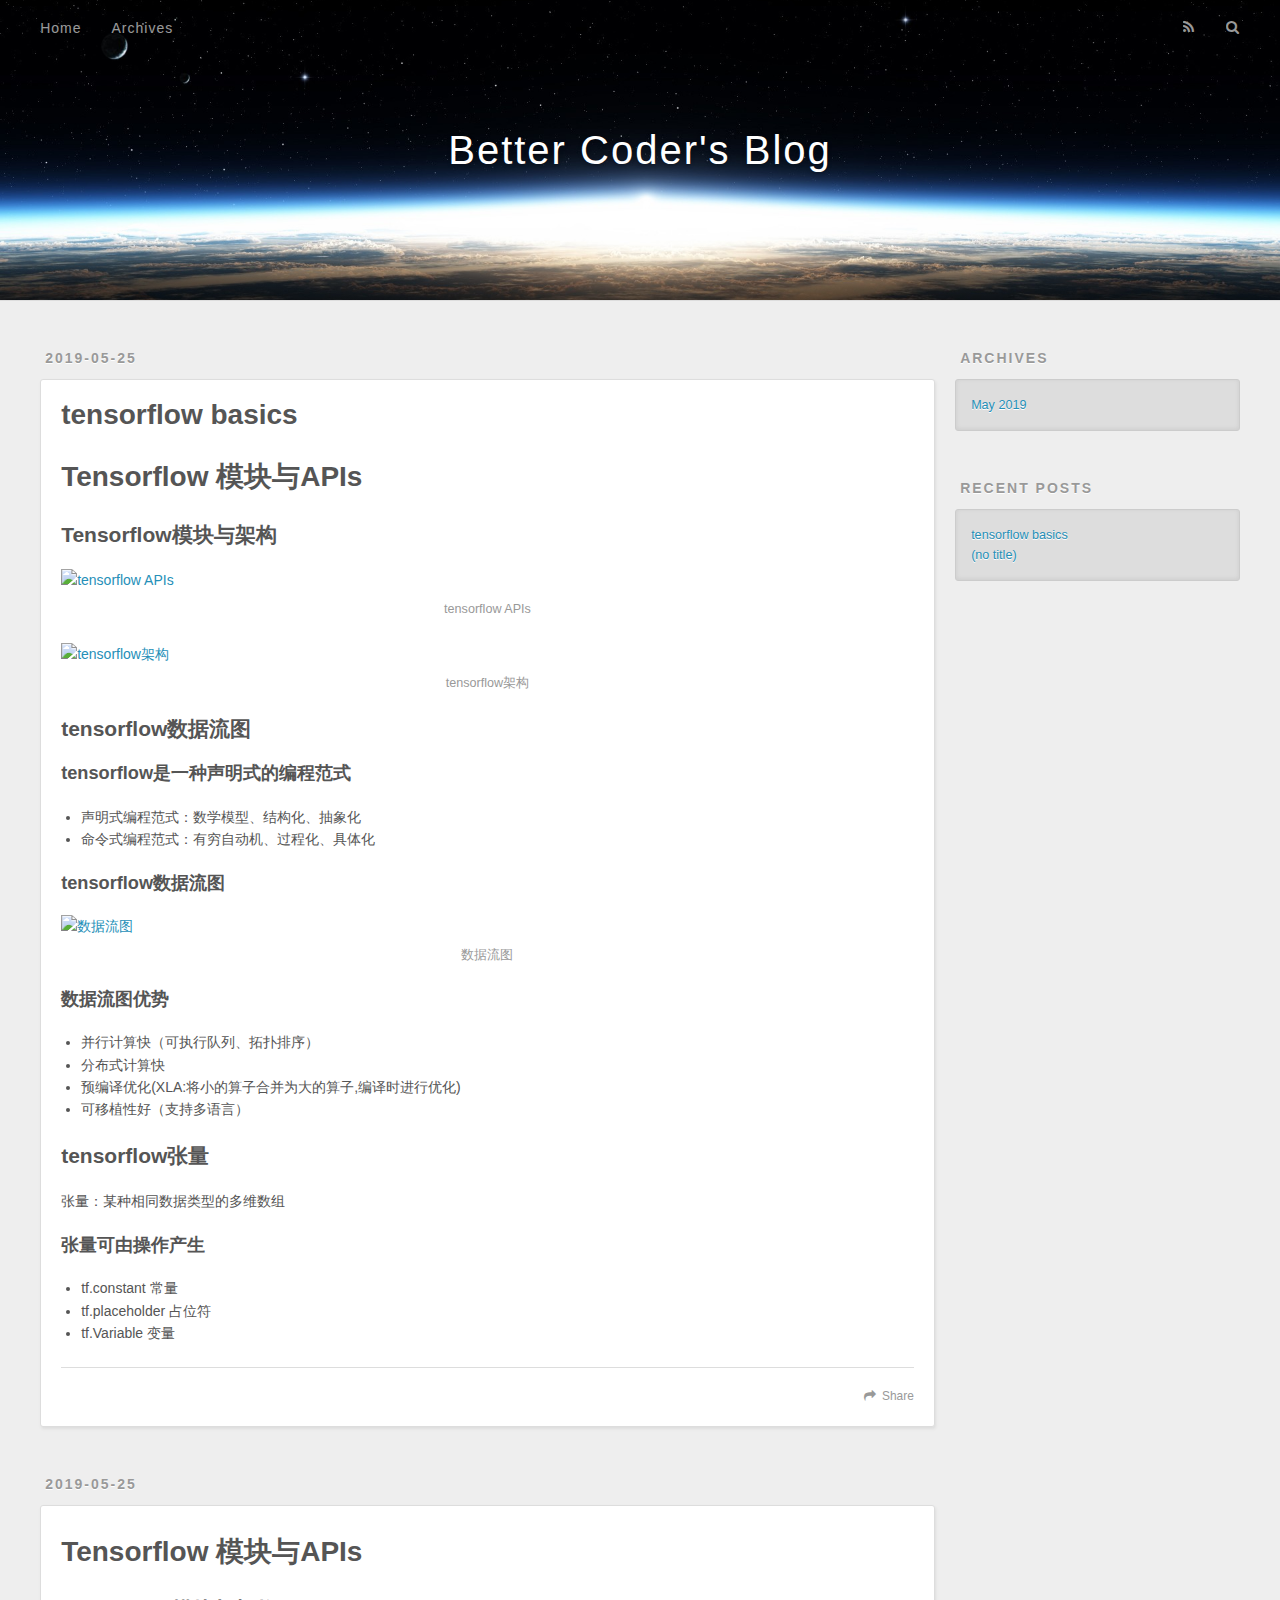
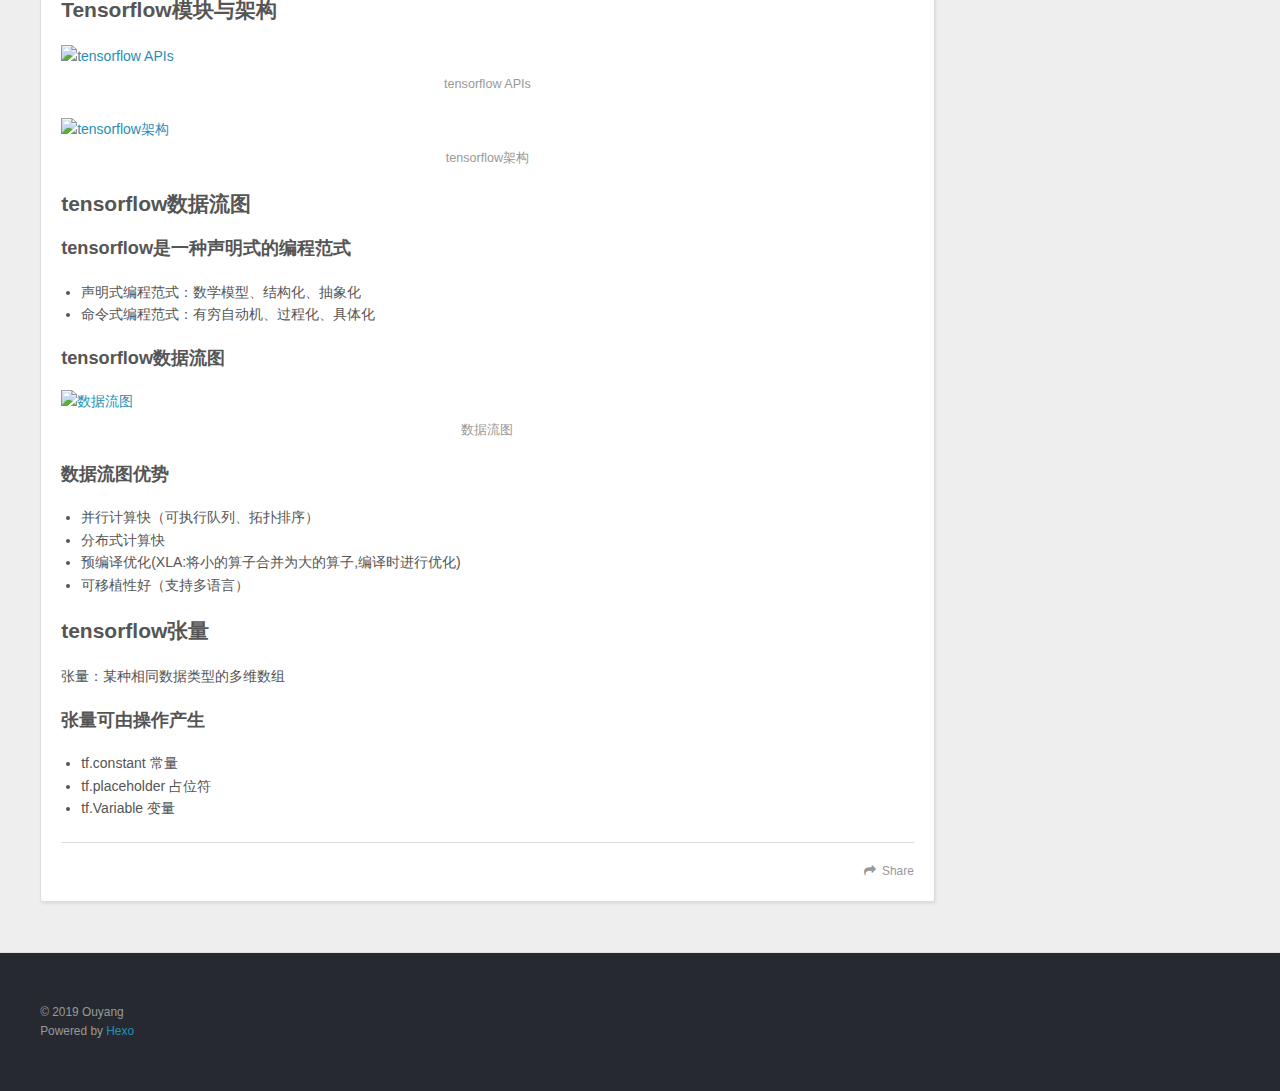
==== index.html @ b90f5b9d "Site updated: 2019-05-25 10:12:53" ====
<!DOCTYPE html>
<html>
<head><meta name="generator" content="Hexo 3.8.0">
  <meta charset="utf-8">
  

  
  <title>Better Coder&#39;s Blog</title>
  <meta name="viewport" content="width=device-width, initial-scale=1, maximum-scale=1">
  <meta name="description" content="ouyang">
<meta property="og:type" content="website">
<meta property="og:title" content="Better Coder&#39;s Blog">
<meta property="og:url" content="http://RobotOuyang.github.io/index.html">
<meta property="og:site_name" content="Better Coder&#39;s Blog">
<meta property="og:description" content="ouyang">
<meta property="og:locale" content="default">
<meta name="twitter:card" content="summary">
<meta name="twitter:title" content="Better Coder&#39;s Blog">
<meta name="twitter:description" content="ouyang">
  
    <link rel="alternate" href="/atom.xml" title="Better Coder&#39;s Blog" type="application/atom+xml">
  
  
    <link rel="icon" href="/favicon.png">
  
  
    <link href="//fonts.googleapis.com/css?family=Source+Code+Pro" rel="stylesheet" type="text/css">
  
  <link rel="stylesheet" href="/css/style.css">
</head>
</html>
<body>
  <div id="container">
    <div id="wrap">
      <header id="header">
  <div id="banner"></div>
  <div id="header-outer" class="outer">
    <div id="header-title" class="inner">
      <h1 id="logo-wrap">
        <a href="/" id="logo">Better Coder&#39;s Blog</a>
      </h1>
      
    </div>
    <div id="header-inner" class="inner">
      <nav id="main-nav">
        <a id="main-nav-toggle" class="nav-icon"></a>
        
          <a class="main-nav-link" href="/">Home</a>
        
          <a class="main-nav-link" href="/archives">Archives</a>
        
      </nav>
      <nav id="sub-nav">
        
          <a id="nav-rss-link" class="nav-icon" href="/atom.xml" title="RSS Feed"></a>
        
        <a id="nav-search-btn" class="nav-icon" title="Search"></a>
      </nav>
      <div id="search-form-wrap">
        <form action="//google.com/search" method="get" accept-charset="UTF-8" class="search-form"><input type="search" name="q" class="search-form-input" placeholder="Search"><button type="submit" class="search-form-submit">&#xF002;</button><input type="hidden" name="sitesearch" value="http://RobotOuyang.github.io"></form>
      </div>
    </div>
  </div>
</header>
      <div class="outer">
        <section id="main">
  
    <article id="post-tensorflow-basics" class="article article-type-post" itemscope itemprop="blogPost">
  <div class="article-meta">
    <a href="/2019/05/25/tensorflow-basics/" class="article-date">
  <time datetime="2019-05-25T02:10:23.000Z" itemprop="datePublished">2019-05-25</time>
</a>
    
  </div>
  <div class="article-inner">
    
    
      <header class="article-header">
        
  
    <h1 itemprop="name">
      <a class="article-title" href="/2019/05/25/tensorflow-basics/">tensorflow basics</a>
    </h1>
  

      </header>
    
    <div class="article-entry" itemprop="articleBody">
      
        <h1 id="Tensorflow-模块与APIs"><a href="#Tensorflow-模块与APIs" class="headerlink" title="Tensorflow 模块与APIs"></a>Tensorflow 模块与APIs</h1><h2 id="Tensorflow模块与架构"><a href="#Tensorflow模块与架构" class="headerlink" title="Tensorflow模块与架构"></a>Tensorflow模块与架构</h2><p><img src="tensorflow_01.png" alt="tensorflow APIs"></p>
<p><img src="tensorflow_02.png" alt="tensorflow架构"></p>
<h2 id="tensorflow数据流图"><a href="#tensorflow数据流图" class="headerlink" title="tensorflow数据流图"></a>tensorflow数据流图</h2><h3 id="tensorflow是一种声明式的编程范式"><a href="#tensorflow是一种声明式的编程范式" class="headerlink" title="tensorflow是一种声明式的编程范式"></a>tensorflow是一种声明式的编程范式</h3><ul>
<li>声明式编程范式：数学模型、结构化、抽象化</li>
<li>命令式编程范式：有穷自动机、过程化、具体化</li>
</ul>
<h3 id="tensorflow数据流图-1"><a href="#tensorflow数据流图-1" class="headerlink" title="tensorflow数据流图"></a>tensorflow数据流图</h3><p><img src="tensorflow_03.png" alt="数据流图"></p>
<h3 id="数据流图优势"><a href="#数据流图优势" class="headerlink" title="数据流图优势"></a>数据流图优势</h3><ul>
<li>并行计算快（可执行队列、拓扑排序）</li>
<li>分布式计算快</li>
<li>预编译优化(XLA:将小的算子合并为大的算子,编译时进行优化)</li>
<li>可移植性好（支持多语言）</li>
</ul>
<h2 id="tensorflow张量"><a href="#tensorflow张量" class="headerlink" title="tensorflow张量"></a>tensorflow张量</h2><p>张量：某种相同数据类型的多维数组</p>
<h3 id="张量可由操作产生"><a href="#张量可由操作产生" class="headerlink" title="张量可由操作产生"></a>张量可由操作产生</h3><ul>
<li>tf.constant 常量</li>
<li>tf.placeholder 占位符</li>
<li>tf.Variable 变量</li>
</ul>

      
    </div>
    <footer class="article-footer">
      <a data-url="http://RobotOuyang.github.io/2019/05/25/tensorflow-basics/" data-id="cjw2vpynd0000okvjke5u31oi" class="article-share-link">Share</a>
      
      
    </footer>
  </div>
  
</article>


  
    <article id="post-tensorflow_basics" class="article article-type-post" itemscope itemprop="blogPost">
  <div class="article-meta">
    <a href="/2019/05/25/tensorflow_basics/" class="article-date">
  <time datetime="2019-05-25T01:13:09.364Z" itemprop="datePublished">2019-05-25</time>
</a>
    
  </div>
  <div class="article-inner">
    
    
    <div class="article-entry" itemprop="articleBody">
      
        <h1 id="Tensorflow-模块与APIs"><a href="#Tensorflow-模块与APIs" class="headerlink" title="Tensorflow 模块与APIs"></a>Tensorflow 模块与APIs</h1><h2 id="Tensorflow模块与架构"><a href="#Tensorflow模块与架构" class="headerlink" title="Tensorflow模块与架构"></a>Tensorflow模块与架构</h2><p><img src="./screenshots/tensorflow_01.png" alt="tensorflow APIs"></p>
<p><img src="./screenshots/tensorflow_02.png" alt="tensorflow架构"></p>
<h2 id="tensorflow数据流图"><a href="#tensorflow数据流图" class="headerlink" title="tensorflow数据流图"></a>tensorflow数据流图</h2><h3 id="tensorflow是一种声明式的编程范式"><a href="#tensorflow是一种声明式的编程范式" class="headerlink" title="tensorflow是一种声明式的编程范式"></a>tensorflow是一种声明式的编程范式</h3><ul>
<li>声明式编程范式：数学模型、结构化、抽象化</li>
<li>命令式编程范式：有穷自动机、过程化、具体化</li>
</ul>
<h3 id="tensorflow数据流图-1"><a href="#tensorflow数据流图-1" class="headerlink" title="tensorflow数据流图"></a>tensorflow数据流图</h3><p><img src="./screenshots/tensorflow_03.png" alt="数据流图"></p>
<h3 id="数据流图优势"><a href="#数据流图优势" class="headerlink" title="数据流图优势"></a>数据流图优势</h3><ul>
<li>并行计算快（可执行队列、拓扑排序）</li>
<li>分布式计算快</li>
<li>预编译优化(XLA:将小的算子合并为大的算子,编译时进行优化)</li>
<li>可移植性好（支持多语言）</li>
</ul>
<h2 id="tensorflow张量"><a href="#tensorflow张量" class="headerlink" title="tensorflow张量"></a>tensorflow张量</h2><p>张量：某种相同数据类型的多维数组</p>
<h3 id="张量可由操作产生"><a href="#张量可由操作产生" class="headerlink" title="张量可由操作产生"></a>张量可由操作产生</h3><ul>
<li>tf.constant 常量</li>
<li>tf.placeholder 占位符</li>
<li>tf.Variable 变量</li>
</ul>

      
    </div>
    <footer class="article-footer">
      <a data-url="http://RobotOuyang.github.io/2019/05/25/tensorflow_basics/" data-id="cjw2vpyob0001okvja0me3o7w" class="article-share-link">Share</a>
      
      
    </footer>
  </div>
  
</article>


  


</section>
        
          <aside id="sidebar">
  
    

  
    

  
    
  
    
  <div class="widget-wrap">
    <h3 class="widget-title">Archives</h3>
    <div class="widget">
      <ul class="archive-list"><li class="archive-list-item"><a class="archive-list-link" href="/archives/2019/05/">May 2019</a></li></ul>
    </div>
  </div>


  
    
  <div class="widget-wrap">
    <h3 class="widget-title">Recent Posts</h3>
    <div class="widget">
      <ul>
        
          <li>
            <a href="/2019/05/25/tensorflow-basics/">tensorflow basics</a>
          </li>
        
          <li>
            <a href="/2019/05/25/tensorflow_basics/">(no title)</a>
          </li>
        
      </ul>
    </div>
  </div>

  
</aside>
        
      </div>
      <footer id="footer">
  
  <div class="outer">
    <div id="footer-info" class="inner">
      &copy; 2019 Ouyang<br>
      Powered by <a href="http://hexo.io/" target="_blank">Hexo</a>
    </div>
  </div>
</footer>
    </div>
    <nav id="mobile-nav">
  
    <a href="/" class="mobile-nav-link">Home</a>
  
    <a href="/archives" class="mobile-nav-link">Archives</a>
  
</nav>
    

<script src="//ajax.googleapis.com/ajax/libs/jquery/2.0.3/jquery.min.js"></script>


  <link rel="stylesheet" href="/fancybox/jquery.fancybox.css">
  <script src="/fancybox/jquery.fancybox.pack.js"></script>


<script src="/js/script.js"></script>



  </div>
</body>
</html>
---- css/style.css ----
body {
  width: 100%;
}
body:before,
body:after {
  content: "";
  display: table;
}
body:after {
  clear: both;
}
html,
body,
div,
span,
applet,
object,
iframe,
h1,
h2,
h3,
h4,
h5,
h6,
p,
blockquote,
pre,
a,
abbr,
acronym,
address,
big,
cite,
code,
del,
dfn,
em,
img,
ins,
kbd,
q,
s,
samp,
small,
strike,
strong,
sub,
sup,
tt,
var,
dl,
dt,
dd,
ol,
ul,
li,
fieldset,
form,
label,
legend,
table,
caption,
tbody,
tfoot,
thead,
tr,
th,
td {
  margin: 0;
  padding: 0;
  border: 0;
  outline: 0;
  font-weight: inherit;
  font-style: inherit;
  font-family: inherit;
  font-size: 100%;
  vertical-align: baseline;
}
body {
  line-height: 1;
  color: #000;
  background: #fff;
}
ol,
ul {
  list-style: none;
}
table {
  border-collapse: separate;
  border-spacing: 0;
  vertical-align: middle;
}
caption,
th,
td {
  text-align: left;
  font-weight: normal;
  vertical-align: middle;
}
a img {
  border: none;
}
input,
button {
  margin: 0;
  padding: 0;
}
input::-moz-focus-inner,
button::-moz-focus-inner {
  border: 0;
  padding: 0;
}
@font-face {
  font-family: FontAwesome;
  font-style: normal;
  font-weight: normal;
  src: url("fonts/fontawesome-webfont.eot?v=#4.0.3");
  src: url("fonts/fontawesome-webfont.eot?#iefix&v=#4.0.3") format("embedded-opentype"), url("fonts/fontawesome-webfont.woff?v=#4.0.3") format("woff"), url("fonts/fontawesome-webfont.ttf?v=#4.0.3") format("truetype"), url("fonts/fontawesome-webfont.svg#fontawesomeregular?v=#4.0.3") format("svg");
}
html,
body,
#container {
  height: 100%;
}
body {
  background: #eee;
  font: 14px -apple-system, BlinkMacSystemFont, "Segoe UI", "Roboto", "Oxygen", "Ubuntu", "Cantarell", "Fira Sans", "Droid Sans", "Helvetica Neue", sans-serif;
  -webkit-text-size-adjust: 100%;
}
.outer {
  max-width: 1220px;
  margin: 0 auto;
  padding: 0 20px;
}
.outer:before,
.outer:after {
  content: "";
  display: table;
}
.outer:after {
  clear: both;
}
.inner {
  display: inline;
  float: left;
  width: 98.33333333333333%;
  margin: 0 0.833333333333333%;
}
.left,
.alignleft {
  float: left;
}
.right,
.alignright {
  float: right;
}
.clear {
  clear: both;
}
#container {
  position: relative;
}
.mobile-nav-on {
  overflow: hidden;
}
#wrap {
  height: 100%;
  width: 100%;
  position: absolute;
  top: 0;
  left: 0;
  -webkit-transition: 0.2s ease-out;
  -moz-transition: 0.2s ease-out;
  -ms-transition: 0.2s ease-out;
  transition: 0.2s ease-out;
  z-index: 1;
  background: #eee;
}
.mobile-nav-on #wrap {
  left: 280px;
}
@media screen and (min-width: 768px) {
  #main {
    display: inline;
    float: left;
    width: 73.33333333333333%;
    margin: 0 0.833333333333333%;
  }
}
.article-date,
.article-category-link,
.archive-year,
.widget-title {
  text-decoration: none;
  text-transform: uppercase;
  letter-spacing: 2px;
  color: #999;
  margin-bottom: 1em;
  margin-left: 5px;
  line-height: 1em;
  text-shadow: 0 1px #fff;
  font-weight: bold;
}
.article-inner,
.archive-article-inner {
  background: #fff;
  -webkit-box-shadow: 1px 2px 3px #ddd;
  box-shadow: 1px 2px 3px #ddd;
  border: 1px solid #ddd;
  border-radius: 3px;
}
.article-entry h1,
.widget h1 {
  font-size: 2em;
}
.article-entry h2,
.widget h2 {
  font-size: 1.5em;
}
.article-entry h3,
.widget h3 {
  font-size: 1.3em;
}
.article-entry h4,
.widget h4 {
  font-size: 1.2em;
}
.article-entry h5,
.widget h5 {
  font-size: 1em;
}
.article-entry h6,
.widget h6 {
  font-size: 1em;
  color: #999;
}
.article-entry hr,
.widget hr {
  border: 1px dashed #ddd;
}
.article-entry strong,
.widget strong {
  font-weight: bold;
}
.article-entry em,
.widget em,
.article-entry cite,
.widget cite {
  font-style: italic;
}
.article-entry sup,
.widget sup,
.article-entry sub,
.widget sub {
  font-size: 0.75em;
  line-height: 0;
  position: relative;
  vertical-align: baseline;
}
.article-entry sup,
.widget sup {
  top: -0.5em;
}
.article-entry sub,
.widget sub {
  bottom: -0.2em;
}
.article-entry small,
.widget small {
  font-size: 0.85em;
}
.article-entry acronym,
.widget acronym,
.article-entry abbr,
.widget abbr {
  border-bottom: 1px dotted;
}
.article-entry ul,
.widget ul,
.article-entry ol,
.widget ol,
.article-entry dl,
.widget dl {
  margin: 0 20px;
  line-height: 1.6em;
}
.article-entry ul ul,
.widget ul ul,
.article-entry ol ul,
.widget ol ul,
.article-entry ul ol,
.widget ul ol,
.article-entry ol ol,
.widget ol ol {
  margin-top: 0;
  margin-bottom: 0;
}
.article-entry ul,
.widget ul {
  list-style: disc;
}
.article-entry ol,
.widget ol {
  list-style: decimal;
}
.article-entry dt,
.widget dt {
  font-weight: bold;
}
#header {
  height: 300px;
  position: relative;
  border-bottom: 1px solid #ddd;
}
#header:before,
#header:after {
  content: "";
  position: absolute;
  left: 0;
  right: 0;
  height: 40px;
}
#header:before {
  top: 0;
  background: -webkit-linear-gradient(rgba(0,0,0,0.2), transparent);
  background: -moz-linear-gradient(rgba(0,0,0,0.2), transparent);
  background: -ms-linear-gradient(rgba(0,0,0,0.2), transparent);
  background: linear-gradient(rgba(0,0,0,0.2), transparent);
}
#header:after {
  bottom: 0;
  background: -webkit-linear-gradient(transparent, rgba(0,0,0,0.2));
  background: -moz-linear-gradient(transparent, rgba(0,0,0,0.2));
  background: -ms-linear-gradient(transparent, rgba(0,0,0,0.2));
  background: linear-gradient(transparent, rgba(0,0,0,0.2));
}
#header-outer {
  height: 100%;
  position: relative;
}
#header-inner {
  position: relative;
  overflow: hidden;
}
#banner {
  position: absolute;
  top: 0;
  left: 0;
  width: 100%;
  height: 100%;
  background: url("images/banner.jpg") center #000;
  -webkit-background-size: cover;
  -moz-background-size: cover;
  background-size: cover;
  z-index: -1;
}
#header-title {
  text-align: center;
  height: 40px;
  position: absolute;
  top: 50%;
  left: 0;
  margin-top: -20px;
}
#logo,
#subtitle {
  text-decoration: none;
  color: #fff;
  font-weight: 300;
  text-shadow: 0 1px 4px rgba(0,0,0,0.3);
}
#logo {
  font-size: 40px;
  line-height: 40px;
  letter-spacing: 2px;
}
#subtitle {
  font-size: 16px;
  line-height: 16px;
  letter-spacing: 1px;
}
#subtitle-wrap {
  margin-top: 16px;
}
#main-nav {
  float: left;
  margin-left: -15px;
}
.nav-icon,
.main-nav-link {
  float: left;
  color: #fff;
  opacity: 0.6;
  text-decoration: none;
  text-shadow: 0 1px rgba(0,0,0,0.2);
  -webkit-transition: opacity 0.2s;
  -moz-transition: opacity 0.2s;
  -ms-transition: opacity 0.2s;
  transition: opacity 0.2s;
  display: block;
  padding: 20px 15px;
}
.nav-icon:hover,
.main-nav-link:hover {
  opacity: 1;
}
.nav-icon {
  font-family: FontAwesome;
  text-align: center;
  font-size: 14px;
  width: 14px;
  height: 14px;
  padding: 20px 15px;
  position: relative;
  cursor: pointer;
}
.main-nav-link {
  font-weight: 300;
  letter-spacing: 1px;
}
@media screen and (max-width: 479px) {
  .main-nav-link {
    display: none;
  }
}
#main-nav-toggle {
  display: none;
}
#main-nav-toggle:before {
  content: "\f0c9";
}
@media screen and (max-width: 479px) {
  #main-nav-toggle {
    display: block;
  }
}
#sub-nav {
  float: right;
  margin-right: -15px;
}
#nav-rss-link:before {
  content: "\f09e";
}
#nav-search-btn:before {
  content: "\f002";
}
#search-form-wrap {
  position: absolute;
  top: 15px;
  width: 150px;
  height: 30px;
  right: -150px;
  opacity: 0;
  -webkit-transition: 0.2s ease-out;
  -moz-transition: 0.2s ease-out;
  -ms-transition: 0.2s ease-out;
  transition: 0.2s ease-out;
}
#search-form-wrap.on {
  opacity: 1;
  right: 0;
}
@media screen and (max-width: 479px) {
  #search-form-wrap {
    width: 100%;
    right: -100%;
  }
}
.search-form {
  position: absolute;
  top: 0;
  left: 0;
  right: 0;
  background: #fff;
  padding: 5px 15px;
  border-radius: 15px;
  -webkit-box-shadow: 0 0 10px rgba(0,0,0,0.3);
  box-shadow: 0 0 10px rgba(0,0,0,0.3);
}
.search-form-input {
  border: none;
  background: none;
  color: #555;
  width: 100%;
  font: 13px -apple-system, BlinkMacSystemFont, "Segoe UI", "Roboto", "Oxygen", "Ubuntu", "Cantarell", "Fira Sans", "Droid Sans", "Helvetica Neue", sans-serif;
  outline: none;
}
.search-form-input::-webkit-search-results-decoration,
.search-form-input::-webkit-search-cancel-button {
  -webkit-appearance: none;
}
.search-form-submit {
  position: absolute;
  top: 50%;
  right: 10px;
  margin-top: -7px;
  font: 13px FontAwesome;
  border: none;
  background: none;
  color: #bbb;
  cursor: pointer;
}
.search-form-submit:hover,
.search-form-submit:focus {
  color: #777;
}
.article {
  margin: 50px 0;
}
.article-inner {
  overflow: hidden;
}
.article-meta:before,
.article-meta:after {
  content: "";
  display: table;
}
.article-meta:after {
  clear: both;
}
.article-date {
  float: left;
}
.article-category {
  float: left;
  line-height: 1em;
  color: #ccc;
  text-shadow: 0 1px #fff;
  margin-left: 8px;
}
.article-category:before {
  content: "\2022";
}
.article-category-link {
  margin: 0 12px 1em;
}
.article-header {
  padding: 20px 20px 0;
}
.article-title {
  text-decoration: none;
  font-size: 2em;
  font-weight: bold;
  color: #555;
  line-height: 1.1em;
  -webkit-transition: color 0.2s;
  -moz-transition: color 0.2s;
  -ms-transition: color 0.2s;
  transition: color 0.2s;
}
a.article-title:hover {
  color: #258fb8;
}
.article-entry {
  color: #555;
  padding: 0 20px;
}
.article-entry:before,
.article-entry:after {
  content: "";
  display: table;
}
.article-entry:after {
  clear: both;
}
.article-entry p,
.article-entry table {
  line-height: 1.6em;
  margin: 1.6em 0;
}
.article-entry h1,
.article-entry h2,
.article-entry h3,
.article-entry h4,
.article-entry h5,
.article-entry h6 {
  font-weight: bold;
}
.article-entry h1,
.article-entry h2,
.article-entry h3,
.article-entry h4,
.article-entry h5,
.article-entry h6 {
  line-height: 1.1em;
  margin: 1.1em 0;
}
.article-entry a {
  color: #258fb8;
  text-decoration: none;
}
.article-entry a:hover {
  text-decoration: underline;
}
.article-entry ul,
.article-entry ol,
.article-entry dl {
  margin-top: 1.6em;
  margin-bottom: 1.6em;
}
.article-entry img,
.article-entry video {
  max-width: 100%;
  height: auto;
  display: block;
  margin: auto;
}
.article-entry iframe {
  border: none;
}
.article-entry table {
  width: 100%;
  border-collapse: collapse;
  border-spacing: 0;
}
.article-entry th {
  font-weight: bold;
  border-bottom: 3px solid #ddd;
  padding-bottom: 0.5em;
}
.article-entry td {
  border-bottom: 1px solid #ddd;
  padding: 10px 0;
}
.article-entry blockquote {
  font-family: Georgia, "Times New Roman", serif;
  font-size: 1.4em;
  margin: 1.6em 20px;
  text-align: center;
}
.article-entry blockquote footer {
  font-size: 14px;
  margin: 1.6em 0;
  font-family: -apple-system, BlinkMacSystemFont, "Segoe UI", "Roboto", "Oxygen", "Ubuntu", "Cantarell", "Fira Sans", "Droid Sans", "Helvetica Neue", sans-serif;
}
.article-entry blockquote footer cite:before {
  content: "—";
  padding: 0 0.5em;
}
.article-entry .pullquote {
  text-align: left;
  width: 45%;
  margin: 0;
}
.article-entry .pullquote.left {
  margin-left: 0.5em;
  margin-right: 1em;
}
.article-entry .pullquote.right {
  margin-right: 0.5em;
  margin-left: 1em;
}
.article-entry .caption {
  color: #999;
  display: block;
  font-size: 0.9em;
  margin-top: 0.5em;
  position: relative;
  text-align: center;
}
.article-entry .video-container {
  position: relative;
  padding-top: 56.25%;
  height: 0;
  overflow: hidden;
}
.article-entry .video-container iframe,
.article-entry .video-container object,
.article-entry .video-container embed {
  position: absolute;
  top: 0;
  left: 0;
  width: 100%;
  height: 100%;
  margin-top: 0;
}
.article-more-link a {
  display: inline-block;
  line-height: 1em;
  padding: 6px 15px;
  border-radius: 15px;
  background: #eee;
  color: #999;
  text-shadow: 0 1px #fff;
  text-decoration: none;
}
.article-more-link a:hover {
  background: #258fb8;
  color: #fff;
  text-decoration: none;
  text-shadow: 0 1px #1e7293;
}
.article-footer {
  font-size: 0.85em;
  line-height: 1.6em;
  border-top: 1px solid #ddd;
  padding-top: 1.6em;
  margin: 0 20px 20px;
}
.article-footer:before,
.article-footer:after {
  content: "";
  display: table;
}
.article-footer:after {
  clear: both;
}
.article-footer a {
  color: #999;
  text-decoration: none;
}
.article-footer a:hover {
  color: #555;
}
.article-tag-list-item {
  float: left;
  margin-right: 10px;
}
.article-tag-list-link:before {
  content: "#";
}
.article-comment-link {
  float: right;
}
.article-comment-link:before {
  content: "\f075";
  font-family: FontAwesome;
  padding-right: 8px;
}
.article-share-link {
  cursor: pointer;
  float: right;
  margin-left: 20px;
}
.article-share-link:before {
  content: "\f064";
  font-family: FontAwesome;
  padding-right: 6px;
}
#article-nav {
  position: relative;
}
#article-nav:before,
#article-nav:after {
  content: "";
  display: table;
}
#article-nav:after {
  clear: both;
}
@media screen and (min-width: 768px) {
  #article-nav {
    margin: 50px 0;
  }
  #article-nav:before {
    width: 8px;
    height: 8px;
    position: absolute;
    top: 50%;
    left: 50%;
    margin-top: -4px;
    margin-left: -4px;
    content: "";
    border-radius: 50%;
    background: #ddd;
    -webkit-box-shadow: 0 1px 2px #fff;
    box-shadow: 0 1px 2px #fff;
  }
}
.article-nav-link-wrap {
  text-decoration: none;
  text-shadow: 0 1px #fff;
  color: #999;
  -webkit-box-sizing: border-box;
  -moz-box-sizing: border-box;
  box-sizing: border-box;
  margin-top: 50px;
  text-align: center;
  display: block;
}
.article-nav-link-wrap:hover {
  color: #555;
}
@media screen and (min-width: 768px) {
  .article-nav-link-wrap {
    width: 50%;
    margin-top: 0;
  }
}
@media screen and (min-width: 768px) {
  #article-nav-newer {
    float: left;
    text-align: right;
    padding-right: 20px;
  }
}
@media screen and (min-width: 768px) {
  #article-nav-older {
    float: right;
    text-align: left;
    padding-left: 20px;
  }
}
.article-nav-caption {
  text-transform: uppercase;
  letter-spacing: 2px;
  color: #ddd;
  line-height: 1em;
  font-weight: bold;
}
#article-nav-newer .article-nav-caption {
  margin-right: -2px;
}
.article-nav-title {
  font-size: 0.85em;
  line-height: 1.6em;
  margin-top: 0.5em;
}
.article-share-box {
  position: absolute;
  display: none;
  background: #fff;
  -webkit-box-shadow: 1px 2px 10px rgba(0,0,0,0.2);
  box-shadow: 1px 2px 10px rgba(0,0,0,0.2);
  border-radius: 3px;
  margin-left: -145px;
  overflow: hidden;
  z-index: 1;
}
.article-share-box.on {
  display: block;
}
.article-share-input {
  width: 100%;
  background: none;
  -webkit-box-sizing: border-box;
  -moz-box-sizing: border-box;
  box-sizing: border-box;
  font: 14px -apple-system, BlinkMacSystemFont, "Segoe UI", "Roboto", "Oxygen", "Ubuntu", "Cantarell", "Fira Sans", "Droid Sans", "Helvetica Neue", sans-serif;
  padding: 0 15px;
  color: #555;
  outline: none;
  border: 1px solid #ddd;
  border-radius: 3px 3px 0 0;
  height: 36px;
  line-height: 36px;
}
.article-share-links {
  background: #eee;
}
.article-share-links:before,
.article-share-links:after {
  content: "";
  display: table;
}
.article-share-links:after {
  clear: both;
}
.article-share-twitter,
.article-share-facebook,
.article-share-pinterest,
.article-share-google {
  width: 50px;
  height: 36px;
  display: block;
  float: left;
  position: relative;
  color: #999;
  text-shadow: 0 1px #fff;
}
.article-share-twitter:before,
.article-share-facebook:before,
.article-share-pinterest:before,
.article-share-google:before {
  font-size: 20px;
  font-family: FontAwesome;
  width: 20px;
  height: 20px;
  position: absolute;
  top: 50%;
  left: 50%;
  margin-top: -10px;
  margin-left: -10px;
  text-align: center;
}
.article-share-twitter:hover,
.article-share-facebook:hover,
.article-share-pinterest:hover,
.article-share-google:hover {
  color: #fff;
}
.article-share-twitter:before {
  content: "\f099";
}
.article-share-twitter:hover {
  background: #00aced;
  text-shadow: 0 1px #008abe;
}
.article-share-facebook:before {
  content: "\f09a";
}
.article-share-facebook:hover {
  background: #3b5998;
  text-shadow: 0 1px #2f477a;
}
.article-share-pinterest:before {
  content: "\f0d2";
}
.article-share-pinterest:hover {
  background: #cb2027;
  text-shadow: 0 1px #a21a1f;
}
.article-share-google:before {
  content: "\f0d5";
}
.article-share-google:hover {
  background: #dd4b39;
  text-shadow: 0 1px #be3221;
}
.article-gallery {
  background: #000;
  position: relative;
}
.article-gallery-photos {
  position: relative;
  overflow: hidden;
}
.article-gallery-img {
  display: none;
  max-width: 100%;
}
.article-gallery-img:first-child {
  display: block;
}
.article-gallery-img.loaded {
  position: absolute;
  display: block;
}
.article-gallery-img img {
  display: block;
  max-width: 100%;
  margin: 0 auto;
}
#comments {
  background: #fff;
  -webkit-box-shadow: 1px 2px 3px #ddd;
  box-shadow: 1px 2px 3px #ddd;
  padding: 20px;
  border: 1px solid #ddd;
  border-radius: 3px;
  margin: 50px 0;
}
#comments a {
  color: #258fb8;
}
.archives-wrap {
  margin: 50px 0;
}
.archives:before,
.archives:after {
  content: "";
  display: table;
}
.archives:after {
  clear: both;
}
.archive-year-wrap {
  margin-bottom: 1em;
}
.archives {
  -webkit-column-gap: 10px;
  -moz-column-gap: 10px;
  column-gap: 10px;
}
@media screen and (min-width: 480px) and (max-width: 767px) {
  .archives {
    -webkit-column-count: 2;
    -moz-column-count: 2;
    column-count: 2;
  }
}
@media screen and (min-width: 768px) {
  .archives {
    -webkit-column-count: 3;
    -moz-column-count: 3;
    column-count: 3;
  }
}
.archive-article {
  -webkit-column-break-inside: avoid;
  page-break-inside: avoid;
  overflow: hidden;
  break-inside: avoid-column;
}
.archive-article-inner {
  padding: 10px;
  margin-bottom: 15px;
}
.archive-article-title {
  text-decoration: none;
  font-weight: bold;
  color: #555;
  -webkit-transition: color 0.2s;
  -moz-transition: color 0.2s;
  -ms-transition: color 0.2s;
  transition: color 0.2s;
  line-height: 1.6em;
}
.archive-article-title:hover {
  color: #258fb8;
}
.archive-article-footer {
  margin-top: 1em;
}
.archive-article-date {
  color: #999;
  text-decoration: none;
  font-size: 0.85em;
  line-height: 1em;
  margin-bottom: 0.5em;
  display: block;
}
#page-nav {
  margin: 50px auto;
  background: #fff;
  -webkit-box-shadow: 1px 2px 3px #ddd;
  box-shadow: 1px 2px 3px #ddd;
  border: 1px solid #ddd;
  border-radius: 3px;
  text-align: center;
  color: #999;
  overflow: hidden;
}
#page-nav:before,
#page-nav:after {
  content: "";
  display: table;
}
#page-nav:after {
  clear: both;
}
#page-nav a,
#page-nav span {
  padding: 10px 20px;
  line-height: 1;
  height: 2ex;
}
#page-nav a {
  color: #999;
  text-decoration: none;
}
#page-nav a:hover {
  background: #999;
  color: #fff;
}
#page-nav .prev {
  float: left;
}
#page-nav .next {
  float: right;
}
#page-nav .page-number {
  display: inline-block;
}
@media screen and (max-width: 479px) {
  #page-nav .page-number {
    display: none;
  }
}
#page-nav .current {
  color: #555;
  font-weight: bold;
}
#page-nav .space {
  color: #ddd;
}
#footer {
  background: #262a30;
  padding: 50px 0;
  border-top: 1px solid #ddd;
  color: #999;
}
#footer a {
  color: #258fb8;
  text-decoration: none;
}
#footer a:hover {
  text-decoration: underline;
}
#footer-info {
  line-height: 1.6em;
  font-size: 0.85em;
}
.article-entry pre,
.article-entry .highlight {
  background: #2d2d2d;
  margin: 0 -20px;
  padding: 15px 20px;
  border-style: solid;
  border-color: #ddd;
  border-width: 1px 0;
  overflow: auto;
  color: #ccc;
  line-height: 22.400000000000002px;
}
.article-entry .highlight .gutter pre,
.article-entry .gist .gist-file .gist-data .line-numbers {
  color: #666;
  font-size: 0.85em;
}
.article-entry pre,
.article-entry code {
  font-family: "Source Code Pro", Consolas, Monaco, Menlo, Consolas, monospace;
}
.article-entry code {
  background: #eee;
  text-shadow: 0 1px #fff;
  padding: 0 0.3em;
}
.article-entry pre code {
  background: none;
  text-shadow: none;
  padding: 0;
}
.article-entry .highlight pre {
  border: none;
  margin: 0;
  padding: 0;
}
.article-entry .highlight table {
  margin: 0;
  width: auto;
}
.article-entry .highlight td {
  border: none;
  padding: 0;
}
.article-entry .highlight figcaption {
  font-size: 0.85em;
  color: #999;
  line-height: 1em;
  margin-bottom: 1em;
}
.article-entry .highlight figcaption:before,
.article-entry .highlight figcaption:after {
  content: "";
  display: table;
}
.article-entry .highlight figcaption:after {
  clear: both;
}
.article-entry .highlight figcaption a {
  float: right;
}
.article-entry .highlight .gutter pre {
  text-align: right;
  padding-right: 20px;
}
.article-entry .highlight .line {
  height: 22.400000000000002px;
}
.article-entry .highlight .line.marked {
  background: #515151;
}
.article-entry .gist {
  margin: 0 -20px;
  border-style: solid;
  border-color: #ddd;
  border-width: 1px 0;
  background: #2d2d2d;
  padding: 15px 20px 15px 0;
}
.article-entry .gist .gist-file {
  border: none;
  font-family: "Source Code Pro", Consolas, Monaco, Menlo, Consolas, monospace;
  margin: 0;
}
.article-entry .gist .gist-file .gist-data {
  background: none;
  border: none;
}
.article-entry .gist .gist-file .gist-data .line-numbers {
  background: none;
  border: none;
  padding: 0 20px 0 0;
}
.article-entry .gist .gist-file .gist-data .line-data {
  padding: 0 !important;
}
.article-entry .gist .gist-file .highlight {
  margin: 0;
  padding: 0;
  border: none;
}
.article-entry .gist .gist-file .gist-meta {
  background: #2d2d2d;
  color: #999;
  font: 0.85em -apple-system, BlinkMacSystemFont, "Segoe UI", "Roboto", "Oxygen", "Ubuntu", "Cantarell", "Fira Sans", "Droid Sans", "Helvetica Neue", sans-serif;
  text-shadow: 0 0;
  padding: 0;
  margin-top: 1em;
  margin-left: 20px;
}
.article-entry .gist .gist-file .gist-meta a {
  color: #258fb8;
  font-weight: normal;
}
.article-entry .gist .gist-file .gist-meta a:hover {
  text-decoration: underline;
}
pre .comment,
pre .title {
  color: #999;
}
pre .variable,
pre .attribute,
pre .tag,
pre .regexp,
pre .ruby .constant,
pre .xml .tag .title,
pre .xml .pi,
pre .xml .doctype,
pre .html .doctype,
pre .css .id,
pre .css .class,
pre .css .pseudo {
  color: #f2777a;
}
pre .number,
pre .preprocessor,
pre .built_in,
pre .literal,
pre .params,
pre .constant {
  color: #f99157;
}
pre .class,
pre .ruby .class .title,
pre .css .rules .attribute {
  color: #9c9;
}
pre .string,
pre .value,
pre .inheritance,
pre .header,
pre .ruby .symbol,
pre .xml .cdata {
  color: #9c9;
}
pre .css .hexcolor {
  color: #6cc;
}
pre .function,
pre .python .decorator,
pre .python .title,
pre .ruby .function .title,
pre .ruby .title .keyword,
pre .perl .sub,
pre .javascript .title,
pre .coffeescript .title {
  color: #69c;
}
pre .keyword,
pre .javascript .function {
  color: #c9c;
}
@media screen and (max-width: 479px) {
  #mobile-nav {
    position: absolute;
    top: 0;
    left: 0;
    width: 280px;
    height: 100%;
    background: #191919;
    border-right: 1px solid #fff;
  }
}
@media screen and (max-width: 479px) {
  .mobile-nav-link {
    display: block;
    color: #999;
    text-decoration: none;
    padding: 15px 20px;
    font-weight: bold;
  }
  .mobile-nav-link:hover {
    color: #fff;
  }
}
@media screen and (min-width: 768px) {
  #sidebar {
    display: inline;
    float: left;
    width: 23.333333333333332%;
    margin: 0 0.833333333333333%;
  }
}
.widget-wrap {
  margin: 50px 0;
}
.widget {
  color: #777;
  text-shadow: 0 1px #fff;
  background: #ddd;
  -webkit-box-shadow: 0 -1px 4px #ccc inset;
  box-shadow: 0 -1px 4px #ccc inset;
  border: 1px solid #ccc;
  padding: 15px;
  border-radius: 3px;
}
.widget a {
  color: #258fb8;
  text-decoration: none;
}
.widget a:hover {
  text-decoration: underline;
}
.widget ul ul,
.widget ol ul,
.widget dl ul,
.widget ul ol,
.widget ol ol,
.widget dl ol,
.widget ul dl,
.widget ol dl,
.widget dl dl {
  margin-left: 15px;
  list-style: disc;
}
.widget {
  line-height: 1.6em;
  word-wrap: break-word;
  font-size: 0.9em;
}
.widget ul,
.widget ol {
  list-style: none;
  margin: 0;
}
.widget ul ul,
.widget ol ul,
.widget ul ol,
.widget ol ol {
  margin: 0 20px;
}
.widget ul ul,
.widget ol ul {
  list-style: disc;
}
.widget ul ol,
.widget ol ol {
  list-style: decimal;
}
.category-list-count,
.tag-list-count,
.archive-list-count {
  padding-left: 5px;
  color: #999;
  font-size: 0.85em;
}
.category-list-count:before,
.tag-list-count:before,
.archive-list-count:before {
  content: "(";
}
.category-list-count:after,
.tag-list-count:after,
.archive-list-count:after {
  content: ")";
}
.tagcloud a {
  margin-right: 5px;
  display: inline-block;
}
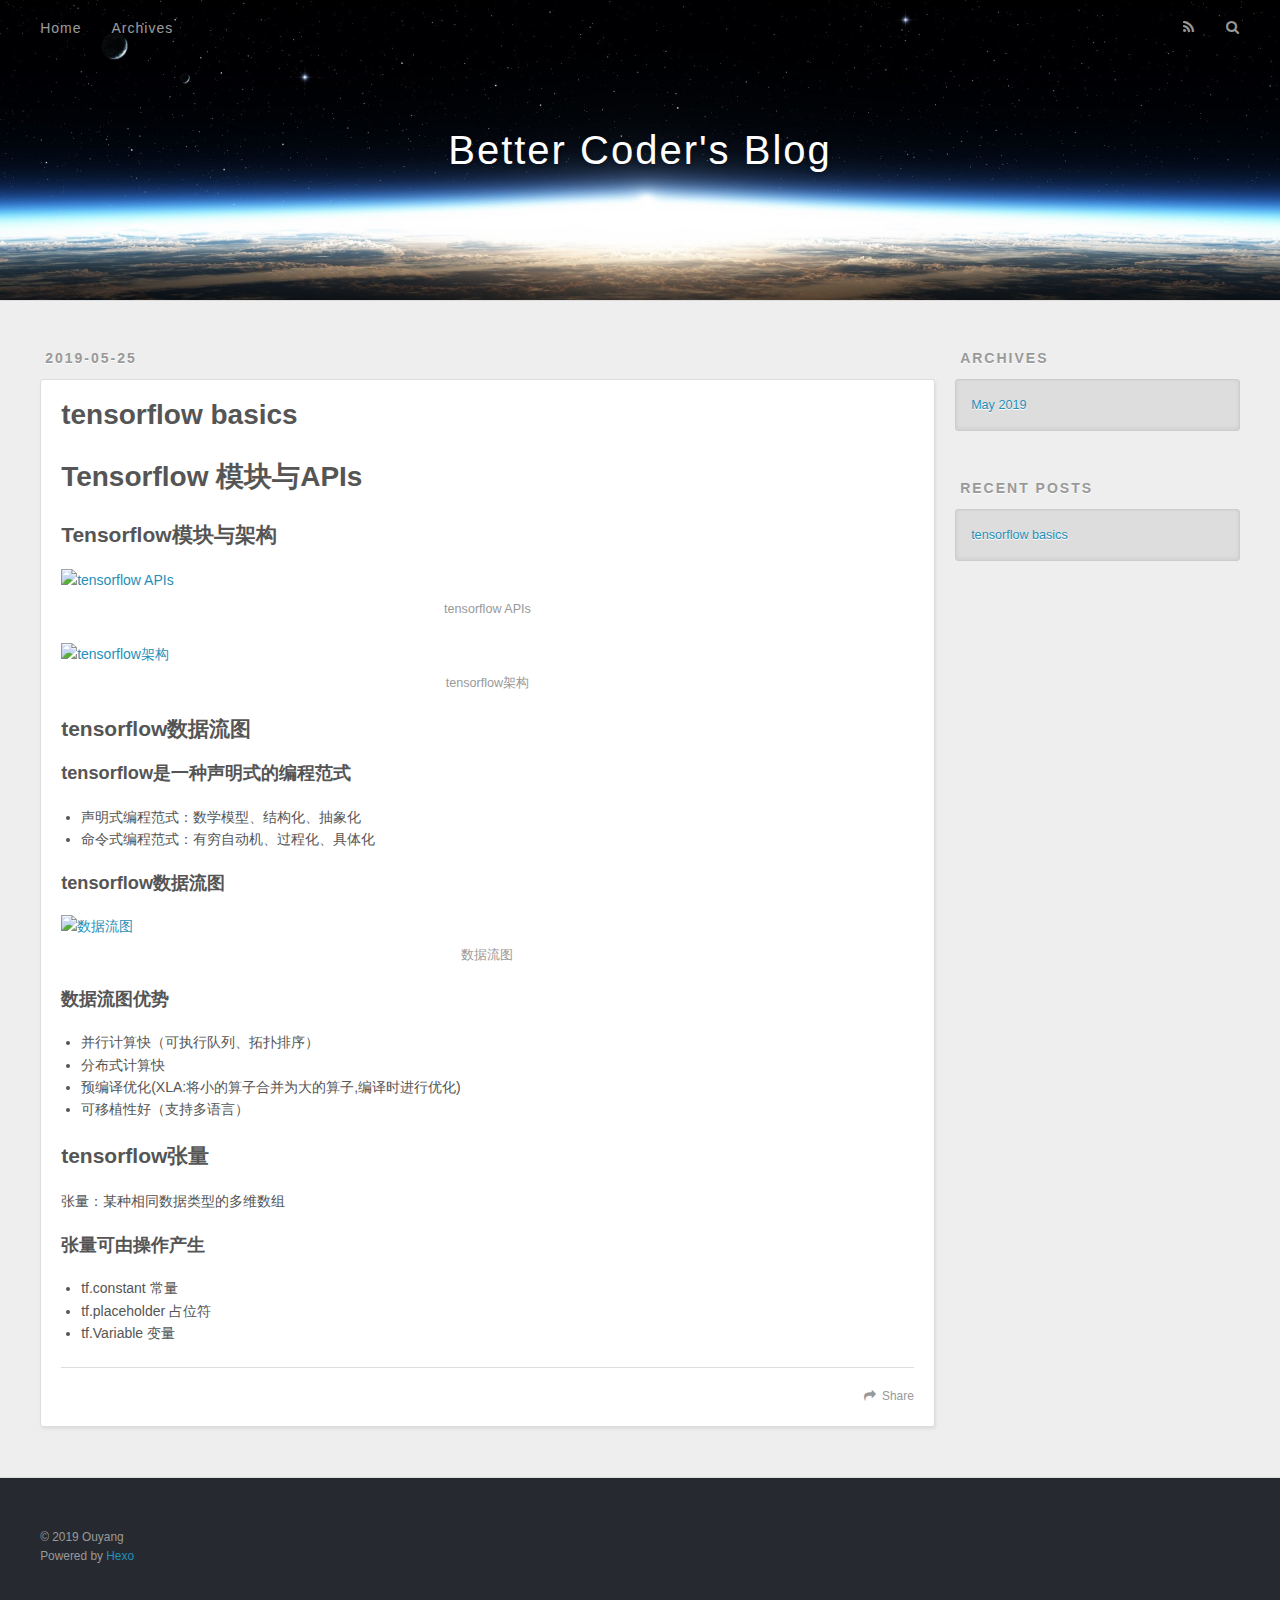
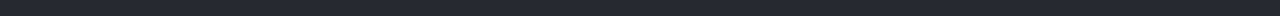
==== commit e34af09a: "Site updated: 2019-05-25 10:17:44" ====
--- a/index.html
+++ b/index.html
@@ -87,13 +87,13 @@
     
     <div class="article-entry" itemprop="articleBody">
       
-        <h1 id="Tensorflow-模块与APIs"><a href="#Tensorflow-模块与APIs" class="headerlink" title="Tensorflow 模块与APIs"></a>Tensorflow 模块与APIs</h1><h2 id="Tensorflow模块与架构"><a href="#Tensorflow模块与架构" class="headerlink" title="Tensorflow模块与架构"></a>Tensorflow模块与架构</h2><p><img src="tensorflow_01.png" alt="tensorflow APIs"></p>
-<p><img src="tensorflow_02.png" alt="tensorflow架构"></p>
+        <h1 id="Tensorflow-模块与APIs"><a href="#Tensorflow-模块与APIs" class="headerlink" title="Tensorflow 模块与APIs"></a>Tensorflow 模块与APIs</h1><h2 id="Tensorflow模块与架构"><a href="#Tensorflow模块与架构" class="headerlink" title="Tensorflow模块与架构"></a>Tensorflow模块与架构</h2><p><img src="./tensorflow-basics/tensorflow_01.png" alt="tensorflow APIs"></p>
+<p><img src="./tensorflow-basics/tensorflow_02.png" alt="tensorflow架构"></p>
 <h2 id="tensorflow数据流图"><a href="#tensorflow数据流图" class="headerlink" title="tensorflow数据流图"></a>tensorflow数据流图</h2><h3 id="tensorflow是一种声明式的编程范式"><a href="#tensorflow是一种声明式的编程范式" class="headerlink" title="tensorflow是一种声明式的编程范式"></a>tensorflow是一种声明式的编程范式</h3><ul>
 <li>声明式编程范式：数学模型、结构化、抽象化</li>
 <li>命令式编程范式：有穷自动机、过程化、具体化</li>
 </ul>
-<h3 id="tensorflow数据流图-1"><a href="#tensorflow数据流图-1" class="headerlink" title="tensorflow数据流图"></a>tensorflow数据流图</h3><p><img src="tensorflow_03.png" alt="数据流图"></p>
+<h3 id="tensorflow数据流图-1"><a href="#tensorflow数据流图-1" class="headerlink" title="tensorflow数据流图"></a>tensorflow数据流图</h3><p><img src="./tensorflow-basics/tensorflow_03.png" alt="数据流图"></p>
 <h3 id="数据流图优势"><a href="#数据流图优势" class="headerlink" title="数据流图优势"></a>数据流图优势</h3><ul>
 <li>并行计算快（可执行队列、拓扑排序）</li>
 <li>分布式计算快</li>
@@ -110,52 +110,7 @@
       
     </div>
     <footer class="article-footer">
-      <a data-url="http://RobotOuyang.github.io/2019/05/25/tensorflow-basics/" data-id="cjw2vpynd0000okvjke5u31oi" class="article-share-link">Share</a>
-      
-      
-    </footer>
-  </div>
-  
-</article>
-
-
-  
-    <article id="post-tensorflow_basics" class="article article-type-post" itemscope itemprop="blogPost">
-  <div class="article-meta">
-    <a href="/2019/05/25/tensorflow_basics/" class="article-date">
-  <time datetime="2019-05-25T01:13:09.364Z" itemprop="datePublished">2019-05-25</time>
-</a>
-    
-  </div>
-  <div class="article-inner">
-    
-    
-    <div class="article-entry" itemprop="articleBody">
-      
-        <h1 id="Tensorflow-模块与APIs"><a href="#Tensorflow-模块与APIs" class="headerlink" title="Tensorflow 模块与APIs"></a>Tensorflow 模块与APIs</h1><h2 id="Tensorflow模块与架构"><a href="#Tensorflow模块与架构" class="headerlink" title="Tensorflow模块与架构"></a>Tensorflow模块与架构</h2><p><img src="./screenshots/tensorflow_01.png" alt="tensorflow APIs"></p>
-<p><img src="./screenshots/tensorflow_02.png" alt="tensorflow架构"></p>
-<h2 id="tensorflow数据流图"><a href="#tensorflow数据流图" class="headerlink" title="tensorflow数据流图"></a>tensorflow数据流图</h2><h3 id="tensorflow是一种声明式的编程范式"><a href="#tensorflow是一种声明式的编程范式" class="headerlink" title="tensorflow是一种声明式的编程范式"></a>tensorflow是一种声明式的编程范式</h3><ul>
-<li>声明式编程范式：数学模型、结构化、抽象化</li>
-<li>命令式编程范式：有穷自动机、过程化、具体化</li>
-</ul>
-<h3 id="tensorflow数据流图-1"><a href="#tensorflow数据流图-1" class="headerlink" title="tensorflow数据流图"></a>tensorflow数据流图</h3><p><img src="./screenshots/tensorflow_03.png" alt="数据流图"></p>
-<h3 id="数据流图优势"><a href="#数据流图优势" class="headerlink" title="数据流图优势"></a>数据流图优势</h3><ul>
-<li>并行计算快（可执行队列、拓扑排序）</li>
-<li>分布式计算快</li>
-<li>预编译优化(XLA:将小的算子合并为大的算子,编译时进行优化)</li>
-<li>可移植性好（支持多语言）</li>
-</ul>
-<h2 id="tensorflow张量"><a href="#tensorflow张量" class="headerlink" title="tensorflow张量"></a>tensorflow张量</h2><p>张量：某种相同数据类型的多维数组</p>
-<h3 id="张量可由操作产生"><a href="#张量可由操作产生" class="headerlink" title="张量可由操作产生"></a>张量可由操作产生</h3><ul>
-<li>tf.constant 常量</li>
-<li>tf.placeholder 占位符</li>
-<li>tf.Variable 变量</li>
-</ul>
-
-      
-    </div>
-    <footer class="article-footer">
-      <a data-url="http://RobotOuyang.github.io/2019/05/25/tensorflow_basics/" data-id="cjw2vpyob0001okvja0me3o7w" class="article-share-link">Share</a>
+      <a data-url="http://RobotOuyang.github.io/2019/05/25/tensorflow-basics/" data-id="cjw2vw6u40000t9vj1oczni7r" class="article-share-link">Share</a>
       
       
     </footer>
@@ -199,10 +154,6 @@
             <a href="/2019/05/25/tensorflow-basics/">tensorflow basics</a>
           </li>
         
-          <li>
-            <a href="/2019/05/25/tensorflow_basics/">(no title)</a>
-          </li>
-        
       </ul>
     </div>
   </div>
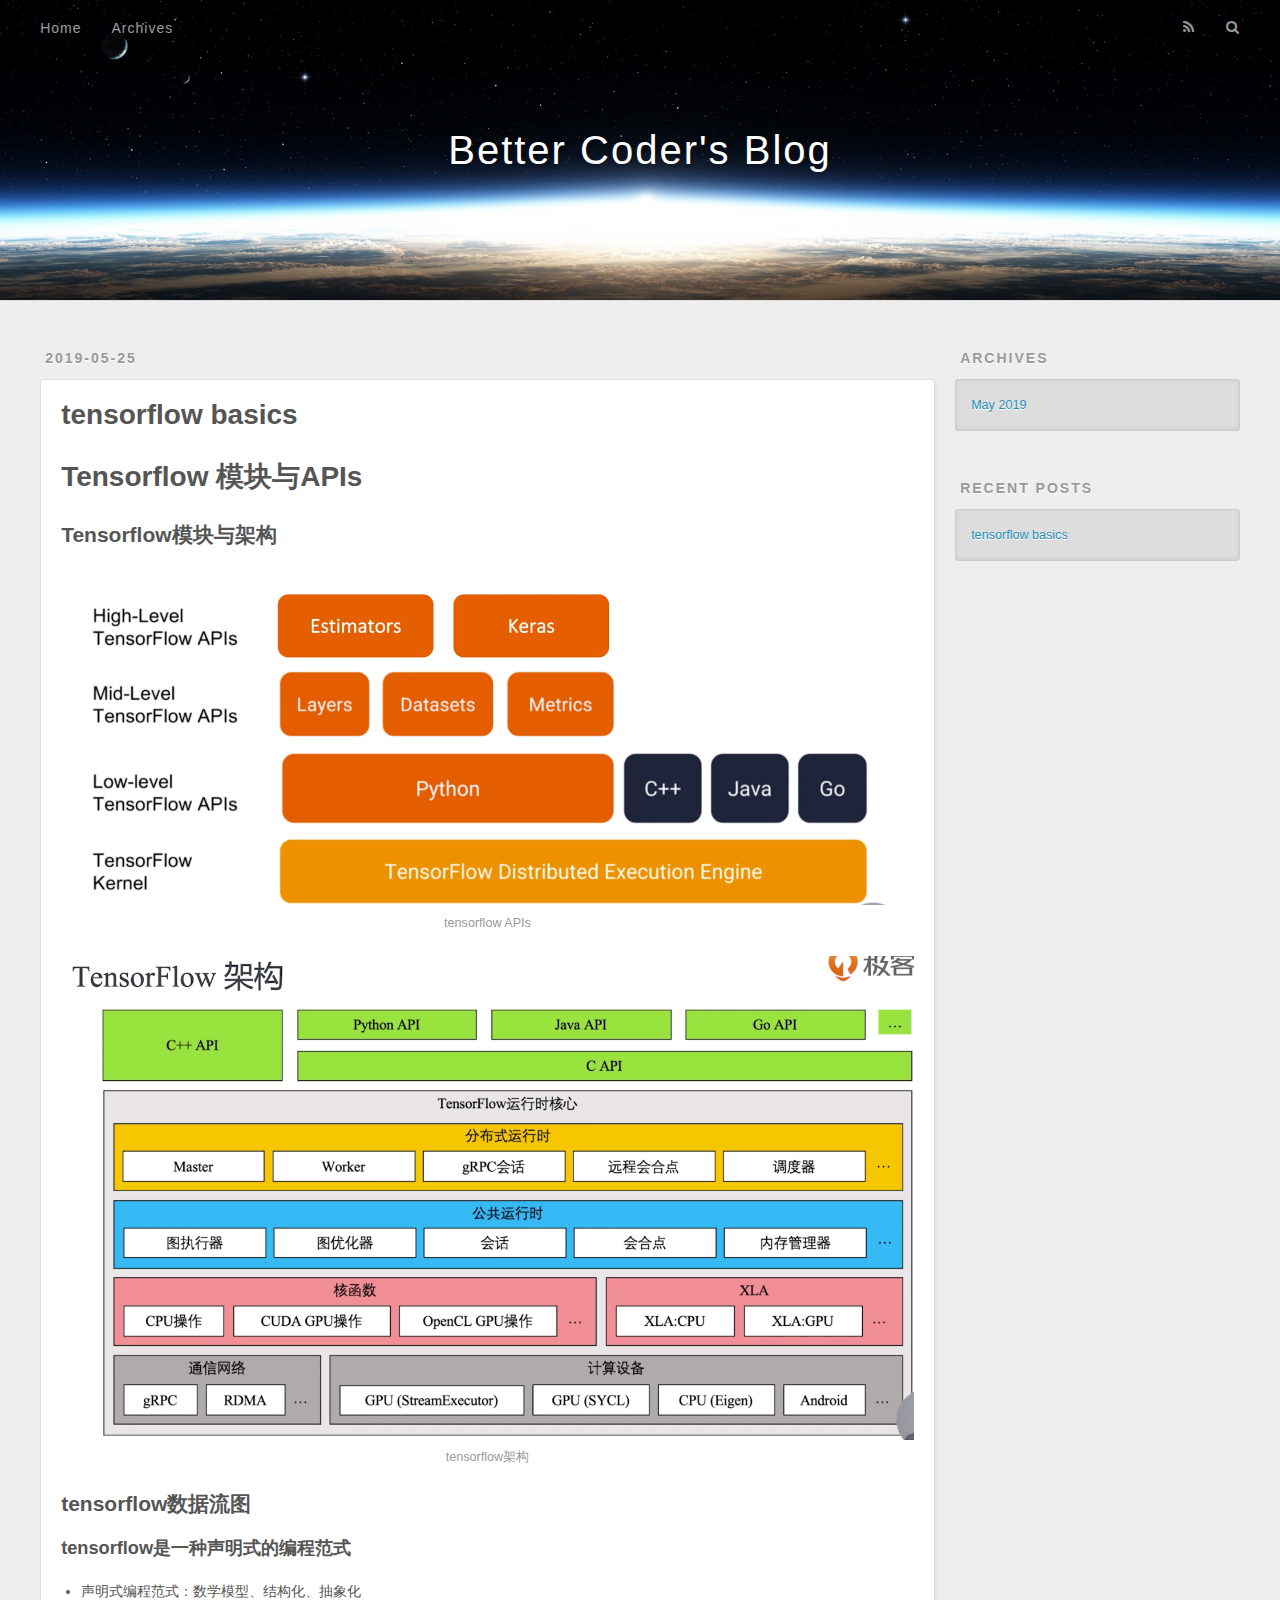
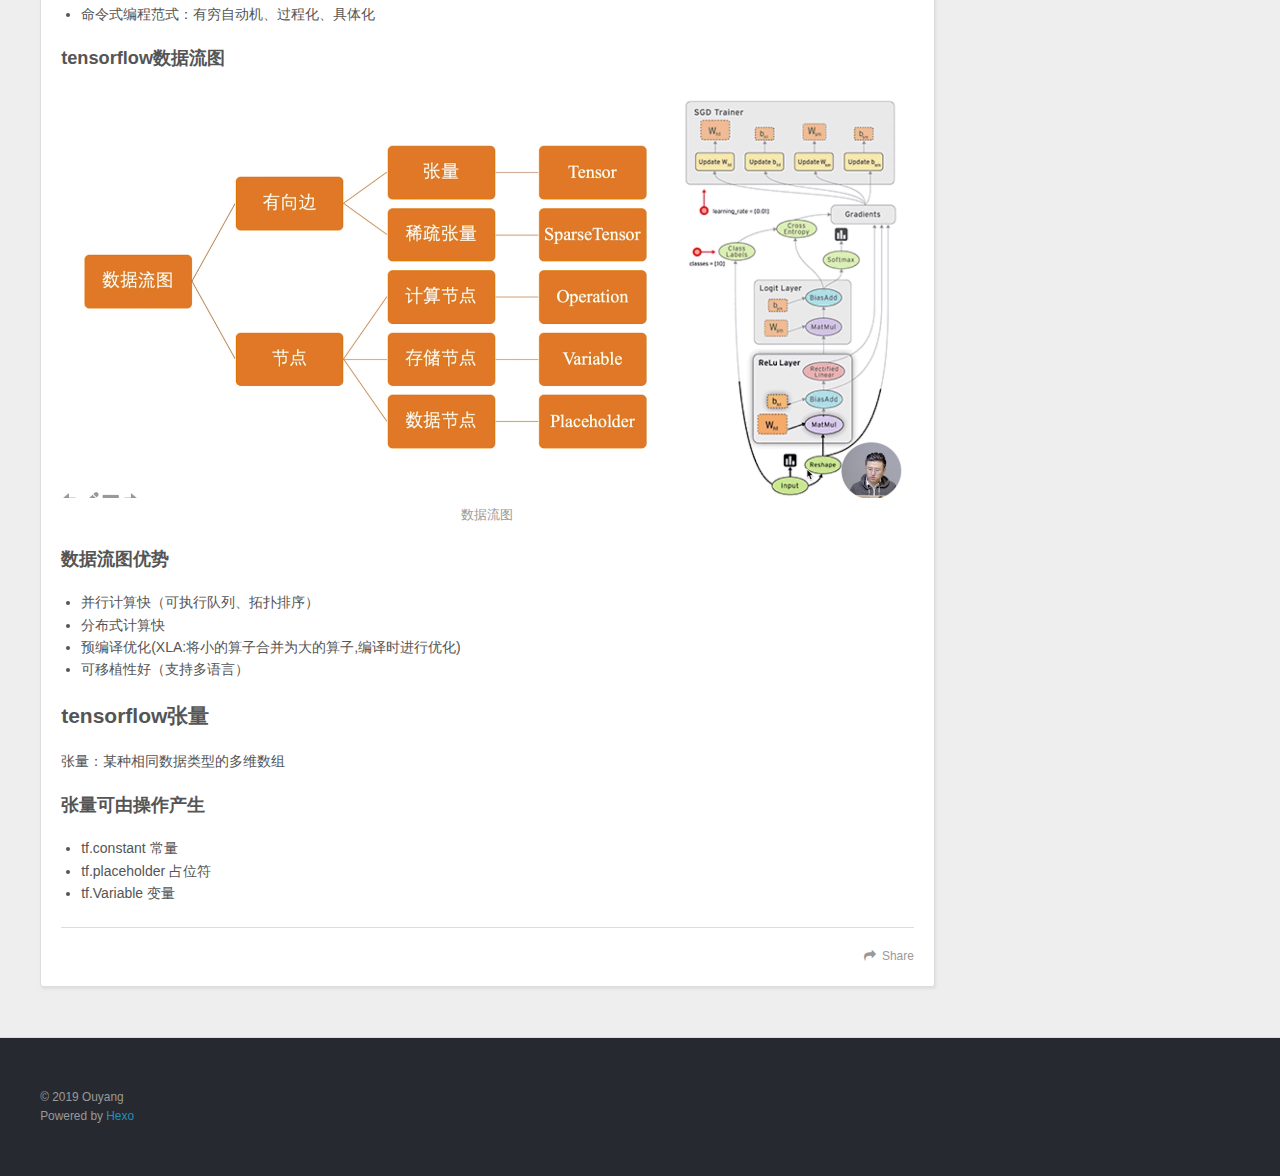
==== commit a11e9a30: "Site updated: 2019-05-25 10:29:29" ====
--- a/index.html
+++ b/index.html
@@ -87,13 +87,13 @@
     
     <div class="article-entry" itemprop="articleBody">
       
-        <h1 id="Tensorflow-模块与APIs"><a href="#Tensorflow-模块与APIs" class="headerlink" title="Tensorflow 模块与APIs"></a>Tensorflow 模块与APIs</h1><h2 id="Tensorflow模块与架构"><a href="#Tensorflow模块与架构" class="headerlink" title="Tensorflow模块与架构"></a>Tensorflow模块与架构</h2><p><img src="./tensorflow-basics/tensorflow_01.png" alt="tensorflow APIs"></p>
-<p><img src="./tensorflow-basics/tensorflow_02.png" alt="tensorflow架构"></p>
+        <h1 id="Tensorflow-模块与APIs"><a href="#Tensorflow-模块与APIs" class="headerlink" title="Tensorflow 模块与APIs"></a>Tensorflow 模块与APIs</h1><h2 id="Tensorflow模块与架构"><a href="#Tensorflow模块与架构" class="headerlink" title="Tensorflow模块与架构"></a>Tensorflow模块与架构</h2><p><img src="/2019/05/25/tensorflow-basics/tensorflow_01.png" alt="tensorflow APIs"></p>
+<p><img src="/2019/05/25/tensorflow-basics/tensorflow_02.png" alt="tensorflow架构"></p>
 <h2 id="tensorflow数据流图"><a href="#tensorflow数据流图" class="headerlink" title="tensorflow数据流图"></a>tensorflow数据流图</h2><h3 id="tensorflow是一种声明式的编程范式"><a href="#tensorflow是一种声明式的编程范式" class="headerlink" title="tensorflow是一种声明式的编程范式"></a>tensorflow是一种声明式的编程范式</h3><ul>
 <li>声明式编程范式：数学模型、结构化、抽象化</li>
 <li>命令式编程范式：有穷自动机、过程化、具体化</li>
 </ul>
-<h3 id="tensorflow数据流图-1"><a href="#tensorflow数据流图-1" class="headerlink" title="tensorflow数据流图"></a>tensorflow数据流图</h3><p><img src="./tensorflow-basics/tensorflow_03.png" alt="数据流图"></p>
+<h3 id="tensorflow数据流图-1"><a href="#tensorflow数据流图-1" class="headerlink" title="tensorflow数据流图"></a>tensorflow数据流图</h3><p><img src="/2019/05/25/tensorflow-basics/tensorflow_03.png" alt="数据流图"></p>
 <h3 id="数据流图优势"><a href="#数据流图优势" class="headerlink" title="数据流图优势"></a>数据流图优势</h3><ul>
 <li>并行计算快（可执行队列、拓扑排序）</li>
 <li>分布式计算快</li>
@@ -110,7 +110,7 @@
       
     </div>
     <footer class="article-footer">
-      <a data-url="http://RobotOuyang.github.io/2019/05/25/tensorflow-basics/" data-id="cjw2vw6u40000t9vj1oczni7r" class="article-share-link">Share</a>
+      <a data-url="http://RobotOuyang.github.io/2019/05/25/tensorflow-basics/" data-id="cjw2wbaf6000027vj7kqmziwb" class="article-share-link">Share</a>
       
       
     </footer>
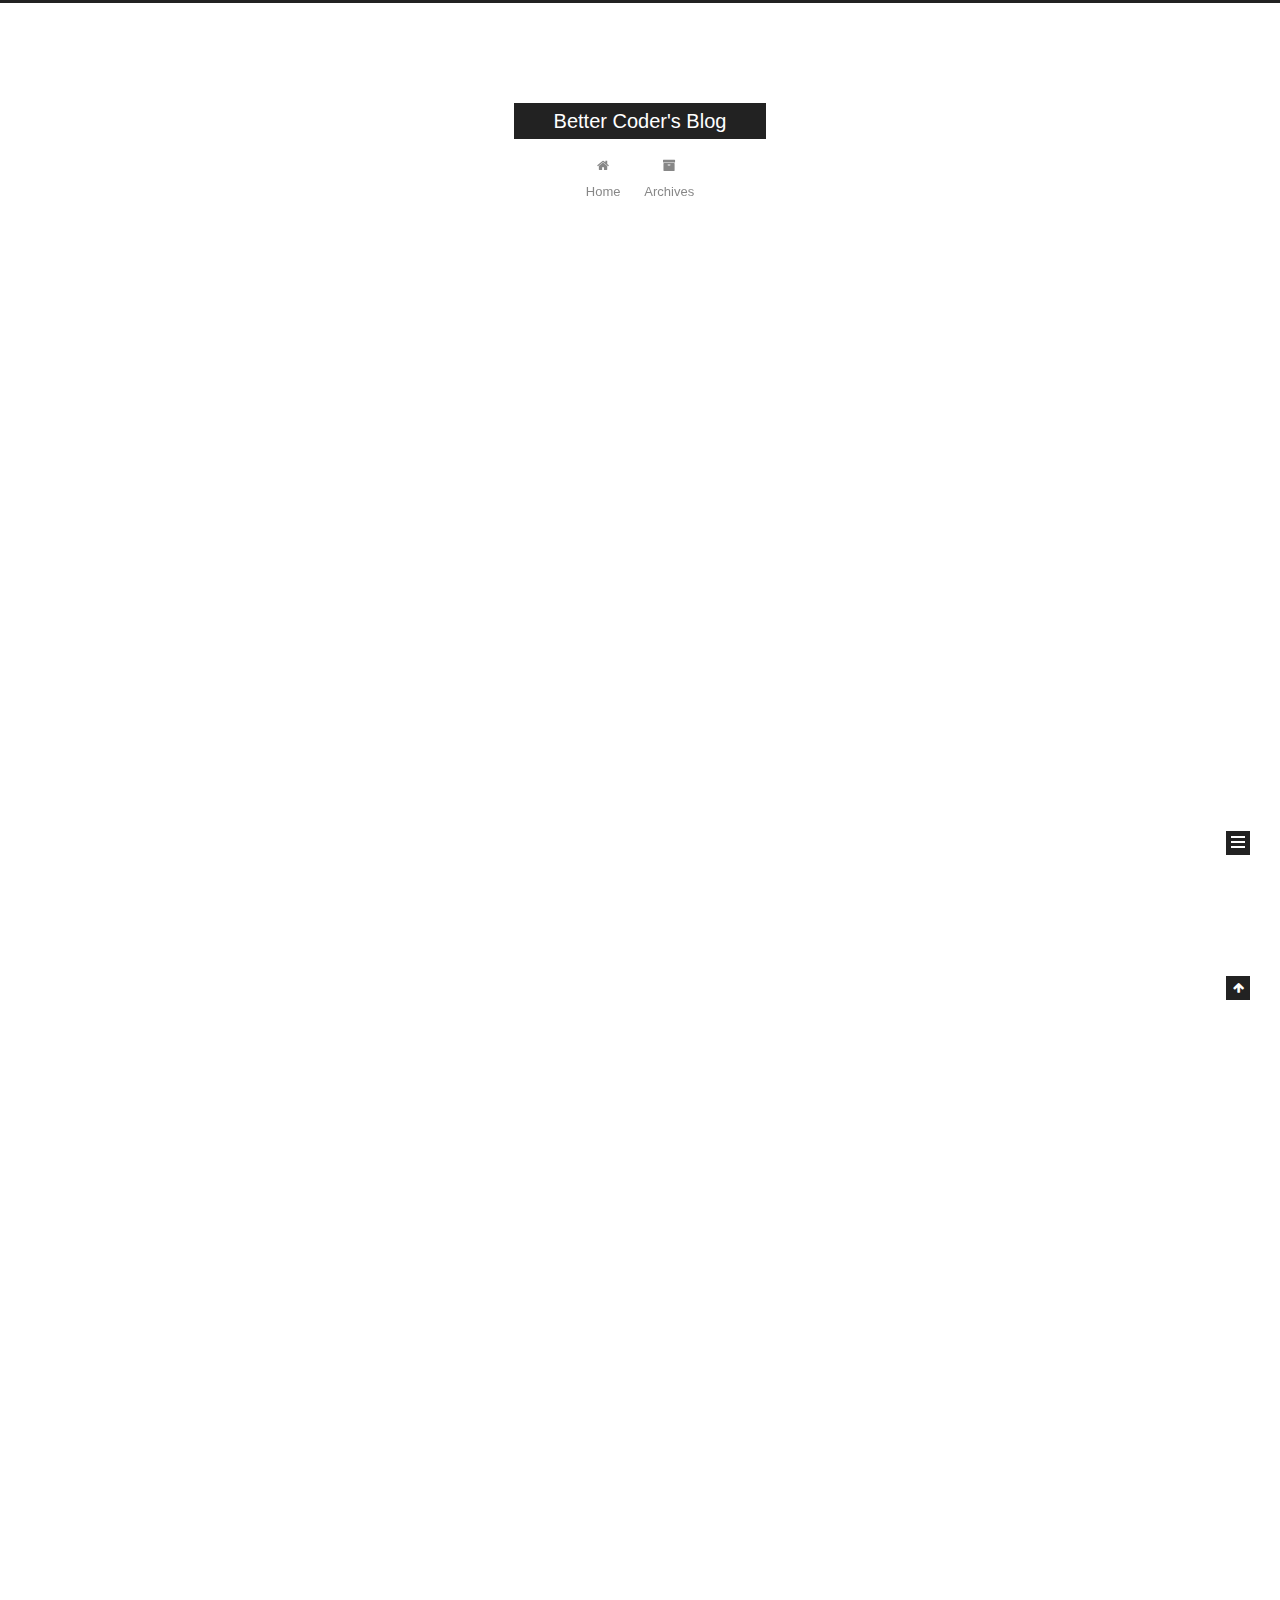
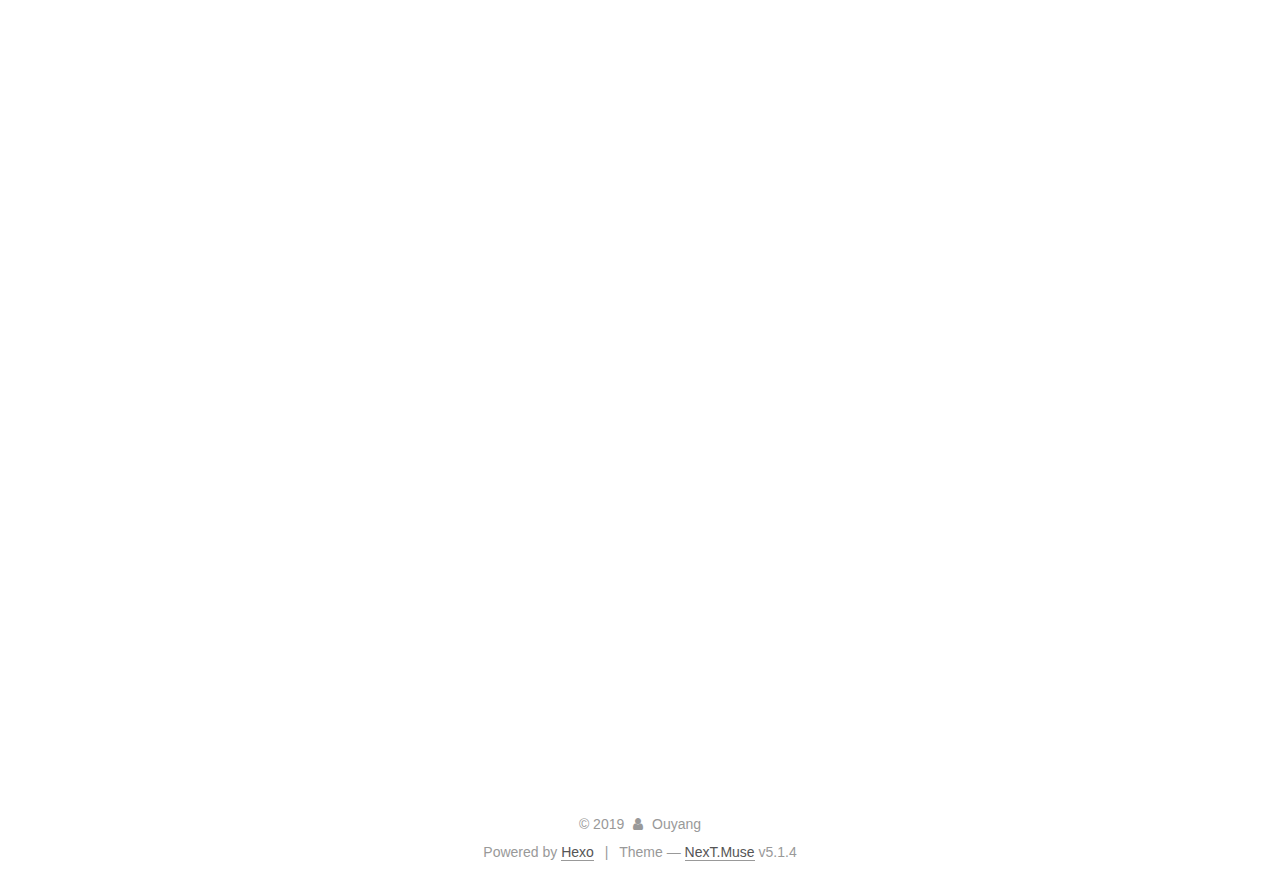
==== commit dbca56ca: "Site updated: 2019-05-25 10:36:01" ====
--- a/index.html
+++ b/index.html
@@ -1,13 +1,85 @@
 <!DOCTYPE html>
-<html>
+
+
+
+  
+
+
+<html class="theme-next muse use-motion" lang>
 <head><meta name="generator" content="Hexo 3.8.0">
-  <meta charset="utf-8">
-  
-
-  
-  <title>Better Coder&#39;s Blog</title>
-  <meta name="viewport" content="width=device-width, initial-scale=1, maximum-scale=1">
-  <meta name="description" content="ouyang">
+  <meta charset="UTF-8">
+<meta http-equiv="X-UA-Compatible" content="IE=edge">
+<meta name="viewport" content="width=device-width, initial-scale=1, maximum-scale=1">
+<meta name="theme-color" content="#222">
+
+
+
+
+
+
+
+
+
+<meta http-equiv="Cache-Control" content="no-transform">
+<meta http-equiv="Cache-Control" content="no-siteapp">
+
+
+
+
+
+
+
+
+
+
+
+
+
+
+
+
+  
+  
+  <link href="/lib/fancybox/source/jquery.fancybox.css?v=2.1.5" rel="stylesheet" type="text/css">
+
+
+
+
+
+
+
+<link href="/lib/font-awesome/css/font-awesome.min.css?v=4.6.2" rel="stylesheet" type="text/css">
+
+<link href="/css/main.css?v=5.1.4" rel="stylesheet" type="text/css">
+
+
+  <link rel="apple-touch-icon" sizes="180x180" href="/images/apple-touch-icon-next.png?v=5.1.4">
+
+
+  <link rel="icon" type="image/png" sizes="32x32" href="/images/favicon-32x32-next.png?v=5.1.4">
+
+
+  <link rel="icon" type="image/png" sizes="16x16" href="/images/favicon-16x16-next.png?v=5.1.4">
+
+
+  <link rel="mask-icon" href="/images/logo.svg?v=5.1.4" color="#222">
+
+
+
+
+
+  <meta name="keywords" content="Hexo, NexT">
+
+
+
+
+
+
+
+
+
+
+<meta name="description" content="ouyang">
 <meta property="og:type" content="website">
 <meta property="og:title" content="Better Coder&#39;s Blog">
 <meta property="og:url" content="http://RobotOuyang.github.io/index.html">
@@ -17,77 +89,221 @@
 <meta name="twitter:card" content="summary">
 <meta name="twitter:title" content="Better Coder&#39;s Blog">
 <meta name="twitter:description" content="ouyang">
-  
-    <link rel="alternate" href="/atom.xml" title="Better Coder&#39;s Blog" type="application/atom+xml">
-  
-  
-    <link rel="icon" href="/favicon.png">
-  
-  
-    <link href="//fonts.googleapis.com/css?family=Source+Code+Pro" rel="stylesheet" type="text/css">
-  
-  <link rel="stylesheet" href="/css/style.css">
+
+
+
+<script type="text/javascript" id="hexo.configurations">
+  var NexT = window.NexT || {};
+  var CONFIG = {
+    root: '/',
+    scheme: 'Muse',
+    version: '5.1.4',
+    sidebar: {"position":"left","display":"post","offset":12,"b2t":false,"scrollpercent":false,"onmobile":false},
+    fancybox: true,
+    tabs: true,
+    motion: {"enable":true,"async":false,"transition":{"post_block":"fadeIn","post_header":"slideDownIn","post_body":"slideDownIn","coll_header":"slideLeftIn","sidebar":"slideUpIn"}},
+    duoshuo: {
+      userId: '0',
+      author: 'Author'
+    },
+    algolia: {
+      applicationID: '',
+      apiKey: '',
+      indexName: '',
+      hits: {"per_page":10},
+      labels: {"input_placeholder":"Search for Posts","hits_empty":"We didn't find any results for the search: ${query}","hits_stats":"${hits} results found in ${time} ms"}
+    }
+  };
+</script>
+
+
+
+  <link rel="canonical" href="http://RobotOuyang.github.io/">
+
+
+
+
+
+  <title>Better Coder's Blog</title>
+  
+
+
+
+
+
+
+
+
 </head>
-</html>
-<body>
-  <div id="container">
-    <div id="wrap">
-      <header id="header">
-  <div id="banner"></div>
-  <div id="header-outer" class="outer">
-    <div id="header-title" class="inner">
-      <h1 id="logo-wrap">
-        <a href="/" id="logo">Better Coder&#39;s Blog</a>
-      </h1>
-      
+
+<body itemscope itemtype="http://schema.org/WebPage" lang="default">
+
+  
+  
+    
+  
+
+  <div class="container sidebar-position-left 
+  page-home">
+    <div class="headband"></div>
+
+    <header id="header" class="header" itemscope itemtype="http://schema.org/WPHeader">
+      <div class="header-inner"><div class="site-brand-wrapper">
+  <div class="site-meta ">
+    
+
+    <div class="custom-logo-site-title">
+      <a href="/" class="brand" rel="start">
+        <span class="logo-line-before"><i></i></span>
+        <span class="site-title">Better Coder's Blog</span>
+        <span class="logo-line-after"><i></i></span>
+      </a>
     </div>
-    <div id="header-inner" class="inner">
-      <nav id="main-nav">
-        <a id="main-nav-toggle" class="nav-icon"></a>
-        
-          <a class="main-nav-link" href="/">Home</a>
-        
-          <a class="main-nav-link" href="/archives">Archives</a>
-        
-      </nav>
-      <nav id="sub-nav">
-        
-          <a id="nav-rss-link" class="nav-icon" href="/atom.xml" title="RSS Feed"></a>
-        
-        <a id="nav-search-btn" class="nav-icon" title="Search"></a>
-      </nav>
-      <div id="search-form-wrap">
-        <form action="//google.com/search" method="get" accept-charset="UTF-8" class="search-form"><input type="search" name="q" class="search-form-input" placeholder="Search"><button type="submit" class="search-form-submit">&#xF002;</button><input type="hidden" name="sitesearch" value="http://RobotOuyang.github.io"></form>
-      </div>
-    </div>
+      
+        <p class="site-subtitle"></p>
+      
   </div>
-</header>
-      <div class="outer">
-        <section id="main">
-  
-    <article id="post-tensorflow-basics" class="article article-type-post" itemscope itemprop="blogPost">
-  <div class="article-meta">
-    <a href="/2019/05/25/tensorflow-basics/" class="article-date">
-  <time datetime="2019-05-25T02:10:23.000Z" itemprop="datePublished">2019-05-25</time>
-</a>
-    
+
+  <div class="site-nav-toggle">
+    <button>
+      <span class="btn-bar"></span>
+      <span class="btn-bar"></span>
+      <span class="btn-bar"></span>
+    </button>
   </div>
-  <div class="article-inner">
-    
-    
-      <header class="article-header">
-        
-  
-    <h1 itemprop="name">
-      <a class="article-title" href="/2019/05/25/tensorflow-basics/">tensorflow basics</a>
-    </h1>
-  
-
+</div>
+
+<nav class="site-nav">
+  
+
+  
+    <ul id="menu" class="menu">
+      
+        
+        <li class="menu-item menu-item-home">
+          <a href="/" rel="section">
+            
+              <i class="menu-item-icon fa fa-fw fa-home"></i> <br>
+            
+            Home
+          </a>
+        </li>
+      
+        
+        <li class="menu-item menu-item-archives">
+          <a href="/archives/" rel="section">
+            
+              <i class="menu-item-icon fa fa-fw fa-archive"></i> <br>
+            
+            Archives
+          </a>
+        </li>
+      
+
+      
+    </ul>
+  
+
+  
+</nav>
+
+
+
+ </div>
+    </header>
+
+    <main id="main" class="main">
+      <div class="main-inner">
+        <div class="content-wrap">
+          <div id="content" class="content">
+            
+  <section id="posts" class="posts-expand">
+    
+      
+
+  
+
+  
+  
+  
+
+  <article class="post post-type-normal" itemscope itemtype="http://schema.org/Article">
+  
+  
+  
+  <div class="post-block">
+    <link itemprop="mainEntityOfPage" href="http://RobotOuyang.github.io/2019/05/25/tensorflow-basics/">
+
+    <span hidden itemprop="author" itemscope itemtype="http://schema.org/Person">
+      <meta itemprop="name" content="Ouyang">
+      <meta itemprop="description" content>
+      <meta itemprop="image" content="/images/avatar.gif">
+    </span>
+
+    <span hidden itemprop="publisher" itemscope itemtype="http://schema.org/Organization">
+      <meta itemprop="name" content="Better Coder's Blog">
+    </span>
+
+    
+      <header class="post-header">
+
+        
+        
+          <h1 class="post-title" itemprop="name headline">
+                
+                <a class="post-title-link" href="/2019/05/25/tensorflow-basics/" itemprop="url">tensorflow basics</a></h1>
+        
+
+        <div class="post-meta">
+          <span class="post-time">
+            
+              <span class="post-meta-item-icon">
+                <i class="fa fa-calendar-o"></i>
+              </span>
+              
+                <span class="post-meta-item-text">Posted on</span>
+              
+              <time title="Post created" itemprop="dateCreated datePublished" datetime="2019-05-25T10:10:23+08:00">
+                2019-05-25
+              </time>
+            
+
+            
+
+            
+          </span>
+
+          
+
+          
+            
+          
+
+          
+          
+
+          
+
+          
+
+          
+
+        </div>
       </header>
     
-    <div class="article-entry" itemprop="articleBody">
-      
-        <h1 id="Tensorflow-模块与APIs"><a href="#Tensorflow-模块与APIs" class="headerlink" title="Tensorflow 模块与APIs"></a>Tensorflow 模块与APIs</h1><h2 id="Tensorflow模块与架构"><a href="#Tensorflow模块与架构" class="headerlink" title="Tensorflow模块与架构"></a>Tensorflow模块与架构</h2><p><img src="/2019/05/25/tensorflow-basics/tensorflow_01.png" alt="tensorflow APIs"></p>
+
+    
+    
+    
+    <div class="post-body" itemprop="articleBody">
+
+      
+      
+
+      
+        
+          
+            <h1 id="Tensorflow-模块与APIs"><a href="#Tensorflow-模块与APIs" class="headerlink" title="Tensorflow 模块与APIs"></a>Tensorflow 模块与APIs</h1><h2 id="Tensorflow模块与架构"><a href="#Tensorflow模块与架构" class="headerlink" title="Tensorflow模块与架构"></a>Tensorflow模块与架构</h2><p><img src="/2019/05/25/tensorflow-basics/tensorflow_01.png" alt="tensorflow APIs"></p>
 <p><img src="/2019/05/25/tensorflow-basics/tensorflow_02.png" alt="tensorflow架构"></p>
 <h2 id="tensorflow数据流图"><a href="#tensorflow数据流图" class="headerlink" title="tensorflow数据流图"></a>tensorflow数据流图</h2><h3 id="tensorflow是一种声明式的编程范式"><a href="#tensorflow是一种声明式的编程范式" class="headerlink" title="tensorflow是一种声明式的编程范式"></a>tensorflow是一种声明式的编程范式</h3><ul>
 <li>声明式编程范式：数学模型、结构化、抽象化</li>
@@ -107,91 +323,307 @@
 <li>tf.Variable 变量</li>
 </ul>
 
+          
+        
       
     </div>
-    <footer class="article-footer">
-      <a data-url="http://RobotOuyang.github.io/2019/05/25/tensorflow-basics/" data-id="cjw2wbaf6000027vj7kqmziwb" class="article-share-link">Share</a>
-      
+    
+    
+    
+
+    
+
+    
+
+    
+
+    <footer class="post-footer">
+      
+
+      
+
+      
+
+      
+      
+        <div class="post-eof"></div>
       
     </footer>
   </div>
   
-</article>
-
-
-  
-
-
-</section>
-        
-          <aside id="sidebar">
-  
-    
-
-  
-    
-
-  
-    
-  
-    
-  <div class="widget-wrap">
-    <h3 class="widget-title">Archives</h3>
-    <div class="widget">
-      <ul class="archive-list"><li class="archive-list-item"><a class="archive-list-link" href="/archives/2019/05/">May 2019</a></li></ul>
+  
+  
+  </article>
+
+
+    
+  </section>
+
+  
+
+
+          </div>
+          
+
+
+          
+
+        </div>
+        
+          
+  
+  <div class="sidebar-toggle">
+    <div class="sidebar-toggle-line-wrap">
+      <span class="sidebar-toggle-line sidebar-toggle-line-first"></span>
+      <span class="sidebar-toggle-line sidebar-toggle-line-middle"></span>
+      <span class="sidebar-toggle-line sidebar-toggle-line-last"></span>
     </div>
   </div>
 
-
-  
-    
-  <div class="widget-wrap">
-    <h3 class="widget-title">Recent Posts</h3>
-    <div class="widget">
-      <ul>
-        
-          <li>
-            <a href="/2019/05/25/tensorflow-basics/">tensorflow basics</a>
-          </li>
-        
-      </ul>
+  <aside id="sidebar" class="sidebar">
+    
+    <div class="sidebar-inner">
+
+      
+
+      
+
+      <section class="site-overview-wrap sidebar-panel sidebar-panel-active">
+        <div class="site-overview">
+          <div class="site-author motion-element" itemprop="author" itemscope itemtype="http://schema.org/Person">
+            
+              <p class="site-author-name" itemprop="name">Ouyang</p>
+              <p class="site-description motion-element" itemprop="description">ouyang</p>
+          </div>
+
+          <nav class="site-state motion-element">
+
+            
+              <div class="site-state-item site-state-posts">
+              
+                <a href="/archives/">
+              
+                  <span class="site-state-item-count">1</span>
+                  <span class="site-state-item-name">posts</span>
+                </a>
+              </div>
+            
+
+            
+
+            
+
+          </nav>
+
+          
+
+          
+
+          
+          
+
+          
+          
+
+          
+
+        </div>
+      </section>
+
+      
+
+      
+
     </div>
+  </aside>
+
+
+        
+      </div>
+    </main>
+
+    <footer id="footer" class="footer">
+      <div class="footer-inner">
+        <div class="copyright">&copy; <span itemprop="copyrightYear">2019</span>
+  <span class="with-love">
+    <i class="fa fa-user"></i>
+  </span>
+  <span class="author" itemprop="copyrightHolder">Ouyang</span>
+
+  
+</div>
+
+
+  <div class="powered-by">Powered by <a class="theme-link" target="_blank" href="https://hexo.io">Hexo</a></div>
+
+
+
+  <span class="post-meta-divider">|</span>
+
+
+
+  <div class="theme-info">Theme &mdash; <a class="theme-link" target="_blank" href="https://github.com/iissnan/hexo-theme-next">NexT.Muse</a> v5.1.4</div>
+
+
+
+
+        
+
+
+
+
+
+
+
+        
+      </div>
+    </footer>
+
+    
+      <div class="back-to-top">
+        <i class="fa fa-arrow-up"></i>
+        
+      </div>
+    
+
+    
+
   </div>
 
   
-</aside>
-        
-      </div>
-      <footer id="footer">
-  
-  <div class="outer">
-    <div id="footer-info" class="inner">
-      &copy; 2019 Ouyang<br>
-      Powered by <a href="http://hexo.io/" target="_blank">Hexo</a>
-    </div>
-  </div>
-</footer>
-    </div>
-    <nav id="mobile-nav">
-  
-    <a href="/" class="mobile-nav-link">Home</a>
-  
-    <a href="/archives" class="mobile-nav-link">Archives</a>
-  
-</nav>
-    
-
-<script src="//ajax.googleapis.com/ajax/libs/jquery/2.0.3/jquery.min.js"></script>
-
-
-  <link rel="stylesheet" href="/fancybox/jquery.fancybox.css">
-  <script src="/fancybox/jquery.fancybox.pack.js"></script>
-
-
-<script src="/js/script.js"></script>
-
-
-
-  </div>
+
+<script type="text/javascript">
+  if (Object.prototype.toString.call(window.Promise) !== '[object Function]') {
+    window.Promise = null;
+  }
+</script>
+
+
+
+
+
+
+
+
+
+  
+
+
+
+
+
+
+
+
+
+
+
+
+  
+  
+    <script type="text/javascript" src="/lib/jquery/index.js?v=2.1.3"></script>
+  
+
+  
+  
+    <script type="text/javascript" src="/lib/fastclick/lib/fastclick.min.js?v=1.0.6"></script>
+  
+
+  
+  
+    <script type="text/javascript" src="/lib/jquery_lazyload/jquery.lazyload.js?v=1.9.7"></script>
+  
+
+  
+  
+    <script type="text/javascript" src="/lib/velocity/velocity.min.js?v=1.2.1"></script>
+  
+
+  
+  
+    <script type="text/javascript" src="/lib/velocity/velocity.ui.min.js?v=1.2.1"></script>
+  
+
+  
+  
+    <script type="text/javascript" src="/lib/fancybox/source/jquery.fancybox.pack.js?v=2.1.5"></script>
+  
+
+
+  
+
+
+  <script type="text/javascript" src="/js/src/utils.js?v=5.1.4"></script>
+
+  <script type="text/javascript" src="/js/src/motion.js?v=5.1.4"></script>
+
+
+
+  
+  
+
+  
+
+  
+
+
+  <script type="text/javascript" src="/js/src/bootstrap.js?v=5.1.4"></script>
+
+
+
+  
+
+
+  
+
+
+
+
+	
+
+
+
+
+
+  
+
+
+
+
+
+  
+
+
+
+
+
+
+
+
+
+
+
+
+  
+
+
+
+
+
+  
+
+  
+
+  
+
+  
+  
+
+  
+
+  
+
+  
+
 </body>
-</html>+</html>
--- a/css/main.css
+++ b/css/main.css
@@ -0,0 +1,2662 @@
+/* normalize.css v3.0.2 | MIT License | git.io/normalize */
+html {
+  font-family: sans-serif; /* 1 */
+  -ms-text-size-adjust: 100%; /* 2 */
+  -webkit-text-size-adjust: 100%; /* 2 */
+}
+body {
+  margin: 0;
+}
+article,
+aside,
+details,
+figcaption,
+figure,
+footer,
+header,
+hgroup,
+main,
+menu,
+nav,
+section,
+summary {
+  display: block;
+}
+audio,
+canvas,
+progress,
+video {
+  display: inline-block; /* 1 */
+  vertical-align: baseline; /* 2 */
+}
+audio:not([controls]) {
+  display: none;
+  height: 0;
+}
+[hidden],
+template {
+  display: none;
+}
+a {
+  background-color: transparent;
+}
+a:active,
+a:hover {
+  outline: 0;
+}
+abbr[title] {
+  border-bottom: 1px dotted;
+}
+b,
+strong {
+  font-weight: bold;
+}
+dfn {
+  font-style: italic;
+}
+h1 {
+  font-size: 2em;
+  margin: 0.67em 0;
+}
+mark {
+  background: #ff0;
+  color: #000;
+}
+small {
+  font-size: 80%;
+}
+sub,
+sup {
+  font-size: 75%;
+  line-height: 0;
+  position: relative;
+  vertical-align: baseline;
+}
+sup {
+  top: -0.5em;
+}
+sub {
+  bottom: -0.25em;
+}
+img {
+  border: 0;
+}
+svg:not(:root) {
+  overflow: hidden;
+}
+figure {
+  margin: 1em 40px;
+}
+hr {
+  -moz-box-sizing: content-box;
+  box-sizing: content-box;
+  height: 0;
+}
+pre {
+  overflow: auto;
+}
+code,
+kbd,
+pre,
+samp {
+  font-family: monospace, monospace;
+  font-size: 1em;
+}
+button,
+input,
+optgroup,
+select,
+textarea {
+  color: inherit; /* 1 */
+  font: inherit; /* 2 */
+  margin: 0; /* 3 */
+}
+button {
+  overflow: visible;
+}
+button,
+select {
+  text-transform: none;
+}
+button,
+html input[type="button"],
+input[type="reset"],
+input[type="submit"] {
+  -webkit-appearance: button; /* 2 */
+  cursor: pointer; /* 3 */
+}
+button[disabled],
+html input[disabled] {
+  cursor: default;
+}
+button::-moz-focus-inner,
+input::-moz-focus-inner {
+  border: 0;
+  padding: 0;
+}
+input {
+  line-height: normal;
+}
+input[type="checkbox"],
+input[type="radio"] {
+  box-sizing: border-box; /* 1 */
+  padding: 0; /* 2 */
+}
+input[type="number"]::-webkit-inner-spin-button,
+input[type="number"]::-webkit-outer-spin-button {
+  height: auto;
+}
+input[type="search"] {
+  -webkit-appearance: textfield; /* 1 */
+  -moz-box-sizing: content-box;
+  -webkit-box-sizing: content-box; /* 2 */
+  box-sizing: content-box;
+}
+input[type="search"]::-webkit-search-cancel-button,
+input[type="search"]::-webkit-search-decoration {
+  -webkit-appearance: none;
+}
+fieldset {
+  border: 1px solid #c0c0c0;
+  margin: 0 2px;
+  padding: 0.35em 0.625em 0.75em;
+}
+legend {
+  border: 0; /* 1 */
+  padding: 0; /* 2 */
+}
+textarea {
+  overflow: auto;
+}
+optgroup {
+  font-weight: bold;
+}
+table {
+  border-collapse: collapse;
+  border-spacing: 0;
+}
+td,
+th {
+  padding: 0;
+}
+::selection {
+  background: #262a30;
+  color: #fff;
+}
+body {
+  position: relative;
+  font-family: 'Lato', "PingFang SC", "Microsoft YaHei", sans-serif;
+  font-size: 14px;
+  line-height: 2;
+  color: #555;
+  background: #fff;
+}
+@media (max-width: 767px) {
+  body {
+    padding-right: 0 !important;
+  }
+}
+@media (min-width: 768px) and (max-width: 991px) {
+  body {
+    padding-right: 0 !important;
+  }
+}
+@media (min-width: 1600px) {
+  body {
+    font-size: 16px;
+  }
+}
+h1,
+h2,
+h3,
+h4,
+h5,
+h6 {
+  margin: 0;
+  padding: 0;
+  font-weight: bold;
+  line-height: 1.5;
+  font-family: 'Lato', "PingFang SC", "Microsoft YaHei", sans-serif;
+}
+h2,
+h3,
+h4,
+h5,
+h6 {
+  margin: 20px 0 15px;
+}
+h1 {
+  font-size: 22px;
+}
+@media (max-width: 767px) {
+  h1 {
+    font-size: 18px;
+  }
+}
+h2 {
+  font-size: 20px;
+}
+@media (max-width: 767px) {
+  h2 {
+    font-size: 16px;
+  }
+}
+h3 {
+  font-size: 18px;
+}
+@media (max-width: 767px) {
+  h3 {
+    font-size: 14px;
+  }
+}
+h4 {
+  font-size: 16px;
+}
+@media (max-width: 767px) {
+  h4 {
+    font-size: 12px;
+  }
+}
+h5 {
+  font-size: 14px;
+}
+@media (max-width: 767px) {
+  h5 {
+    font-size: 10px;
+  }
+}
+h6 {
+  font-size: 12px;
+}
+@media (max-width: 767px) {
+  h6 {
+    font-size: 8px;
+  }
+}
+p {
+  margin: 0 0 20px 0;
+}
+a {
+  color: #555;
+  text-decoration: none;
+  outline: none;
+  border-bottom: 1px solid #999;
+  word-wrap: break-word;
+}
+a:hover {
+  color: #222;
+  border-bottom-color: #222;
+}
+blockquote {
+  margin: 0;
+  padding: 0;
+}
+img {
+  display: block;
+  margin: auto;
+  max-width: 100%;
+  height: auto;
+}
+hr {
+  margin: 40px 0;
+  height: 3px;
+  border: none;
+  background-color: #ddd;
+  background-image: repeating-linear-gradient(-45deg, #fff, #fff 4px, transparent 4px, transparent 8px);
+}
+blockquote {
+  padding: 0 15px;
+  color: #666;
+  border-left: 4px solid #ddd;
+}
+blockquote cite::before {
+  content: "-";
+  padding: 0 5px;
+}
+dt {
+  font-weight: 700;
+}
+dd {
+  margin: 0;
+  padding: 0;
+}
+kbd {
+  border: 1px solid #ccc;
+  border-radius: 0.2em;
+  box-shadow: 0.1em 0.1em 0.2em rgba(0,0,0,0.1);
+  background-color: #f9f9f9;
+  font-family: inherit;
+  background-image: -webkit-linear-gradient(top, #eee, #fff, #eee);
+  padding: 0.1em 0.3em;
+  white-space: nowrap;
+}
+.text-left {
+  text-align: left;
+}
+.text-center {
+  text-align: center;
+}
+.text-right {
+  text-align: right;
+}
+.text-justify {
+  text-align: justify;
+}
+.text-nowrap {
+  white-space: nowrap;
+}
+.text-lowercase {
+  text-transform: lowercase;
+}
+.text-uppercase {
+  text-transform: uppercase;
+}
+.text-capitalize {
+  text-transform: capitalize;
+}
+.center-block {
+  display: block;
+  margin-left: auto;
+  margin-right: auto;
+}
+.clearfix:before,
+.clearfix:after {
+  content: " ";
+  display: table;
+}
+.clearfix:after {
+  clear: both;
+}
+.pullquote {
+  width: 45%;
+}
+.pullquote.left {
+  float: left;
+  margin-left: 5px;
+  margin-right: 10px;
+}
+.pullquote.right {
+  float: right;
+  margin-left: 10px;
+  margin-right: 5px;
+}
+.affix.affix.affix {
+  position: fixed;
+}
+.translation {
+  margin-top: -20px;
+  font-size: 14px;
+  color: #999;
+}
+.scrollbar-measure {
+  width: 100px;
+  height: 100px;
+  overflow: scroll;
+  position: absolute;
+  top: -9999px;
+}
+.use-motion .motion-element {
+  opacity: 0;
+}
+table {
+  margin: 20px 0;
+  width: 100%;
+  border-collapse: collapse;
+  border-spacing: 0;
+  border: 1px solid #ddd;
+  font-size: 14px;
+  table-layout: fixed;
+  word-wrap: break-all;
+}
+table>tbody>tr:nth-of-type(odd) {
+  background-color: #f9f9f9;
+}
+table>tbody>tr:hover {
+  background-color: #f5f5f5;
+}
+caption,
+th,
+td {
+  padding: 8px;
+  text-align: left;
+  vertical-align: middle;
+  font-weight: normal;
+}
+th,
+td {
+  border-bottom: 3px solid #ddd;
+  border-right: 1px solid #eee;
+}
+th {
+  padding-bottom: 10px;
+  font-weight: 700;
+}
+td {
+  border-bottom-width: 1px;
+}
+html,
+body {
+  height: 100%;
+}
+.container {
+  position: relative;
+  min-height: 100%;
+}
+.header-inner {
+  margin: 0 auto;
+  padding: 100px 0 70px;
+  width: 700px;
+}
+@media (min-width: 1600px) {
+  .container .header-inner {
+    width: 900px;
+  }
+}
+.main {
+  padding-bottom: 150px;
+}
+.main-inner {
+  margin: 0 auto;
+  width: 700px;
+}
+@media (min-width: 1600px) {
+  .container .main-inner {
+    width: 900px;
+  }
+}
+.footer {
+  position: absolute;
+  left: 0;
+  bottom: 0;
+  width: 100%;
+  min-height: 50px;
+}
+.footer-inner {
+  box-sizing: border-box;
+  margin: 20px auto;
+  width: 700px;
+}
+@media (min-width: 1600px) {
+  .container .footer-inner {
+    width: 900px;
+  }
+}
+pre,
+.highlight {
+  overflow: auto;
+  margin: 20px 0;
+  padding: 0;
+  font-size: 13px;
+  color: #4d4d4c;
+  background: #f7f7f7;
+  line-height: 1.6;
+}
+pre,
+code {
+  font-family: consolas, Menlo, "PingFang SC", "Microsoft YaHei", monospace;
+}
+code {
+  padding: 2px 4px;
+  word-wrap: break-word;
+  color: #555;
+  background: #eee;
+  border-radius: 3px;
+  font-size: 13px;
+}
+pre {
+  padding: 10px;
+}
+pre code {
+  padding: 0;
+  color: #4d4d4c;
+  background: none;
+  text-shadow: none;
+}
+.highlight {
+  border-radius: 1px;
+}
+.highlight pre {
+  border: none;
+  margin: 0;
+  padding: 10px 0;
+}
+.highlight table {
+  margin: 0;
+  width: auto;
+  border: none;
+}
+.highlight td {
+  border: none;
+  padding: 0;
+}
+.highlight figcaption {
+  font-size: 1em;
+  color: #4d4d4c;
+  line-height: 1em;
+  margin-bottom: 1em;
+}
+.highlight figcaption:before,
+.highlight figcaption:after {
+  content: " ";
+  display: table;
+}
+.highlight figcaption:after {
+  clear: both;
+}
+.highlight figcaption a {
+  float: right;
+  color: #4d4d4c;
+}
+.highlight figcaption a:hover {
+  border-bottom-color: #4d4d4c;
+}
+.highlight .gutter pre {
+  padding-left: 10px;
+  padding-right: 10px;
+  color: #869194;
+  text-align: right;
+  background-color: #eff2f3;
+}
+.highlight .code pre {
+  width: 100%;
+  padding-left: 10px;
+  padding-right: 10px;
+  background-color: #f7f7f7;
+}
+.highlight .line {
+  height: 20px;
+}
+.gutter {
+  -webkit-user-select: none;
+  -moz-user-select: none;
+  -ms-user-select: none;
+  user-select: none;
+}
+.gist table {
+  width: auto;
+}
+.gist table td {
+  border: none;
+}
+pre .deletion {
+  background: #fdd;
+}
+pre .addition {
+  background: #dfd;
+}
+pre .meta {
+  color: #8959a8;
+}
+pre .comment {
+  color: #8e908c;
+}
+pre .variable,
+pre .attribute,
+pre .tag,
+pre .regexp,
+pre .ruby .constant,
+pre .xml .tag .title,
+pre .xml .pi,
+pre .xml .doctype,
+pre .html .doctype,
+pre .css .id,
+pre .css .class,
+pre .css .pseudo {
+  color: #c82829;
+}
+pre .number,
+pre .preprocessor,
+pre .built_in,
+pre .literal,
+pre .params,
+pre .constant,
+pre .command {
+  color: #f5871f;
+}
+pre .ruby .class .title,
+pre .css .rules .attribute,
+pre .string,
+pre .value,
+pre .inheritance,
+pre .header,
+pre .ruby .symbol,
+pre .xml .cdata,
+pre .special,
+pre .number,
+pre .formula {
+  color: #718c00;
+}
+pre .title,
+pre .css .hexcolor {
+  color: #3e999f;
+}
+pre .function,
+pre .python .decorator,
+pre .python .title,
+pre .ruby .function .title,
+pre .ruby .title .keyword,
+pre .perl .sub,
+pre .javascript .title,
+pre .coffeescript .title {
+  color: #4271ae;
+}
+pre .keyword,
+pre .javascript .function {
+  color: #8959a8;
+}
+.full-image.full-image.full-image.full-image {
+  border: none;
+  max-width: 100%;
+  width: auto;
+  margin: 20px auto 25px;
+}
+@media (min-width: 992px) {
+  .full-image.full-image.full-image.full-image {
+    max-width: none;
+    width: 110%;
+    margin: 25px -5%;
+  }
+}
+.blockquote-center,
+.page-home .post-type-quote blockquote,
+.page-post-detail .post-type-quote blockquote {
+  position: relative;
+  margin: 40px 0;
+  padding: 0;
+  border-left: none;
+  text-align: center;
+}
+.blockquote-center::before,
+.page-home .post-type-quote blockquote::before,
+.page-post-detail .post-type-quote blockquote::before,
+.blockquote-center::after,
+.page-home .post-type-quote blockquote::after,
+.page-post-detail .post-type-quote blockquote::after {
+  position: absolute;
+  content: ' ';
+  display: block;
+  width: 100%;
+  height: 24px;
+  opacity: 0.2;
+  background-repeat: no-repeat;
+  background-position: 0 -6px;
+  background-size: 22px 22px;
+}
+.blockquote-center::before,
+.page-home .post-type-quote blockquote::before,
+.page-post-detail .post-type-quote blockquote::before {
+  top: -20px;
+  background-image: url("../images/quote-l.svg");
+  border-top: 1px solid #ccc;
+}
+.blockquote-center::after,
+.page-home .post-type-quote blockquote::after,
+.page-post-detail .post-type-quote blockquote::after {
+  bottom: -20px;
+  background-image: url("../images/quote-r.svg");
+  border-bottom: 1px solid #ccc;
+  background-position: 100% 8px;
+}
+.blockquote-center p,
+.page-home .post-type-quote blockquote p,
+.page-post-detail .post-type-quote blockquote p,
+.blockquote-center div,
+.page-home .post-type-quote blockquote div,
+.page-post-detail .post-type-quote blockquote div {
+  text-align: center;
+}
+.post .post-body .group-picture img {
+  box-sizing: border-box;
+  padding: 0 3px;
+  border: none;
+}
+.post .group-picture-row {
+  overflow: hidden;
+  margin-top: 6px;
+}
+.post .group-picture-row:first-child {
+  margin-top: 0;
+}
+.post .group-picture-column {
+  float: left;
+}
+.page-post-detail .post-body .group-picture-column {
+  float: none;
+  margin-top: 10px;
+  width: auto !important;
+}
+.page-post-detail .post-body .group-picture-column img {
+  margin: 0 auto;
+}
+.page-archive .group-picture-container {
+  overflow: hidden;
+}
+.page-archive .group-picture-row {
+  float: left;
+}
+.page-archive .group-picture-row:first-child {
+  margin-top: 6px;
+}
+.page-archive .group-picture-column {
+  max-width: 150px;
+  max-height: 150px;
+}
+.post-body .note {
+  position: relative;
+  padding: 15px;
+  margin-bottom: 20px;
+  border: 1px solid #eee;
+  border-left-width: 5px;
+  border-radius: 3px;
+}
+.post-body .note h2,
+.post-body .note h3,
+.post-body .note h4,
+.post-body .note h5,
+.post-body .note h6 {
+  margin-top: 0;
+  margin-bottom: 0;
+  border-bottom: initial;
+  padding-top: 0 !important;
+}
+.post-body .note p:first-child,
+.post-body .note ul:first-child,
+.post-body .note ol:first-child,
+.post-body .note table:first-child,
+.post-body .note pre:first-child,
+.post-body .note blockquote:first-child {
+  margin-top: 0;
+}
+.post-body .note p:last-child,
+.post-body .note ul:last-child,
+.post-body .note ol:last-child,
+.post-body .note table:last-child,
+.post-body .note pre:last-child,
+.post-body .note blockquote:last-child {
+  margin-bottom: 0;
+}
+.post-body .note.default {
+  border-left-color: #777;
+}
+.post-body .note.default h2,
+.post-body .note.default h3,
+.post-body .note.default h4,
+.post-body .note.default h5,
+.post-body .note.default h6 {
+  color: #777;
+}
+.post-body .note.primary {
+  border-left-color: #6f42c1;
+}
+.post-body .note.primary h2,
+.post-body .note.primary h3,
+.post-body .note.primary h4,
+.post-body .note.primary h5,
+.post-body .note.primary h6 {
+  color: #6f42c1;
+}
+.post-body .note.info {
+  border-left-color: #428bca;
+}
+.post-body .note.info h2,
+.post-body .note.info h3,
+.post-body .note.info h4,
+.post-body .note.info h5,
+.post-body .note.info h6 {
+  color: #428bca;
+}
+.post-body .note.success {
+  border-left-color: #5cb85c;
+}
+.post-body .note.success h2,
+.post-body .note.success h3,
+.post-body .note.success h4,
+.post-body .note.success h5,
+.post-body .note.success h6 {
+  color: #5cb85c;
+}
+.post-body .note.warning {
+  border-left-color: #f0ad4e;
+}
+.post-body .note.warning h2,
+.post-body .note.warning h3,
+.post-body .note.warning h4,
+.post-body .note.warning h5,
+.post-body .note.warning h6 {
+  color: #f0ad4e;
+}
+.post-body .note.danger {
+  border-left-color: #d9534f;
+}
+.post-body .note.danger h2,
+.post-body .note.danger h3,
+.post-body .note.danger h4,
+.post-body .note.danger h5,
+.post-body .note.danger h6 {
+  color: #d9534f;
+}
+.post-body .label {
+  display: inline;
+  padding: 0 2px;
+  white-space: nowrap;
+}
+.post-body .label.default {
+  background-color: #f0f0f0;
+}
+.post-body .label.primary {
+  background-color: #efe6f7;
+}
+.post-body .label.info {
+  background-color: #e5f2f8;
+}
+.post-body .label.success {
+  background-color: #e7f4e9;
+}
+.post-body .label.warning {
+  background-color: #fcf6e1;
+}
+.post-body .label.danger {
+  background-color: #fae8eb;
+}
+.post-body .tabs {
+  position: relative;
+  display: block;
+  margin-bottom: 20px;
+  padding-top: 10px;
+}
+.post-body .tabs ul.nav-tabs {
+  margin: 0;
+  padding: 0;
+  display: flex;
+  margin-bottom: -1px;
+}
+@media (max-width: 413px) {
+  .post-body .tabs ul.nav-tabs {
+    display: block;
+    margin-bottom: 5px;
+  }
+}
+.post-body .tabs ul.nav-tabs li.tab {
+  list-style-type: none !important;
+  margin: 0 0.25em 0 0;
+  border-top: 3px solid transparent;
+  border-left: 1px solid transparent;
+  border-right: 1px solid transparent;
+}
+@media (max-width: 413px) {
+  .post-body .tabs ul.nav-tabs li.tab {
+    margin: initial;
+    border-top: 1px solid transparent;
+    border-left: 3px solid transparent;
+    border-right: 1px solid transparent;
+    border-bottom: 1px solid transparent;
+  }
+}
+.post-body .tabs ul.nav-tabs li.tab a {
+  outline: 0;
+  border-bottom: initial;
+  display: block;
+  line-height: 1.8em;
+  padding: 0.25em 0.75em;
+  transition-duration: 0.2s;
+  transition-timing-function: ease-out;
+  transition-delay: 0s;
+}
+.post-body .tabs ul.nav-tabs li.tab a i {
+  width: 1.285714285714286em;
+}
+.post-body .tabs ul.nav-tabs li.tab.active {
+  border-top: 3px solid #fc6423;
+  border-left: 1px solid #ddd;
+  border-right: 1px solid #ddd;
+  background-color: #fff;
+}
+@media (max-width: 413px) {
+  .post-body .tabs ul.nav-tabs li.tab.active {
+    border-top: 1px solid #ddd;
+    border-left: 3px solid #fc6423;
+    border-right: 1px solid #ddd;
+    border-bottom: 1px solid #ddd;
+  }
+}
+.post-body .tabs ul.nav-tabs li.tab.active a {
+  cursor: default;
+  color: #555;
+}
+.post-body .tabs .tab-content {
+  background-color: #fff;
+}
+.post-body .tabs .tab-content .tab-pane {
+  border: 1px solid #ddd;
+  padding: 20px 20px 0 20px;
+}
+.post-body .tabs .tab-content .tab-pane:not(.active) {
+  display: none !important;
+}
+.post-body .tabs .tab-content .tab-pane.active {
+  display: block !important;
+}
+.btn {
+  display: inline-block;
+  padding: 0 20px;
+  font-size: 14px;
+  color: #fff;
+  background: #222;
+  border: 2px solid #222;
+  text-decoration: none;
+  border-radius: 0;
+  transition-property: background-color;
+  transition-duration: 0.2s;
+  transition-timing-function: ease-in-out;
+  transition-delay: 0s;
+  line-height: 2;
+}
+.btn:hover {
+  border-color: #222;
+  color: #222;
+  background: #fff;
+}
+.btn +.btn {
+  margin: 0 0 8px 8px;
+}
+.btn .fa-fw {
+  width: 1.285714285714286em;
+  text-align: left;
+}
+.btn-bar {
+  display: block;
+  width: 22px;
+  height: 2px;
+  background: #555;
+  border-radius: 1px;
+}
+.btn-bar+.btn-bar {
+  margin-top: 4px;
+}
+.pagination {
+  margin: 120px 0 40px;
+  text-align: center;
+  border-top: 1px solid #eee;
+}
+.page-number-basic,
+.pagination .prev,
+.pagination .next,
+.pagination .page-number,
+.pagination .space {
+  display: inline-block;
+  position: relative;
+  top: -1px;
+  margin: 0 10px;
+  padding: 0 11px;
+}
+@media (max-width: 767px) {
+  .page-number-basic,
+  .pagination .prev,
+  .pagination .next,
+  .pagination .page-number,
+  .pagination .space {
+    margin: 0 5px;
+  }
+}
+.pagination .prev,
+.pagination .next,
+.pagination .page-number {
+  border-bottom: 0;
+  border-top: 1px solid #eee;
+  transition-property: border-color;
+  transition-duration: 0.2s;
+  transition-timing-function: ease-in-out;
+  transition-delay: 0s;
+}
+.pagination .prev:hover,
+.pagination .next:hover,
+.pagination .page-number:hover {
+  border-top-color: #222;
+}
+.pagination .space {
+  padding: 0;
+  margin: 0;
+}
+.pagination .prev {
+  margin-left: 0;
+}
+.pagination .next {
+  margin-right: 0;
+}
+.pagination .page-number.current {
+  color: #fff;
+  background: #ccc;
+  border-top-color: #ccc;
+}
+@media (max-width: 767px) {
+  .pagination {
+    border-top: none;
+  }
+  .pagination .prev,
+  .pagination .next,
+  .pagination .page-number {
+    margin-bottom: 10px;
+    border-top: 0;
+    border-bottom: 1px solid #eee;
+    padding: 0 10px;
+  }
+  .pagination .prev:hover,
+  .pagination .next:hover,
+  .pagination .page-number:hover {
+    border-bottom-color: #222;
+  }
+}
+.comments {
+  margin: 60px 20px 0;
+}
+.tag-cloud {
+  text-align: center;
+}
+.tag-cloud a {
+  display: inline-block;
+  margin: 10px;
+}
+.back-to-top {
+  box-sizing: border-box;
+  position: fixed;
+  bottom: -100px;
+  right: 30px;
+  z-index: 1050;
+  padding: 0 6px;
+  width: 24px;
+  background: #222;
+  font-size: 12px;
+  opacity: 1;
+  color: #fff;
+  cursor: pointer;
+  text-align: center;
+  -webkit-transform: translateZ(0);
+  transition-property: bottom;
+  transition-duration: 0.2s;
+  transition-timing-function: ease-in-out;
+  transition-delay: 0s;
+}
+@media (min-width: 768px) and (max-width: 991px) {
+  .back-to-top {
+    display: none !important;
+  }
+}
+@media (max-width: 767px) {
+  .back-to-top {
+    display: none !important;
+  }
+}
+.back-to-top.back-to-top-on {
+  bottom: 19px;
+}
+.header {
+  background: transparent;
+}
+.header-inner {
+  position: relative;
+}
+.headband {
+  height: 3px;
+  background: #222;
+}
+.site-meta {
+  margin: 0;
+  text-align: center;
+}
+@media (max-width: 767px) {
+  .site-meta {
+    text-align: center;
+  }
+}
+.brand {
+  position: relative;
+  display: inline-block;
+  padding: 0 40px;
+  color: #fff;
+  background: #222;
+  border-bottom: none;
+}
+.brand:hover {
+  color: #fff;
+}
+.logo {
+  display: inline-block;
+  margin-right: 5px;
+  line-height: 36px;
+  vertical-align: top;
+}
+.site-title {
+  display: inline-block;
+  vertical-align: top;
+  line-height: 36px;
+  font-size: 20px;
+  font-weight: normal;
+  font-family: 'Lato', "PingFang SC", "Microsoft YaHei", sans-serif;
+}
+.site-subtitle {
+  margin-top: 10px;
+  font-size: 13px;
+  color: #999;
+}
+.use-motion .brand {
+  opacity: 0;
+}
+.use-motion .logo,
+.use-motion .site-title,
+.use-motion .site-subtitle {
+  opacity: 0;
+  position: relative;
+  top: -10px;
+}
+.site-nav-toggle {
+  display: none;
+  position: absolute;
+  top: 10px;
+  left: 10px;
+}
+@media (max-width: 767px) {
+  .site-nav-toggle {
+    display: block;
+  }
+}
+.site-nav-toggle button {
+  margin-top: 2px;
+  padding: 9px 10px;
+  background: transparent;
+  border: none;
+}
+@media (max-width: 767px) {
+  .site-nav {
+    display: none;
+    margin: 0 -10px;
+    padding: 0 10px;
+    clear: both;
+    border-top: 1px solid #ddd;
+  }
+}
+@media (min-width: 768px) and (max-width: 991px) {
+  .site-nav {
+    display: block !important;
+  }
+}
+@media (min-width: 992px) {
+  .site-nav {
+    display: block !important;
+  }
+}
+.menu {
+  margin-top: 20px;
+  padding-left: 0;
+  text-align: center;
+}
+.menu .menu-item {
+  display: inline-block;
+  margin: 0 10px;
+  list-style: none;
+}
+@media screen and (max-width: 767px) {
+  .menu .menu-item {
+    margin-top: 10px;
+  }
+}
+.menu .menu-item a {
+  display: block;
+  font-size: 13px;
+  line-height: inherit;
+  border-bottom: 1px solid transparent;
+  transition-property: border-color;
+  transition-duration: 0.2s;
+  transition-timing-function: ease-in-out;
+  transition-delay: 0s;
+}
+.menu .menu-item a:hover {
+  border-bottom-color: #222;
+}
+.menu .menu-item .fa {
+  margin-right: 5px;
+}
+.use-motion .menu-item {
+  opacity: 0;
+}
+.post-body {
+  font-family: 'Lato', "PingFang SC", "Microsoft YaHei", sans-serif;
+}
+@media (max-width: 767px) {
+  .post-body {
+    word-break: break-word;
+  }
+}
+.post-body .fancybox img {
+  display: block !important;
+  margin: 0 auto;
+  cursor: pointer;
+  cursor: zoom-in;
+  cursor: -webkit-zoom-in;
+}
+.post-body .image-caption,
+.post-body .figure .caption {
+  margin: -20px auto 15px;
+  text-align: center;
+  font-size: 14px;
+  color: #999;
+  font-weight: bold;
+  line-height: 1;
+}
+.post-sticky-flag {
+  display: inline-block;
+  font-size: 16px;
+  -ms-transform: rotate(30deg);
+  -webkit-transform: rotate(30deg);
+  -moz-transform: rotate(30deg);
+  -ms-transform: rotate(30deg);
+  -o-transform: rotate(30deg);
+  transform: rotate(30deg);
+}
+.use-motion .post-block,
+.use-motion .pagination,
+.use-motion .comments {
+  opacity: 0;
+}
+.use-motion .post-header {
+  opacity: 0;
+}
+.use-motion .post-body {
+  opacity: 0;
+}
+.use-motion .collection-title {
+  opacity: 0;
+}
+.posts-expand {
+  padding-top: 40px;
+}
+@media (max-width: 767px) {
+  .posts-expand {
+    margin: 0 20px;
+  }
+  .post-body pre .gutter pre {
+    padding-right: 10px;
+  }
+  .post-body .highlight {
+    margin-left: 0px;
+    margin-right: 0px;
+    padding: 0;
+  }
+  .post-body .highlight .gutter pre {
+    padding-right: 10px;
+  }
+}
+@media (min-width: 992px) {
+  .posts-expand .post-body {
+    text-align: justify;
+  }
+}
+.posts-expand .post-body h2,
+.posts-expand .post-body h3,
+.posts-expand .post-body h4,
+.posts-expand .post-body h5,
+.posts-expand .post-body h6 {
+  padding-top: 10px;
+}
+.posts-expand .post-body h2 .header-anchor,
+.posts-expand .post-body h3 .header-anchor,
+.posts-expand .post-body h4 .header-anchor,
+.posts-expand .post-body h5 .header-anchor,
+.posts-expand .post-body h6 .header-anchor {
+  float: right;
+  margin-left: 10px;
+  color: #ccc;
+  border-bottom-style: none;
+  visibility: hidden;
+}
+.posts-expand .post-body h2 .header-anchor:hover,
+.posts-expand .post-body h3 .header-anchor:hover,
+.posts-expand .post-body h4 .header-anchor:hover,
+.posts-expand .post-body h5 .header-anchor:hover,
+.posts-expand .post-body h6 .header-anchor:hover {
+  color: inherit;
+}
+.posts-expand .post-body h2:hover .header-anchor,
+.posts-expand .post-body h3:hover .header-anchor,
+.posts-expand .post-body h4:hover .header-anchor,
+.posts-expand .post-body h5:hover .header-anchor,
+.posts-expand .post-body h6:hover .header-anchor {
+  visibility: visible;
+}
+.posts-expand .post-body ul li {
+  list-style: circle;
+}
+.posts-expand .post-body img {
+  box-sizing: border-box;
+  margin: auto;
+  padding: 3px;
+  border: 1px solid #ddd;
+}
+.posts-expand .post-body .fancybox img {
+  margin: 0 auto 25px;
+}
+@media (max-width: 767px) {
+  .posts-collapse {
+    margin: 0 20px;
+  }
+  .posts-collapse .post-title,
+  .posts-collapse .post-meta {
+    display: block;
+    width: auto;
+    text-align: left;
+  }
+}
+.posts-collapse {
+  position: relative;
+  z-index: 1010;
+  margin-left: 55px;
+}
+.posts-collapse::after {
+  content: " ";
+  position: absolute;
+  top: 20px;
+  left: 0;
+  margin-left: -2px;
+  width: 4px;
+  height: 100%;
+  background: #f5f5f5;
+  z-index: -1;
+}
+@media (max-width: 767px) {
+  .posts-collapse {
+    margin: 0 20px;
+  }
+}
+.posts-collapse .collection-title {
+  position: relative;
+  margin: 60px 0;
+}
+.posts-collapse .collection-title h1,
+.posts-collapse .collection-title h2 {
+  margin-left: 20px;
+}
+.posts-collapse .collection-title small {
+  color: #bbb;
+  margin-left: 5px;
+}
+.posts-collapse .collection-title::before {
+  content: " ";
+  position: absolute;
+  left: 0;
+  top: 50%;
+  margin-left: -4px;
+  margin-top: -4px;
+  width: 8px;
+  height: 8px;
+  background: #bbb;
+  border-radius: 50%;
+}
+.posts-collapse .post {
+  margin: 30px 0;
+}
+.posts-collapse .post-header {
+  position: relative;
+  transition-duration: 0.2s;
+  transition-timing-function: ease-in-out;
+  transition-delay: 0s;
+  transition-property: border;
+  border-bottom: 1px dashed #ccc;
+}
+.posts-collapse .post-header::before {
+  content: " ";
+  position: absolute;
+  left: 0;
+  top: 12px;
+  width: 6px;
+  height: 6px;
+  margin-left: -4px;
+  background: #bbb;
+  border-radius: 50%;
+  border: 1px solid #fff;
+  transition-duration: 0.2s;
+  transition-timing-function: ease-in-out;
+  transition-delay: 0s;
+  transition-property: background;
+}
+.posts-collapse .post-header:hover {
+  border-bottom-color: #666;
+}
+.posts-collapse .post-header:hover::before {
+  background: #222;
+}
+.posts-collapse .post-meta {
+  position: absolute;
+  font-size: 12px;
+  left: 20px;
+  top: 5px;
+}
+.posts-collapse .post-comments-count {
+  display: none;
+}
+.posts-collapse .post-title {
+  margin-left: 60px;
+  font-size: 16px;
+  font-weight: normal;
+  line-height: inherit;
+}
+.posts-collapse .post-title::after {
+  margin-left: 3px;
+  opacity: 0.6;
+}
+.posts-collapse .post-title a {
+  color: #666;
+  border-bottom: none;
+}
+.page-home .post-type-quote .post-header,
+.page-post-detail .post-type-quote .post-header,
+.page-home .post-type-quote .post-tags,
+.page-post-detail .post-type-quote .post-tags {
+  display: none;
+}
+.posts-expand .post-title {
+  text-align: center;
+  word-break: break-word;
+  font-weight: 400;
+}
+.posts-expand .post-title-link {
+  display: inline-block;
+  position: relative;
+  color: #555;
+  border-bottom: none;
+  line-height: 1.2;
+  vertical-align: top;
+}
+.posts-expand .post-title-link::before {
+  content: "";
+  position: absolute;
+  width: 100%;
+  height: 2px;
+  bottom: 0;
+  left: 0;
+  background-color: #000;
+  visibility: hidden;
+  -webkit-transform: scaleX(0);
+  -moz-transform: scaleX(0);
+  -ms-transform: scaleX(0);
+  -o-transform: scaleX(0);
+  transform: scaleX(0);
+  transition-duration: 0.2s;
+  transition-timing-function: ease-in-out;
+  transition-delay: 0s;
+}
+.posts-expand .post-title-link:hover::before {
+  visibility: visible;
+  -webkit-transform: scaleX(1);
+  -moz-transform: scaleX(1);
+  -ms-transform: scaleX(1);
+  -o-transform: scaleX(1);
+  transform: scaleX(1);
+}
+.posts-expand .post-title-link .fa {
+  font-size: 16px;
+}
+.posts-expand .post-meta {
+  margin: 3px 0 60px 0;
+  color: #999;
+  font-family: 'Lato', "PingFang SC", "Microsoft YaHei", sans-serif;
+  font-size: 12px;
+  text-align: center;
+}
+.posts-expand .post-meta .post-category-list {
+  display: inline-block;
+  margin: 0;
+  padding: 3px;
+}
+.posts-expand .post-meta .post-category-list-link {
+  color: #999;
+}
+.posts-expand .post-meta .post-description {
+  font-size: 14px;
+  margin-top: 2px;
+}
+.post-meta-divider {
+  margin: 0 0.5em;
+}
+.post-meta-item-icon {
+  margin-right: 3px;
+}
+@media (min-width: 768px) and (max-width: 991px) {
+  .post-meta-item-icon {
+    display: inline-block;
+  }
+}
+@media (max-width: 767px) {
+  .post-meta-item-icon {
+    display: inline-block;
+  }
+}
+@media (min-width: 768px) and (max-width: 991px) {
+  .post-meta-item-text {
+    display: none;
+  }
+}
+@media (max-width: 767px) {
+  .post-meta-item-text {
+    display: none;
+  }
+}
+@media (max-width: 767px) {
+  .posts-expand .post-comments-count {
+    display: none;
+  }
+}
+.post-button {
+  margin-top: 40px;
+}
+.posts-expand .post-tags {
+  margin-top: 40px;
+  text-align: center;
+}
+.posts-expand .post-tags a {
+  display: inline-block;
+  margin-right: 10px;
+  font-size: 13px;
+}
+.post-nav {
+  display: table;
+  margin-top: 15px;
+  width: 100%;
+  border-top: 1px solid #eee;
+}
+.post-nav-divider {
+  display: table-cell;
+  width: 10%;
+}
+.post-nav-item {
+  display: table-cell;
+  padding: 10px 0 0 0;
+  width: 45%;
+  vertical-align: top;
+}
+.post-nav-item a {
+  position: relative;
+  display: block;
+  line-height: 25px;
+  font-size: 14px;
+  color: #555;
+  border-bottom: none;
+}
+.post-nav-item a:hover {
+  color: #222;
+  border-bottom: none;
+}
+.post-nav-item a:active {
+  top: 2px;
+}
+.post-nav-item .fa {
+  position: absolute;
+  top: 8px;
+  left: 0;
+  font-size: 12px;
+}
+.post-nav-next a {
+  padding-left: 15px;
+}
+.post-nav-prev {
+  text-align: right;
+}
+.post-nav-prev a {
+  padding-right: 15px;
+}
+.post-nav-prev .fa {
+  right: 0;
+  left: auto;
+}
+.posts-expand .post-eof {
+  display: block;
+  margin: 80px auto 60px;
+  width: 8%;
+  height: 1px;
+  background: #ccc;
+  text-align: center;
+}
+.post:last-child .post-eof.post-eof.post-eof {
+  display: none;
+}
+.post-gallery {
+  display: table;
+  table-layout: fixed;
+  width: 100%;
+  border-collapse: separate;
+}
+.post-gallery-row {
+  display: table-row;
+}
+.post-gallery .post-gallery-img {
+  display: table-cell;
+  text-align: center;
+  vertical-align: middle;
+  border: none;
+}
+.post-gallery .post-gallery-img img {
+  max-width: 100%;
+  max-height: 100%;
+  border: none;
+}
+.fancybox-close,
+.fancybox-close:hover {
+  border: none;
+}
+.rtl.post-body p,
+.rtl.post-body a,
+.rtl.post-body h1,
+.rtl.post-body h2,
+.rtl.post-body h3,
+.rtl.post-body h4,
+.rtl.post-body h5,
+.rtl.post-body h6,
+.rtl.post-body li,
+.rtl.post-body ul,
+.rtl.post-body ol {
+  direction: rtl;
+  font-family: UKIJ Ekran;
+}
+.rtl.post-title {
+  font-family: UKIJ Ekran;
+}
+.sidebar {
+  position: fixed;
+  right: 0;
+  top: 0;
+  bottom: 0;
+  width: 0;
+  z-index: 1040;
+  box-shadow: inset 0 2px 6px #000;
+  background: #222;
+  -webkit-transform: translateZ(0);
+}
+.sidebar a {
+  color: #999;
+  border-bottom-color: #555;
+}
+.sidebar a:hover {
+  color: #eee;
+}
+@media (min-width: 768px) and (max-width: 991px) {
+  .sidebar {
+    display: none !important;
+  }
+}
+@media (max-width: 767px) {
+  .sidebar {
+    display: none !important;
+  }
+}
+.sidebar-inner {
+  position: relative;
+  padding: 20px 10px;
+  color: #999;
+  text-align: center;
+}
+.site-overview-wrap {
+  overflow: hidden;
+}
+.site-overview {
+  overflow-y: auto;
+  overflow-x: hidden;
+}
+.sidebar-toggle {
+  position: fixed;
+  right: 30px;
+  bottom: 45px;
+  width: 14px;
+  height: 14px;
+  padding: 5px;
+  background: #222;
+  line-height: 0;
+  z-index: 1050;
+  cursor: pointer;
+  -webkit-transform: translateZ(0);
+}
+@media (min-width: 768px) and (max-width: 991px) {
+  .sidebar-toggle {
+    display: none !important;
+  }
+}
+@media (max-width: 767px) {
+  .sidebar-toggle {
+    display: none !important;
+  }
+}
+.sidebar-toggle-line {
+  position: relative;
+  display: inline-block;
+  vertical-align: top;
+  height: 2px;
+  width: 100%;
+  background: #fff;
+  margin-top: 3px;
+}
+.sidebar-toggle-line:first-child {
+  margin-top: 0;
+}
+.site-author-image {
+  display: block;
+  margin: 0 auto;
+  padding: 2px;
+  max-width: 96px;
+  height: auto;
+  border: 2px solid #333;
+}
+.site-author-name {
+  margin: 5px 0 0;
+  text-align: center;
+  color: #f5f5f5;
+  font-weight: normal;
+}
+.site-description {
+  margin-top: 5px;
+  text-align: center;
+  font-size: 14px;
+  color: #999;
+}
+.site-state {
+  overflow: hidden;
+  line-height: 1.4;
+  white-space: nowrap;
+  text-align: center;
+}
+.site-state-item {
+  display: inline-block;
+  padding: 0 15px;
+  border-left: 1px solid #333;
+}
+.site-state-item:first-child {
+  border-left: none;
+}
+.site-state-item a {
+  border-bottom: none;
+}
+.site-state-item-count {
+  display: block;
+  text-align: center;
+  color: inherit;
+  font-weight: 600;
+  font-size: 18px;
+}
+.site-state-item-name {
+  font-size: 13px;
+  color: inherit;
+}
+.feed-link {
+  margin-top: 20px;
+}
+.feed-link a {
+  display: inline-block;
+  padding: 0 15px;
+  color: #fc6423;
+  border: 1px solid #fc6423;
+  border-radius: 4px;
+}
+.feed-link a i {
+  color: #fc6423;
+  font-size: 14px;
+}
+.feed-link a:hover {
+  color: #fff;
+  background: #fc6423;
+}
+.feed-link a:hover i {
+  color: #fff;
+}
+.links-of-author {
+  margin-top: 20px;
+}
+.links-of-author a {
+  display: inline-block;
+  vertical-align: middle;
+  margin-right: 10px;
+  margin-bottom: 10px;
+  border-bottom-color: #555;
+  font-size: 13px;
+}
+.links-of-author a:before {
+  display: inline-block;
+  vertical-align: middle;
+  margin-right: 3px;
+  content: " ";
+  width: 4px;
+  height: 4px;
+  border-radius: 50%;
+  background: #ff28c3;
+}
+.links-of-blogroll {
+  font-size: 13px;
+}
+.links-of-blogroll-title {
+  margin-top: 20px;
+  font-size: 14px;
+  font-weight: 600;
+}
+.links-of-blogroll-list {
+  margin: 0;
+  padding: 0;
+  list-style: none;
+}
+.links-of-blogroll-item {
+  padding: 2px 10px;
+}
+.links-of-blogroll-item a {
+  max-width: 280px;
+  box-sizing: border-box;
+  display: inline-block;
+  overflow: hidden;
+  white-space: nowrap;
+  text-overflow: ellipsis;
+}
+.sidebar-nav {
+  margin: 0 0 20px;
+  padding-left: 0;
+}
+.sidebar-nav li {
+  display: inline-block;
+  cursor: pointer;
+  border-bottom: 1px solid transparent;
+  font-size: 14px;
+  color: #555;
+}
+.sidebar-nav li:hover {
+  color: #f5f5f5;
+}
+.page-post-detail .sidebar-nav-toc {
+  padding: 0 5px;
+}
+.page-post-detail .sidebar-nav-overview {
+  margin-left: 10px;
+}
+.sidebar-nav .sidebar-nav-active {
+  color: #87daff;
+  border-bottom-color: #87daff;
+}
+.sidebar-nav .sidebar-nav-active:hover {
+  color: #87daff;
+}
+.sidebar-panel {
+  display: none;
+}
+.sidebar-panel-active {
+  display: block;
+}
+.post-toc-empty {
+  font-size: 14px;
+  color: #666;
+}
+.post-toc-wrap {
+  overflow: hidden;
+}
+.post-toc {
+  overflow: auto;
+}
+.post-toc ol {
+  margin: 0;
+  padding: 0 2px 5px 10px;
+  text-align: left;
+  list-style: none;
+  font-size: 14px;
+}
+.post-toc ol > ol {
+  padding-left: 0;
+}
+.post-toc ol a {
+  transition-duration: 0.2s;
+  transition-timing-function: ease-in-out;
+  transition-delay: 0s;
+  transition-property: all;
+  color: #999;
+  border-bottom-color: #555;
+}
+.post-toc ol a:hover {
+  color: #ccc;
+  border-bottom-color: #ccc;
+}
+.post-toc .nav-item {
+  overflow: hidden;
+  text-overflow: ellipsis;
+  text-align: justify;
+  white-space: nowrap;
+  line-height: 1.8;
+}
+.post-toc .nav .nav-child {
+  display: none;
+}
+.post-toc .nav .active > .nav-child {
+  display: block;
+}
+.post-toc .nav .active-current > .nav-child {
+  display: block;
+}
+.post-toc .nav .active-current > .nav-child > .nav-item {
+  display: block;
+}
+.post-toc .nav .active > a {
+  color: #87daff;
+  border-bottom-color: #87daff;
+}
+.post-toc .nav .active-current > a {
+  color: #87daff;
+}
+.post-toc .nav .active-current > a:hover {
+  color: #87daff;
+}
+.footer {
+  font-size: 14px;
+  color: #999;
+}
+.footer img {
+  border: none;
+}
+.footer-inner {
+  text-align: center;
+}
+.with-love {
+  display: inline-block;
+  margin: 0 5px;
+}
+.powered-by,
+.theme-info {
+  display: inline-block;
+}
+.cc-license {
+  margin-top: 10px;
+  text-align: center;
+}
+.cc-license .cc-opacity {
+  opacity: 0.7;
+  border-bottom: none;
+}
+.cc-license .cc-opacity:hover {
+  opacity: 0.9;
+}
+.cc-license img {
+  display: inline-block;
+}
+.theme-next #ds-thread #ds-reset {
+  color: #555;
+}
+.theme-next #ds-thread #ds-reset .ds-replybox {
+  margin-bottom: 30px;
+}
+.theme-next #ds-thread #ds-reset .ds-replybox .ds-avatar,
+.theme-next #ds-reset .ds-avatar img {
+  box-shadow: none;
+}
+.theme-next #ds-thread #ds-reset .ds-textarea-wrapper {
+  border-color: #c7d4e1;
+  background: none;
+  border-top-right-radius: 3px;
+  border-top-left-radius: 3px;
+}
+.theme-next #ds-thread #ds-reset .ds-textarea-wrapper textarea {
+  height: 60px;
+}
+.theme-next #ds-reset .ds-rounded-top {
+  border-radius: 0;
+}
+.theme-next #ds-thread #ds-reset .ds-post-toolbar {
+  box-sizing: border-box;
+  border: 1px solid #c7d4e1;
+  background: #f6f8fa;
+}
+.theme-next #ds-thread #ds-reset .ds-post-options {
+  height: 40px;
+  border: none;
+  background: none;
+}
+.theme-next #ds-thread #ds-reset .ds-toolbar-buttons {
+  top: 11px;
+}
+.theme-next #ds-thread #ds-reset .ds-sync {
+  top: 5px;
+}
+.theme-next #ds-thread #ds-reset .ds-post-button {
+  top: 4px;
+  right: 5px;
+  width: 90px;
+  height: 30px;
+  border: 1px solid #c5ced7;
+  border-radius: 3px;
+  background-image: linear-gradient(#fbfbfc, #f5f7f9);
+  color: #60676d;
+}
+.theme-next #ds-thread #ds-reset .ds-post-button:hover {
+  background-position: 0 -30px;
+  color: #60676d;
+}
+.theme-next #ds-thread #ds-reset .ds-comments-info {
+  padding: 10px 0;
+}
+.theme-next #ds-thread #ds-reset .ds-sort {
+  display: none;
+}
+.theme-next #ds-thread #ds-reset li.ds-tab a.ds-current {
+  border: none;
+  background: #f6f8fa;
+  color: #60676d;
+}
+.theme-next #ds-thread #ds-reset li.ds-tab a.ds-current:hover {
+  background-color: #e9f0f7;
+  color: #60676d;
+}
+.theme-next #ds-thread #ds-reset li.ds-tab a {
+  border-radius: 2px;
+  padding: 5px;
+}
+.theme-next #ds-thread #ds-reset .ds-login-buttons p {
+  color: #999;
+  line-height: 36px;
+}
+.theme-next #ds-thread #ds-reset .ds-login-buttons .ds-service-list li {
+  height: 28px;
+}
+.theme-next #ds-thread #ds-reset .ds-service-list a {
+  background: none;
+  padding: 5px;
+  border: 1px solid;
+  border-radius: 3px;
+  text-align: center;
+}
+.theme-next #ds-thread #ds-reset .ds-service-list a:hover {
+  color: #fff;
+  background: #666;
+}
+.theme-next #ds-thread #ds-reset .ds-service-list .ds-weibo {
+  color: #fc9b00;
+  border-color: #fc9b00;
+}
+.theme-next #ds-thread #ds-reset .ds-service-list .ds-weibo:hover {
+  background: #fc9b00;
+}
+.theme-next #ds-thread #ds-reset .ds-service-list .ds-qq {
+  color: #60a3ec;
+  border-color: #60a3ec;
+}
+.theme-next #ds-thread #ds-reset .ds-service-list .ds-qq:hover {
+  background: #60a3ec;
+}
+.theme-next #ds-thread #ds-reset .ds-service-list .ds-renren {
+  color: #2e7ac4;
+  border-color: #2e7ac4;
+}
+.theme-next #ds-thread #ds-reset .ds-service-list .ds-renren:hover {
+  background: #2e7ac4;
+}
+.theme-next #ds-thread #ds-reset .ds-service-list .ds-douban {
+  color: #37994c;
+  border-color: #37994c;
+}
+.theme-next #ds-thread #ds-reset .ds-service-list .ds-douban:hover {
+  background: #37994c;
+}
+.theme-next #ds-thread #ds-reset .ds-service-list .ds-kaixin {
+  color: #fef20d;
+  border-color: #fef20d;
+}
+.theme-next #ds-thread #ds-reset .ds-service-list .ds-kaixin:hover {
+  background: #fef20d;
+}
+.theme-next #ds-thread #ds-reset .ds-service-list .ds-netease {
+  color: #f00;
+  border-color: #f00;
+}
+.theme-next #ds-thread #ds-reset .ds-service-list .ds-netease:hover {
+  background: #f00;
+}
+.theme-next #ds-thread #ds-reset .ds-service-list .ds-sohu {
+  color: #ffcb05;
+  border-color: #ffcb05;
+}
+.theme-next #ds-thread #ds-reset .ds-service-list .ds-sohu:hover {
+  background: #ffcb05;
+}
+.theme-next #ds-thread #ds-reset .ds-service-list .ds-baidu {
+  color: #2831e0;
+  border-color: #2831e0;
+}
+.theme-next #ds-thread #ds-reset .ds-service-list .ds-baidu:hover {
+  background: #2831e0;
+}
+.theme-next #ds-thread #ds-reset .ds-service-list .ds-google {
+  color: #166bec;
+  border-color: #166bec;
+}
+.theme-next #ds-thread #ds-reset .ds-service-list .ds-google:hover {
+  background: #166bec;
+}
+.theme-next #ds-thread #ds-reset .ds-service-list .ds-weixin {
+  color: #00ce0d;
+  border-color: #00ce0d;
+}
+.theme-next #ds-thread #ds-reset .ds-service-list .ds-weixin:hover {
+  background: #00ce0d;
+}
+.theme-next #ds-thread #ds-reset .ds-service-list .ds-more-services {
+  border: none;
+}
+.theme-next #ds-thread #ds-reset .ds-service-list .ds-more-services:hover {
+  background: none;
+}
+.theme-next #ds-reset .duoshuo-ua-admin {
+  display: inline-block;
+  color: #f00;
+}
+.theme-next #ds-reset .duoshuo-ua-platform,
+.theme-next #ds-reset .duoshuo-ua-browser {
+  color: #ccc;
+}
+.theme-next #ds-reset .duoshuo-ua-platform .fa,
+.theme-next #ds-reset .duoshuo-ua-browser .fa {
+  display: inline-block;
+  margin-right: 3px;
+}
+.theme-next #ds-reset .duoshuo-ua-separator {
+  display: inline-block;
+  margin-left: 5px;
+}
+.theme-next .this_ua {
+  background-color: #ccc !important;
+  border-radius: 4px;
+  padding: 0 5px !important;
+  margin: 1px 1px !important;
+  border: 1px solid #bbb !important;
+  color: #fff;
+  display: inline-block !important;
+}
+.theme-next .this_ua.admin {
+  background-color: #d9534f !important;
+  border-color: #d9534f !important;
+}
+.theme-next .this_ua.platform.iOS,
+.theme-next .this_ua.platform.Mac,
+.theme-next .this_ua.platform.Windows {
+  background-color: #39b3d7 !important;
+  border-color: #46b8da !important;
+}
+.theme-next .this_ua.platform.Linux {
+  background-color: #3a3a3a !important;
+  border-color: #1f1f1f !important;
+}
+.theme-next .this_ua.platform.Android {
+  background-color: #00c47d !important;
+  border-color: #01b171 !important;
+}
+.theme-next .this_ua.browser.Mobile,
+.theme-next .this_ua.browser.Chrome {
+  background-color: #5cb85c !important;
+  border-color: #4cae4c !important;
+}
+.theme-next .this_ua.browser.Firefox {
+  background-color: #f0ad4e !important;
+  border-color: #eea236 !important;
+}
+.theme-next .this_ua.browser.Maxthon,
+.theme-next .this_ua.browser.IE {
+  background-color: #428bca !important;
+  border-color: #357ebd !important;
+}
+.theme-next .this_ua.browser.baidu,
+.theme-next .this_ua.browser.UCBrowser,
+.theme-next .this_ua.browser.Opera {
+  background-color: #d9534f !important;
+  border-color: #d43f3a !important;
+}
+.theme-next .this_ua.browser.Android,
+.theme-next .this_ua.browser.QQBrowser {
+  background-color: #78ace9 !important;
+  border-color: #4cae4c !important;
+}
+.post-spread {
+  margin-top: 20px;
+  text-align: center;
+}
+.jiathis_style {
+  display: inline-block;
+}
+.jiathis_style a {
+  border: none;
+}
+.fa {
+  font-family: FontAwesome !important;
+}
+.post-spread {
+  margin-top: 20px;
+  text-align: center;
+}
+.bdshare-slide-button-box a {
+  border: none;
+}
+.bdsharebuttonbox {
+  display: inline-block;
+}
+.bdsharebuttonbox a {
+  border: none;
+}
+.local-search-pop-overlay {
+  position: fixed;
+  width: 100%;
+  height: 100%;
+  top: 0;
+  left: 0;
+  z-index: 2080;
+  background-color: rgba(0,0,0,0.3);
+}
+.local-search-popup {
+  display: none;
+  position: fixed;
+  top: 10%;
+  left: 50%;
+  margin-left: -350px;
+  width: 700px;
+  height: 80%;
+  padding: 0;
+  background: #fff;
+  color: #333;
+  z-index: 9999;
+  border-radius: 5px;
+}
+@media (max-width: 767px) {
+  .local-search-popup {
+    padding: 0;
+    top: 0;
+    left: 0;
+    margin: 0;
+    width: 100%;
+    height: 100%;
+    border-radius: 0;
+  }
+}
+.local-search-popup ul.search-result-list {
+  padding: 0;
+  margin: 0 5px;
+}
+.local-search-popup p.search-result {
+  border-bottom: 1px dashed #ccc;
+  padding: 5px 0;
+}
+.local-search-popup a.search-result-title {
+  font-weight: bold;
+  font-size: 16px;
+}
+.local-search-popup .search-keyword {
+  border-bottom: 1px dashed #f00;
+  font-weight: bold;
+  color: #f00;
+}
+.local-search-popup .local-search-header {
+  padding: 5px;
+  height: 36px;
+  background: #f5f5f5;
+  border-top-left-radius: 5px;
+  border-top-right-radius: 5px;
+}
+.local-search-popup #local-search-result {
+  overflow: auto;
+  position: relative;
+  padding: 5px 25px;
+  height: calc(100% - 55px);
+}
+.local-search-popup .local-search-input-wrapper {
+  display: inline-block;
+  width: calc(100% - 90px);
+  height: 36px;
+  line-height: 36px;
+  padding: 0 5px;
+}
+.local-search-popup .local-search-input-wrapper input {
+  padding: 8px 0;
+  height: 20px;
+  display: block;
+  width: 100%;
+  outline: none;
+  border: none;
+  background: transparent;
+  vertical-align: middle;
+}
+.local-search-popup .search-icon,
+.local-search-popup .popup-btn-close {
+  display: inline-block;
+  font-size: 18px;
+  color: #999;
+  height: 36px;
+  width: 18px;
+  padding-left: 10px;
+  padding-right: 10px;
+}
+.local-search-popup .search-icon {
+  float: left;
+}
+.local-search-popup .popup-btn-close {
+  border-left: 1px solid #eee;
+  float: right;
+  cursor: pointer;
+}
+.local-search-popup #no-result {
+  position: absolute;
+  left: 50%;
+  top: 50%;
+  -webkit-transform: translate(-50%, -50%);
+  -webkit-transform: translate(-50%, -50%);
+  -moz-transform: translate(-50%, -50%);
+  -ms-transform: translate(-50%, -50%);
+  -o-transform: translate(-50%, -50%);
+  transform: translate(-50%, -50%);
+  color: #ccc;
+}
+.site-uv,
+.site-pv,
+.page-pv {
+  display: inline-block;
+}
+.site-uv .busuanzi-value,
+.site-pv .busuanzi-value,
+.page-pv .busuanzi-value {
+  margin: 0 5px;
+}
+.site-uv {
+  margin-right: 10px;
+}
+.site-uv::after {
+  content: "|";
+  padding-left: 10px;
+}
+.page-archive .archive-page-counter {
+  position: relative;
+  top: 3px;
+  left: 20px;
+}
+@media (max-width: 767px) {
+  .page-archive .archive-page-counter {
+    top: 5px;
+  }
+}
+.page-archive .posts-collapse .archive-move-on {
+  position: absolute;
+  top: 11px;
+  left: 0;
+  margin-left: -6px;
+  width: 10px;
+  height: 10px;
+  opacity: 0.5;
+  background: #555;
+  border: 1px solid #fff;
+  border-radius: 50%;
+}
+.category-all-page .category-all-title {
+  text-align: center;
+}
+.category-all-page .category-all {
+  margin-top: 20px;
+}
+.category-all-page .category-list {
+  margin: 0;
+  padding: 0;
+  list-style: none;
+}
+.category-all-page .category-list-item {
+  margin: 5px 10px;
+}
+.category-all-page .category-list-count {
+  color: #bbb;
+}
+.category-all-page .category-list-count:before {
+  display: inline;
+  content: " (";
+}
+.category-all-page .category-list-count:after {
+  display: inline;
+  content: ") ";
+}
+.category-all-page .category-list-child {
+  padding-left: 10px;
+}
+#schedule ul#event-list {
+  padding-left: 30px;
+}
+#schedule ul#event-list hr {
+  margin: 20px 0 45px 0 !important;
+  background: #222;
+}
+#schedule ul#event-list hr:after {
+  display: inline-block;
+  content: 'NOW';
+  background: #222;
+  color: #fff;
+  font-weight: bold;
+  text-align: right;
+  padding: 0 5px;
+}
+#schedule ul#event-list li.event {
+  margin: 20px 0px;
+  background: #f9f9f9;
+  padding-left: 10px;
+  min-height: 40px;
+}
+#schedule ul#event-list li.event h2.event-summary {
+  margin: 0;
+  padding-bottom: 3px;
+}
+#schedule ul#event-list li.event h2.event-summary:before {
+  display: inline-block;
+  font-family: FontAwesome;
+  font-size: 8px;
+  content: '\f111';
+  vertical-align: middle;
+  margin-right: 25px;
+  color: #bbb;
+}
+#schedule ul#event-list li.event span.event-relative-time {
+  display: inline-block;
+  font-size: 12px;
+  font-weight: 400;
+  padding-left: 12px;
+  color: #bbb;
+}
+#schedule ul#event-list li.event span.event-details {
+  display: block;
+  color: #bbb;
+  margin-left: 56px;
+  padding-top: 3px;
+  padding-bottom: 6px;
+  text-indent: -24px;
+  line-height: 18px;
+}
+#schedule ul#event-list li.event span.event-details:before {
+  text-indent: 0;
+  display: inline-block;
+  width: 14px;
+  font-family: FontAwesome;
+  text-align: center;
+  margin-right: 9px;
+  color: #bbb;
+}
+#schedule ul#event-list li.event span.event-details.event-location:before {
+  content: '\f041';
+}
+#schedule ul#event-list li.event span.event-details.event-duration:before {
+  content: '\f017';
+}
+#schedule ul#event-list li.event-past {
+  background: #fcfcfc;
+}
+#schedule ul#event-list li.event-past > * {
+  opacity: 0.6;
+}
+#schedule ul#event-list li.event-past h2.event-summary {
+  color: #bbb;
+}
+#schedule ul#event-list li.event-past h2.event-summary:before {
+  color: #dfdfdf;
+}
+#schedule ul#event-list li.event-now {
+  background: #222;
+  color: #fff;
+  padding: 15px 0 15px 10px;
+}
+#schedule ul#event-list li.event-now h2.event-summary:before {
+  -webkit-transform: scale(1.2);
+  -moz-transform: scale(1.2);
+  -ms-transform: scale(1.2);
+  -o-transform: scale(1.2);
+  transform: scale(1.2);
+  color: #fff;
+  animation: dot-flash 1s alternate infinite ease-in-out;
+}
+#schedule ul#event-list li.event-now * {
+  color: #fff !important;
+}
+@-moz-keyframes dot-flash {
+  from {
+    opacity: 1;
+    -webkit-transform: scale(1.1);
+    -moz-transform: scale(1.1);
+    -ms-transform: scale(1.1);
+    -o-transform: scale(1.1);
+    transform: scale(1.1);
+  }
+  to {
+    opacity: 0;
+    -webkit-transform: scale(1);
+    -moz-transform: scale(1);
+    -ms-transform: scale(1);
+    -o-transform: scale(1);
+    transform: scale(1);
+  }
+}
+@-webkit-keyframes dot-flash {
+  from {
+    opacity: 1;
+    -webkit-transform: scale(1.1);
+    -moz-transform: scale(1.1);
+    -ms-transform: scale(1.1);
+    -o-transform: scale(1.1);
+    transform: scale(1.1);
+  }
+  to {
+    opacity: 0;
+    -webkit-transform: scale(1);
+    -moz-transform: scale(1);
+    -ms-transform: scale(1);
+    -o-transform: scale(1);
+    transform: scale(1);
+  }
+}
+@-o-keyframes dot-flash {
+  from {
+    opacity: 1;
+    -webkit-transform: scale(1.1);
+    -moz-transform: scale(1.1);
+    -ms-transform: scale(1.1);
+    -o-transform: scale(1.1);
+    transform: scale(1.1);
+  }
+  to {
+    opacity: 0;
+    -webkit-transform: scale(1);
+    -moz-transform: scale(1);
+    -ms-transform: scale(1);
+    -o-transform: scale(1);
+    transform: scale(1);
+  }
+}
+@keyframes dot-flash {
+  from {
+    opacity: 1;
+    -webkit-transform: scale(1.1);
+    -moz-transform: scale(1.1);
+    -ms-transform: scale(1.1);
+    -o-transform: scale(1.1);
+    transform: scale(1.1);
+  }
+  to {
+    opacity: 0;
+    -webkit-transform: scale(1);
+    -moz-transform: scale(1);
+    -ms-transform: scale(1);
+    -o-transform: scale(1);
+    transform: scale(1);
+  }
+}
+.page-post-detail .sidebar-toggle-line {
+  background: #87daff;
+}
+.page-post-detail .comments {
+  overflow: hidden;
+}
+@media (max-width: 767px) {
+  .header-inner,
+  .container .main-inner,
+  .footer-inner {
+    width: auto;
+  }
+}
+embed {
+  display: block;
+  margin: 0px auto 25px auto;
+}
+.custom-logo .site-meta-headline {
+  text-align: center;
+}
+.custom-logo .brand {
+  background: none;
+}
+.custom-logo .site-title {
+  margin: 10px auto 0;
+  font-size: 24px;
+  color: #222;
+}
+.custom-logo .site-title a {
+  border: none;
+}
+.custom-logo-image {
+  margin: 0 auto;
+  padding: 5px;
+  max-width: 150px;
+  background: #fff;
+}
+@media (max-width: 767px) {
+  .site-nav {
+    position: absolute;
+    left: 0;
+    top: 52px;
+    margin: 0;
+    width: 100%;
+    padding: 0;
+    background: #fff;
+    border-bottom: 1px solid #ddd;
+    z-index: 1050;
+  }
+}
+@media (max-width: 767px) {
+  .menu {
+    text-align: left;
+  }
+}
+@media (max-width: 767px) {
+  .menu .menu-item {
+    display: block;
+    margin: 0 10px;
+    vertical-align: top;
+  }
+}
+@media (max-width: 767px) {
+  .menu .menu-item br {
+    display: none;
+  }
+}
+@media (max-width: 767px) {
+  .menu .menu-item a {
+    padding: 5px 10px;
+  }
+}
+.menu .menu-item .fa {
+  margin-right: 0;
+}
+.site-search form {
+  display: none;
+}
+.links-of-blogroll-inline .links-of-blogroll-item {
+  display: inline-block;
+}
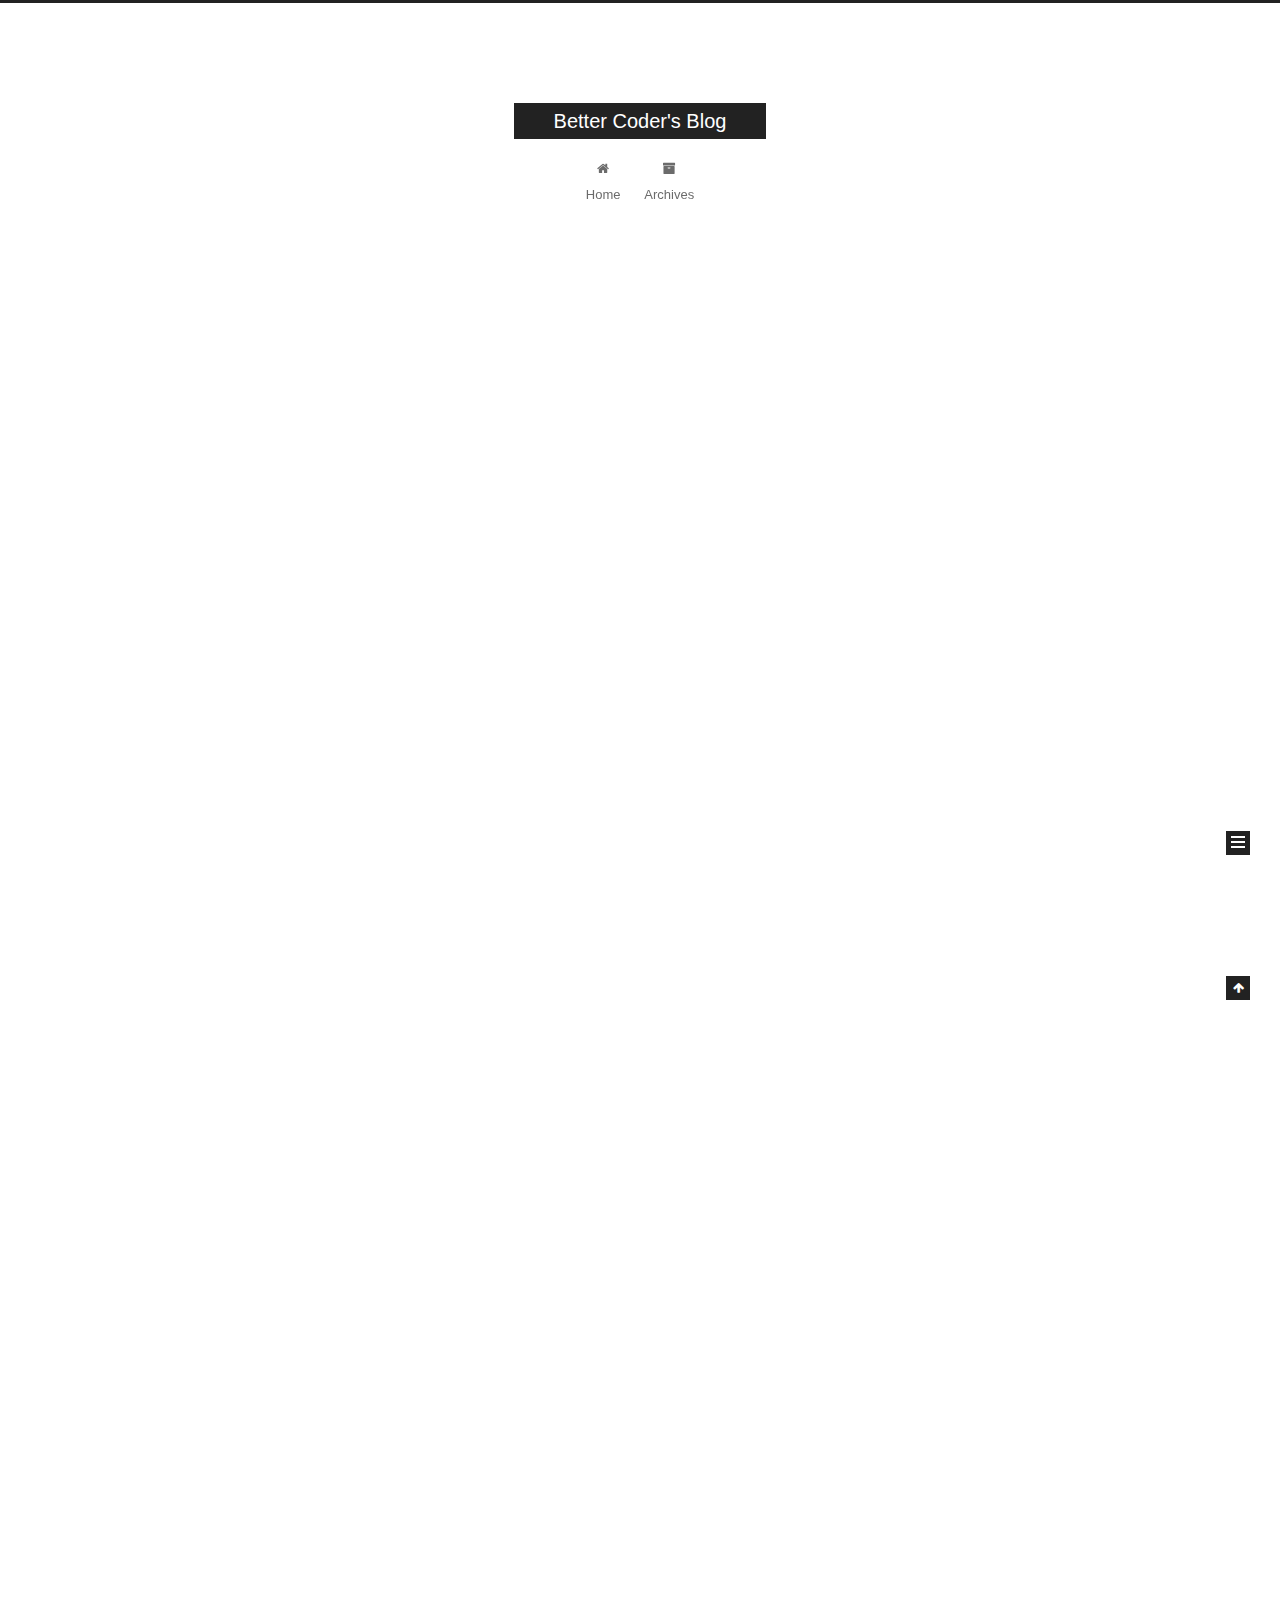
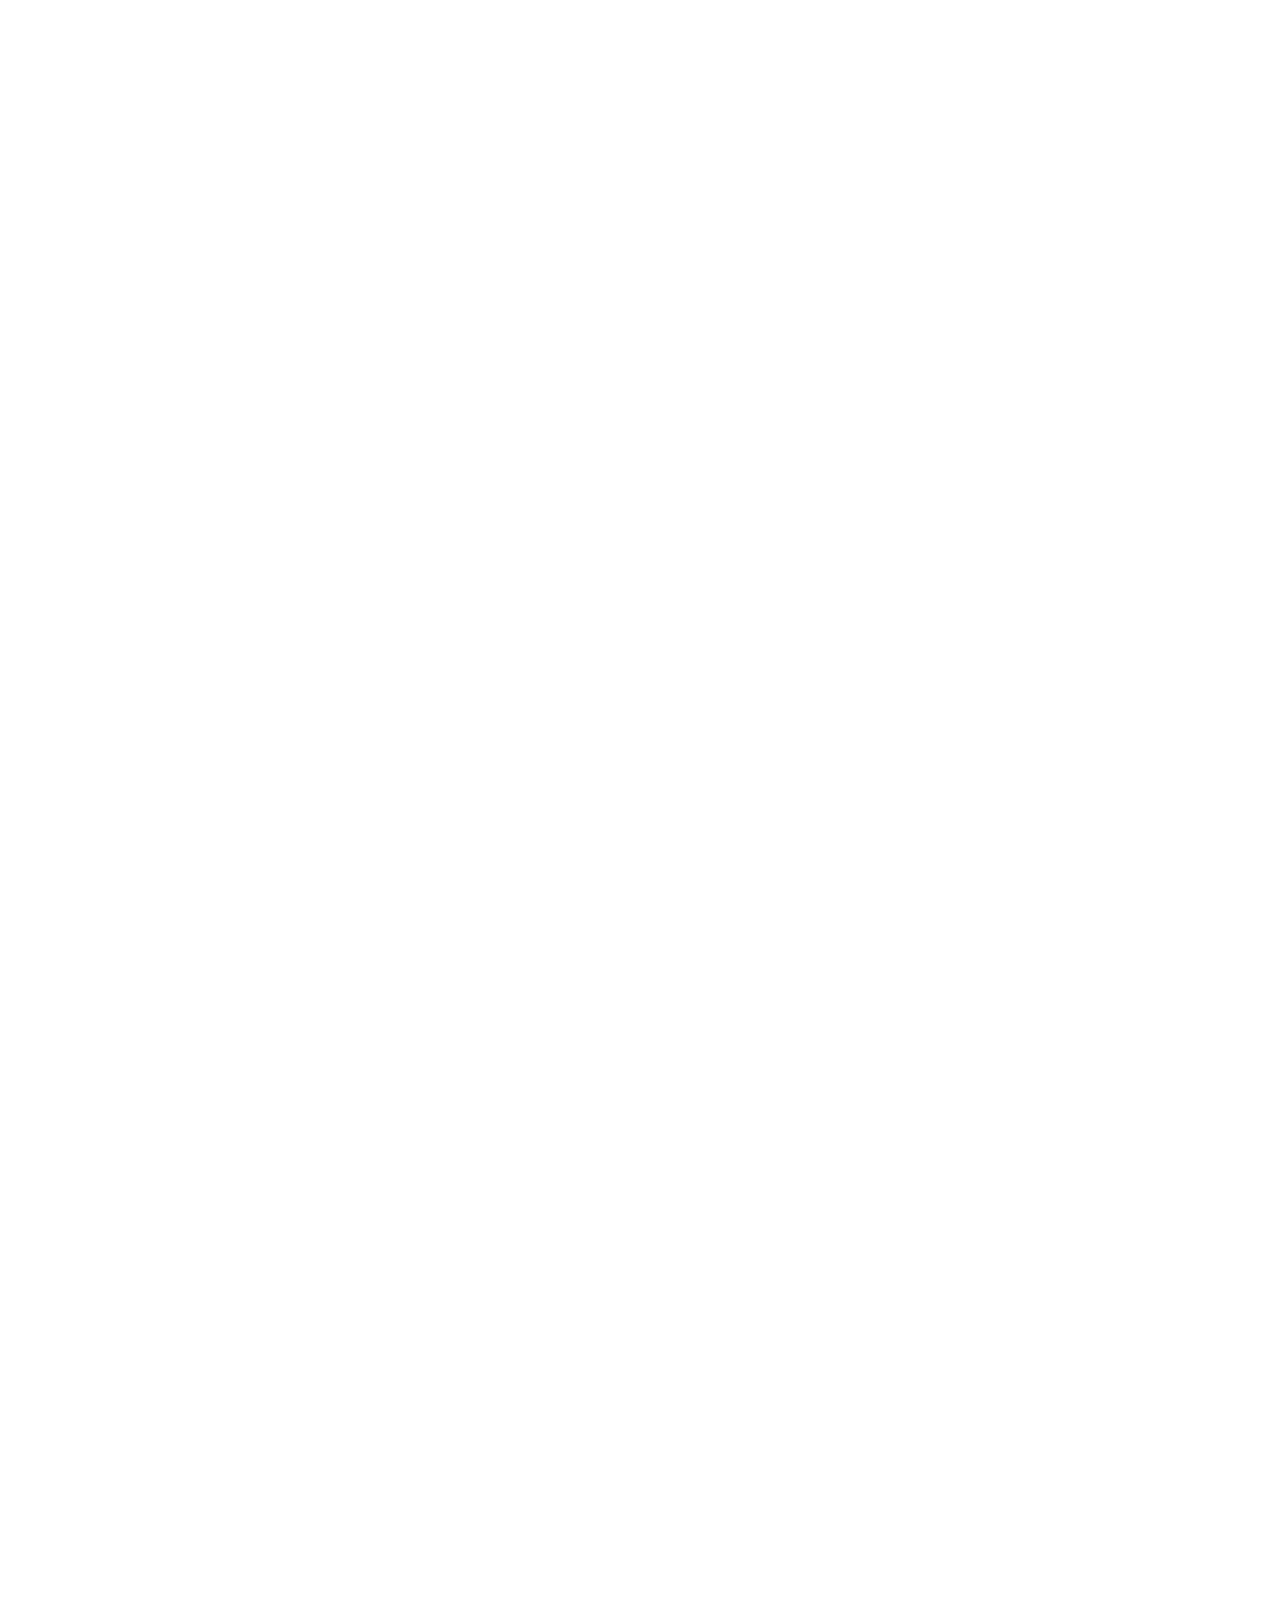
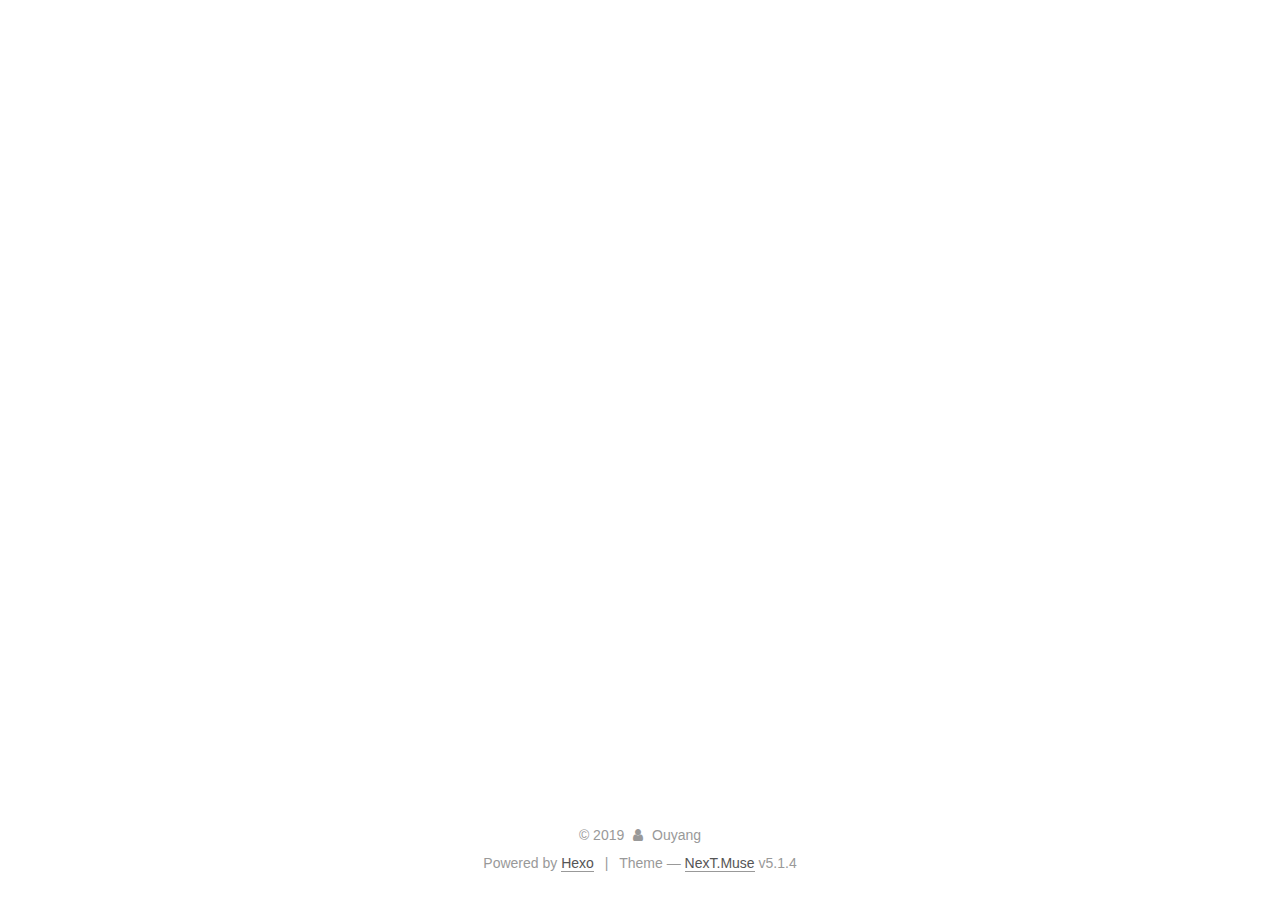
==== commit 2b47394d: "Site updated: 2019-05-25 17:19:12" ====
--- a/index.html
+++ b/index.html
@@ -232,6 +232,150 @@
   
   
   <div class="post-block">
+    <link itemprop="mainEntityOfPage" href="http://RobotOuyang.github.io/2019/05/25/C-智能指针/">
+
+    <span hidden itemprop="author" itemscope itemtype="http://schema.org/Person">
+      <meta itemprop="name" content="Ouyang">
+      <meta itemprop="description" content>
+      <meta itemprop="image" content="/images/avatar.gif">
+    </span>
+
+    <span hidden itemprop="publisher" itemscope itemtype="http://schema.org/Organization">
+      <meta itemprop="name" content="Better Coder's Blog">
+    </span>
+
+    
+      <header class="post-header">
+
+        
+        
+          <h1 class="post-title" itemprop="name headline">
+                
+                <a class="post-title-link" href="/2019/05/25/C-智能指针/" itemprop="url">C++智能指针</a></h1>
+        
+
+        <div class="post-meta">
+          <span class="post-time">
+            
+              <span class="post-meta-item-icon">
+                <i class="fa fa-calendar-o"></i>
+              </span>
+              
+                <span class="post-meta-item-text">Posted on</span>
+              
+              <time title="Post created" itemprop="dateCreated datePublished" datetime="2019-05-25T16:35:02+08:00">
+                2019-05-25
+              </time>
+            
+
+            
+
+            
+          </span>
+
+          
+
+          
+            
+          
+
+          
+          
+
+          
+
+          
+
+          
+
+        </div>
+      </header>
+    
+
+    
+    
+    
+    <div class="post-body" itemprop="articleBody">
+
+      
+      
+
+      
+        
+          
+            <h2 id="C-智能指针"><a href="#C-智能指针" class="headerlink" title="C++智能指针"></a>C++智能指针</h2><h3 id="auto-ptr："><a href="#auto-ptr：" class="headerlink" title="auto_ptr："></a><b>auto_ptr：</b></h3><p>在指针离开作用域时，会自动的delete<br>但是有如下问题：<br><br></p>
+<ol>
+<li>当auto_ptr值传递给函数的时候，在这个函数结束的时候指针就释放掉了，导致在函数结束之后无法访问之前传递给该函数的指针了。</li>
+<li>无法用于数组。因为默认析构函数调用的是delete，而数组需要用delete[]。</li>
+<li>无法和容器共用。</li>
+</ol>
+<h3 id="shared-ptr"><a href="#shared-ptr" class="headerlink" title="shared_ptr"></a><b>shared_ptr</b></h3><ul>
+<li>共享所有权(sharedownership)的概念。shared_ptr的目标非常简单：多个指针可以同时指向一个对象，当最后一个shared_ptr离开作用域时，内存才会自动释放。解决了auto_ptr的问题1。</li>
+<li><p>同时在构造的时候可以传个lambda函数来解决auto_ptr的问题2，eg:</p>
+<figure class="highlight c++"><table><tr><td class="gutter"><pre><span class="line">1</span><br></pre></td><td class="code"><pre><span class="line"><span class="built_in">shared_ptr</span>&lt;Test&gt; sptr(<span class="keyword">new</span> Test[<span class="number">5</span>], [](Test *p)&#123;<span class="keyword">delete</span>[] p;&#125;);</span><br></pre></td></tr></table></figure>
+</li>
+<li><p>但同时还存在如下问题：<br><br></p>
+<ol>
+<li><p>shared_ptr如果指向的内存块属于不同组，将产生错误。eg:</p>
+ <figure class="highlight c++"><table><tr><td class="gutter"><pre><span class="line">1</span><br><span class="line">2</span><br><span class="line">3</span><br><span class="line">4</span><br><span class="line">5</span><br><span class="line">6</span><br></pre></td><td class="code"><pre><span class="line"><span class="function"><span class="keyword">void</span> <span class="title">main</span><span class="params">( )</span></span></span><br><span class="line"><span class="function"></span>&#123;</span><br><span class="line"><span class="keyword">int</span>* p = <span class="keyword">new</span> <span class="keyword">int</span>;</span><br><span class="line"><span class="built_in">shared_ptr</span>&lt;<span class="keyword">int</span>&gt; sptr1( p);</span><br><span class="line"><span class="built_in">shared_ptr</span>&lt;<span class="keyword">int</span>&gt; sptr2( p );</span><br><span class="line">&#125;</span><br></pre></td></tr></table></figure>
+</li>
+<li><p>循环引用：如果共享智能指针卷入了循环引用，资源都不会正常释放。</p>
+</li>
+</ol>
+</li>
+</ul>
+<h3 id="weak-ptr"><a href="#weak-ptr" class="headerlink" title="weak_ptr"></a><b>weak_ptr</b></h3><p>解决shared_ptr无法循环引用的问题.机制是weak_reference.</p>
+<h3 id="unique-ptr"><a href="#unique-ptr" class="headerlink" title="unique_ptr"></a><b>unique_ptr</b></h3><p>unique_ptr遵循着独占语义,在任何时间点，资源只能唯一地被一个unique_ptr占有。当unique_ptr离开作用域，所包含的资源被释放。<br>可创建数组，eg:<br><figure class="highlight c++"><table><tr><td class="gutter"><pre><span class="line">1</span><br></pre></td><td class="code"><pre><span class="line"><span class="built_in">unique_ptr</span>&lt;<span class="keyword">int</span>[ ]&gt; uptr( <span class="keyword">new</span> <span class="keyword">int</span>[<span class="number">5</span>] );</span><br></pre></td></tr></table></figure></p>
+<p>unique_ptr不提供复制语义（拷贝赋值和拷贝构造都不可以），只支持移动语义(move semantics)</p>
+<p><br><br>源阅读链接：<a href="https://www.jianshu.com/p/e4919f1c3a28" target="_blank" rel="noopener">https://www.jianshu.com/p/e4919f1c3a28</a></p>
+
+          
+        
+      
+    </div>
+    
+    
+    
+
+    
+
+    
+
+    
+
+    <footer class="post-footer">
+      
+
+      
+
+      
+
+      
+      
+        <div class="post-eof"></div>
+      
+    </footer>
+  </div>
+  
+  
+  
+  </article>
+
+
+    
+      
+
+  
+
+  
+  
+  
+
+  <article class="post post-type-normal" itemscope itemtype="http://schema.org/Article">
+  
+  
+  
+  <div class="post-block">
     <link itemprop="mainEntityOfPage" href="http://RobotOuyang.github.io/2019/05/25/tensorflow-basics/">
 
     <span hidden itemprop="author" itemscope itemtype="http://schema.org/Person">
@@ -403,7 +547,7 @@
               
                 <a href="/archives/">
               
-                  <span class="site-state-item-count">1</span>
+                  <span class="site-state-item-count">2</span>
                   <span class="site-state-item-name">posts</span>
                 </a>
               </div>
--- a/css/main.css
+++ b/css/main.css
@@ -1822,7 +1822,7 @@
   width: 4px;
   height: 4px;
   border-radius: 50%;
-  background: #ff28c3;
+  background: #edfeff;
 }
 .links-of-blogroll {
   font-size: 13px;
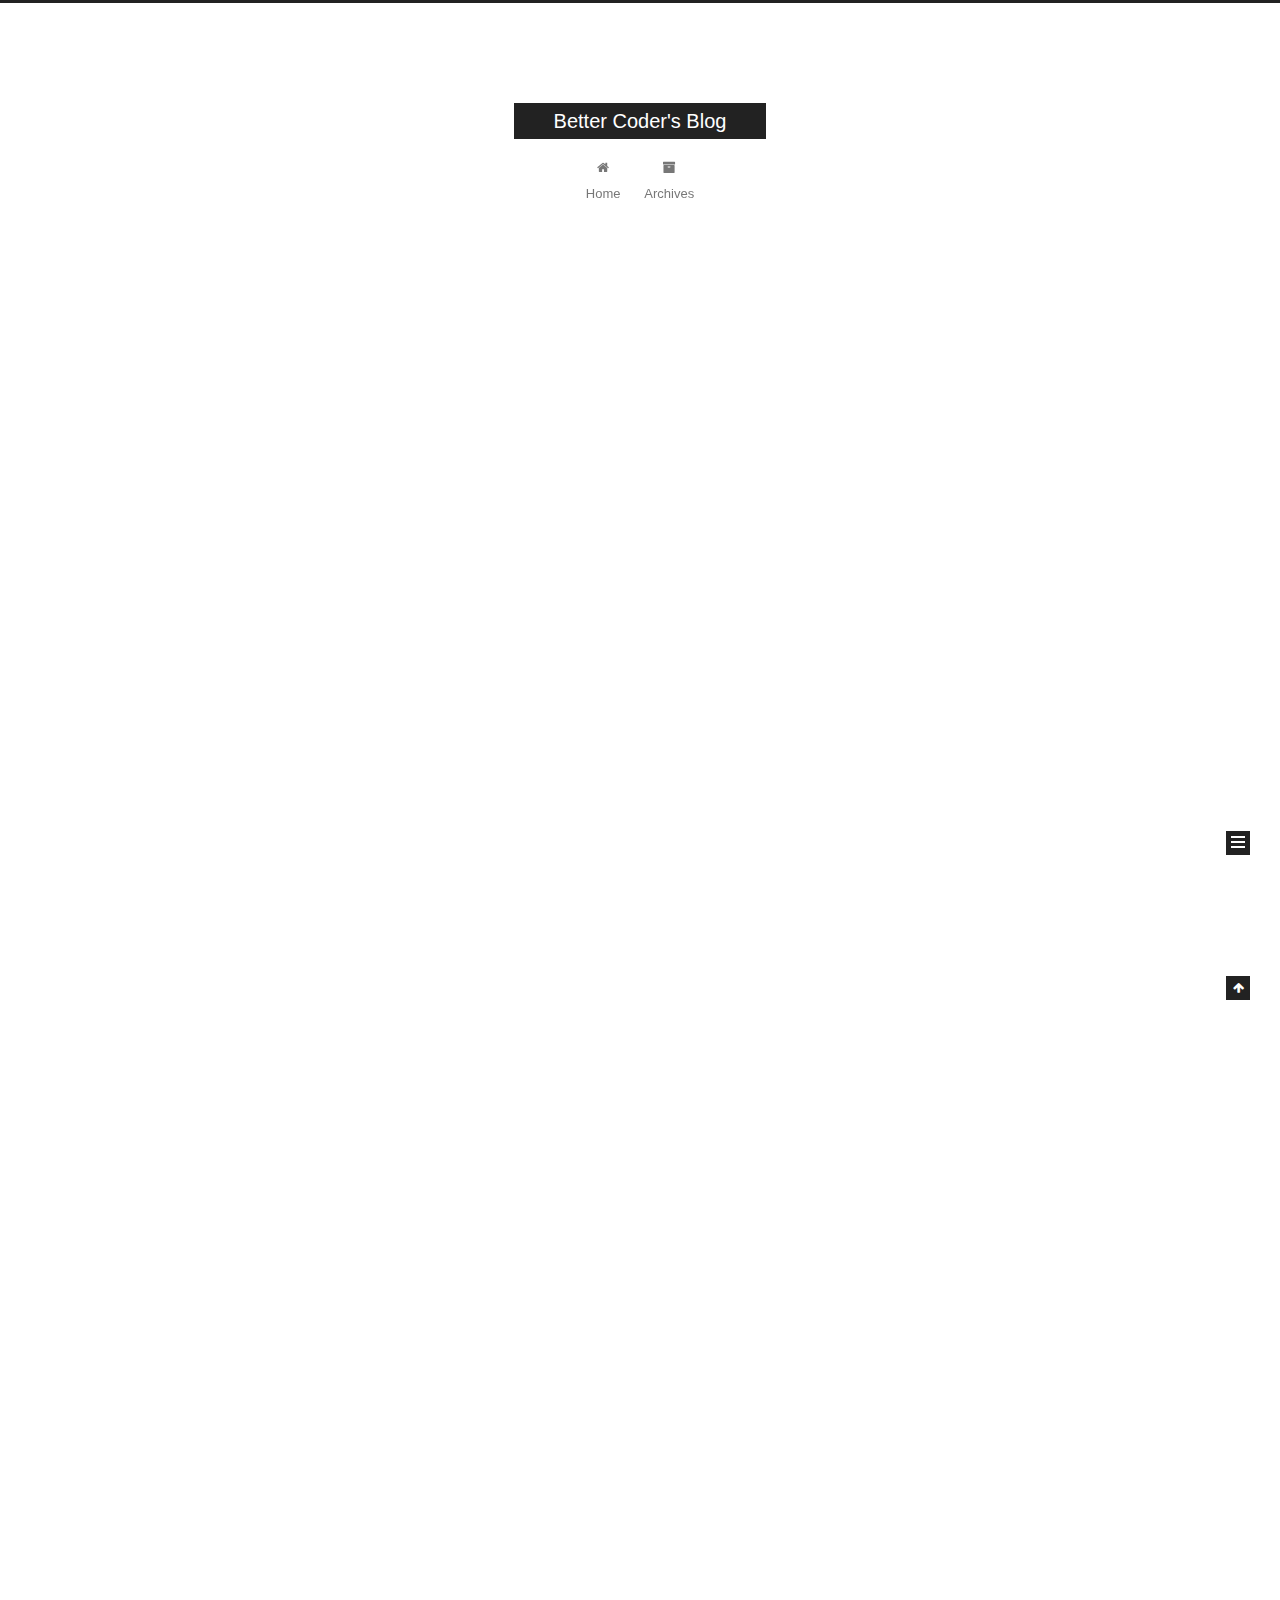
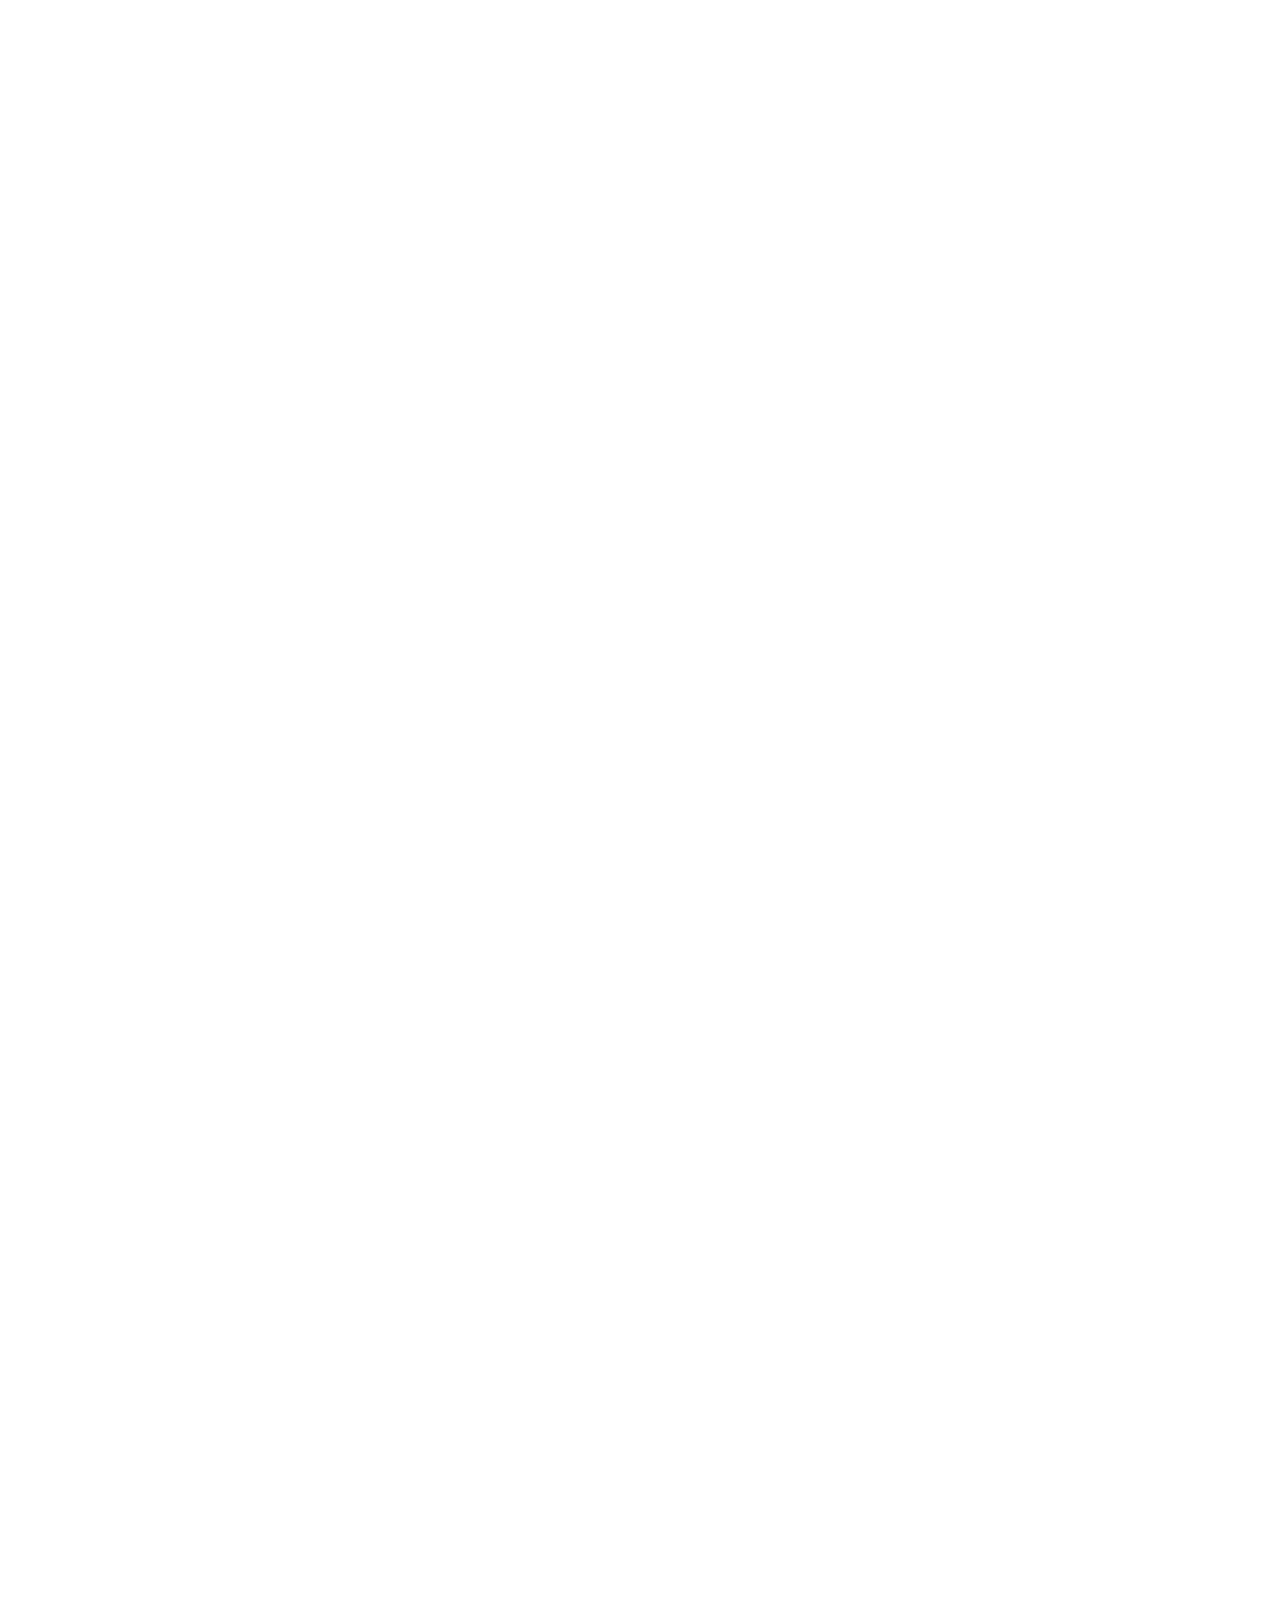
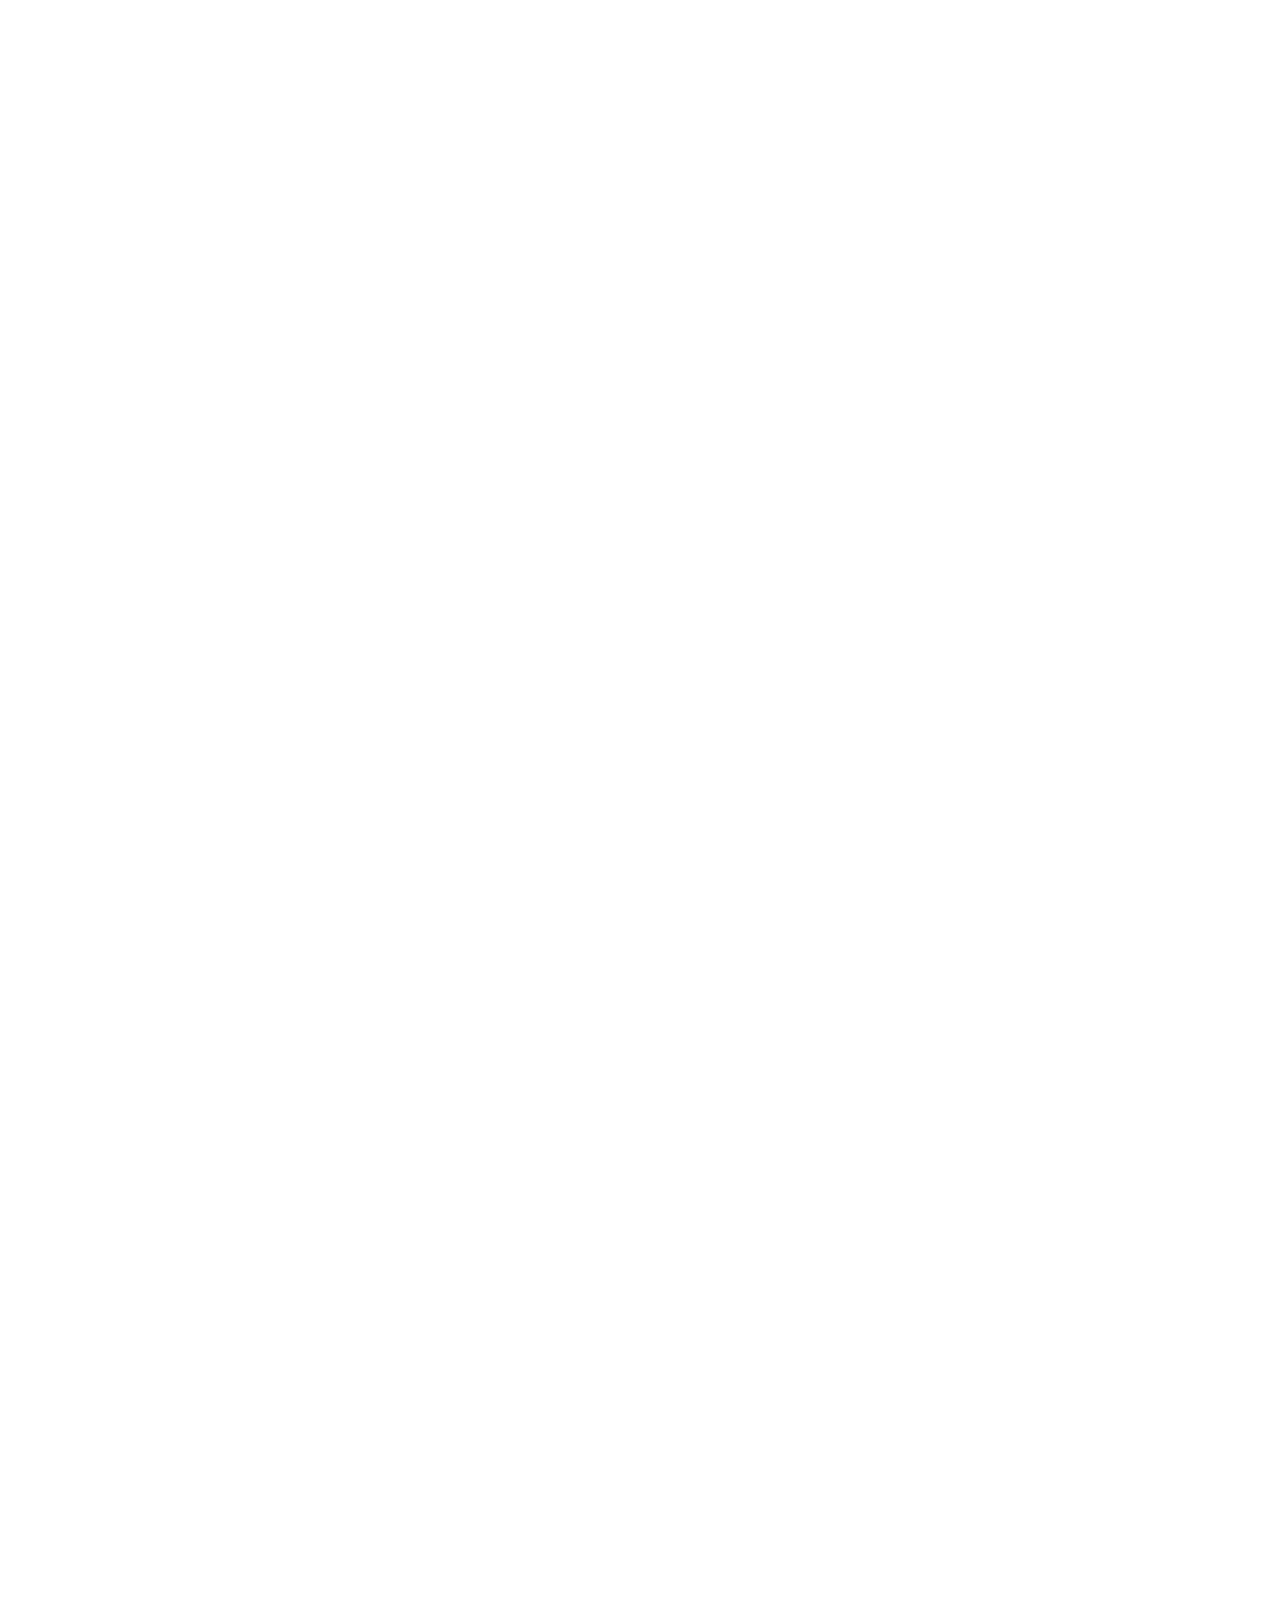
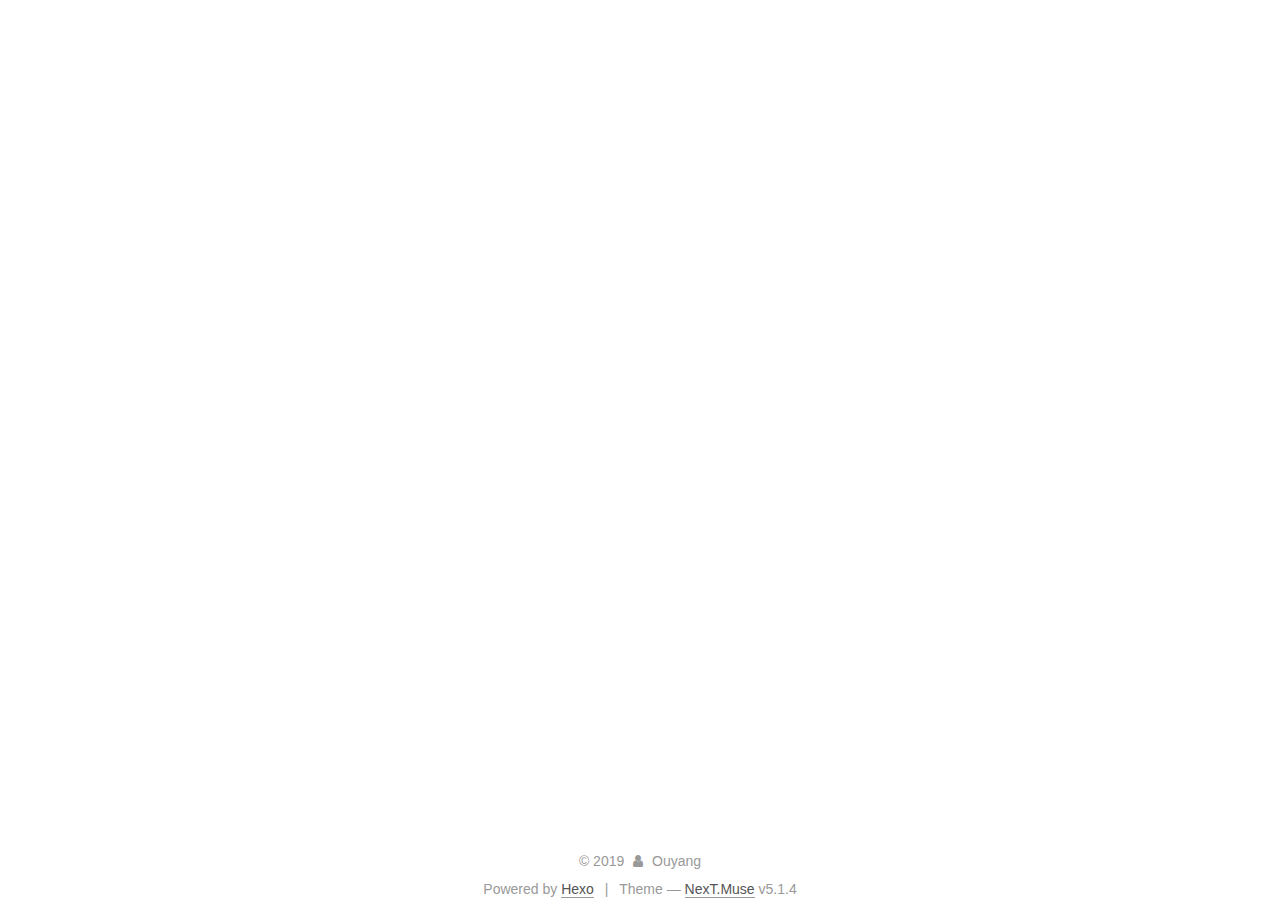
==== commit dc45809d: "Site updated: 2019-05-26 08:47:43" ====
--- a/index.html
+++ b/index.html
@@ -466,6 +466,23 @@
 <li>tf.placeholder 占位符</li>
 <li>tf.Variable 变量</li>
 </ul>
+<h3 id="tensorflow变量"><a href="#tensorflow变量" class="headerlink" title="tensorflow变量"></a>tensorflow变量</h3><p>tf.Variable方法是操作，返回值是变量(特殊的张量)<br>tensor在TensorFlow的垃圾回收里会回收掉，而Variable不会被回收掉，一般tf.Variable用来维护状态，比如权重w和偏置b就是用Variable。<br>变量使用流程：<br><img src="/2019/05/25/tensorflow-basics/tensorflow_04.png" alt="变量使用流程"></p>
+<h3 id="Save的使用"><a href="#Save的使用" class="headerlink" title="Save的使用"></a>Save的使用</h3><figure class="highlight python"><table><tr><td class="gutter"><pre><span class="line">1</span><br><span class="line">2</span><br><span class="line">3</span><br><span class="line">4</span><br><span class="line">5</span><br></pre></td><td class="code"><pre><span class="line"><span class="comment">#save</span></span><br><span class="line">saver = tf.train.Saver(&#123;<span class="string">'W'</span>: W, <span class="string">'b'</span>: b&#125;)</span><br><span class="line">saver.save(sess, <span class="string">'./summary/test.ckpt'</span>, global_step=<span class="number">0</span>)</span><br><span class="line"><span class="comment">#restore</span></span><br><span class="line">saver.restore(sess, <span class="string">'./summary/test.ckpt-0'</span>)</span><br></pre></td></tr></table></figure>
+<h3 id="tensorflow-Operation"><a href="#tensorflow-Operation" class="headerlink" title="tensorflow Operation"></a>tensorflow Operation</h3><p>数据流图由节点和有向边组成，每个节点均对应一个操作。操作是模型功能的实际载体。</p>
+<ul>
+<li>存储节点：有状态的变量操作，通常存储模型参数 tf.Variable</li>
+<li>计算节点：无状态的计算或控制操作，负责算法逻辑表达或流程控制  tf.assign_add()</li>
+<li>数据节点：数据的占位符操作，用于描述图外输入数据的属性 tf.placeholder</li>
+</ul>
+<h3 id="tensorflow会话"><a href="#tensorflow会话" class="headerlink" title="tensorflow会话"></a>tensorflow会话</h3><p>提供了估算张量和执行操作的运行环境<br><figure class="highlight python"><table><tr><td class="gutter"><pre><span class="line">1</span><br><span class="line">2</span><br><span class="line">3</span><br></pre></td><td class="code"><pre><span class="line">sess = tf.Session(target=..., graph=..., config=...)</span><br><span class="line">sess.run()</span><br><span class="line">sess.close()</span><br></pre></td></tr></table></figure></p>
+<p>其中target是执行引擎，graph是加载的数据流图，config是启动的配置项<br>估算张量的另外两种方法:Tensor.eval()估算张量  Operation.run()执行操作,本质上其实都是Session.run()</p>
+<h3 id="tensorflow优化器"><a href="#tensorflow优化器" class="headerlink" title="tensorflow优化器"></a>tensorflow优化器</h3><p>迭代优化三个步骤：</p>
+<ul>
+<li>计算梯度:compute_gradients()</li>
+<li>处理梯度:按用户自己的需求处理梯度值，如梯度裁剪和梯度加权等</li>
+<li>应用梯度:调用apply_gradients() 把处理后的梯度值应用到模型参数</li>
+</ul>
+<h3 id="tensorflow张量代码实例"><a href="#tensorflow张量代码实例" class="headerlink" title="tensorflow张量代码实例"></a>tensorflow张量代码实例</h3><figure class="highlight python"><table><tr><td class="gutter"><pre><span class="line">1</span><br><span class="line">2</span><br><span class="line">3</span><br><span class="line">4</span><br><span class="line">5</span><br><span class="line">6</span><br><span class="line">7</span><br></pre></td><td class="code"><pre><span class="line"><span class="keyword">import</span> tensorflow <span class="keyword">as</span> tf</span><br><span class="line">W = tf.Variable(&lt;initial-value&gt;, name=&lt;optional-value&gt;)</span><br><span class="line"></span><br><span class="line">y = tf.matmul(W, ...another variable <span class="keyword">or</span> tensor ...)</span><br><span class="line">z = tf.sigmoid(W + y)</span><br><span class="line">W.assign(W + <span class="number">1.0</span>)</span><br><span class="line">W.assign_add(<span class="number">1.0</span>)</span><br></pre></td></tr></table></figure>
 
           
         
--- a/css/main.css
+++ b/css/main.css
@@ -1822,7 +1822,7 @@
   width: 4px;
   height: 4px;
   border-radius: 50%;
-  background: #edfeff;
+  background: #091d40;
 }
 .links-of-blogroll {
   font-size: 13px;
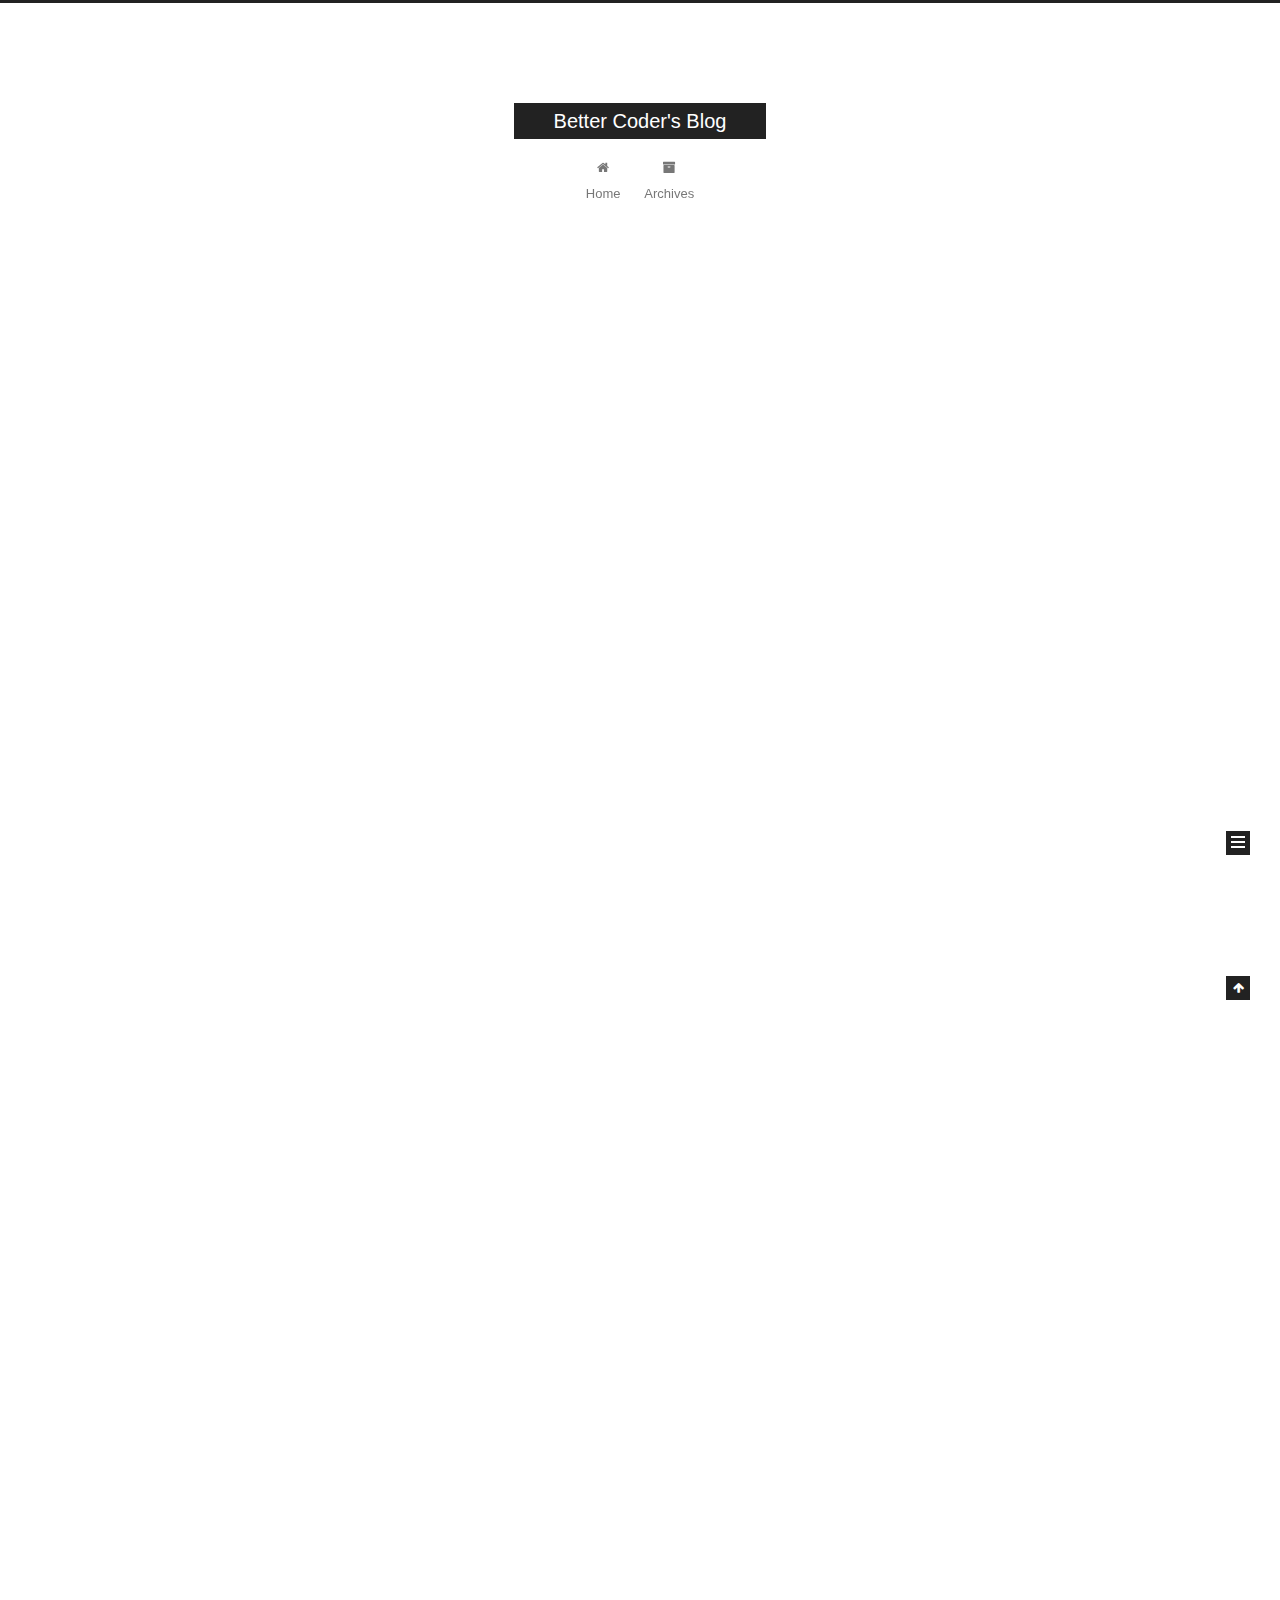
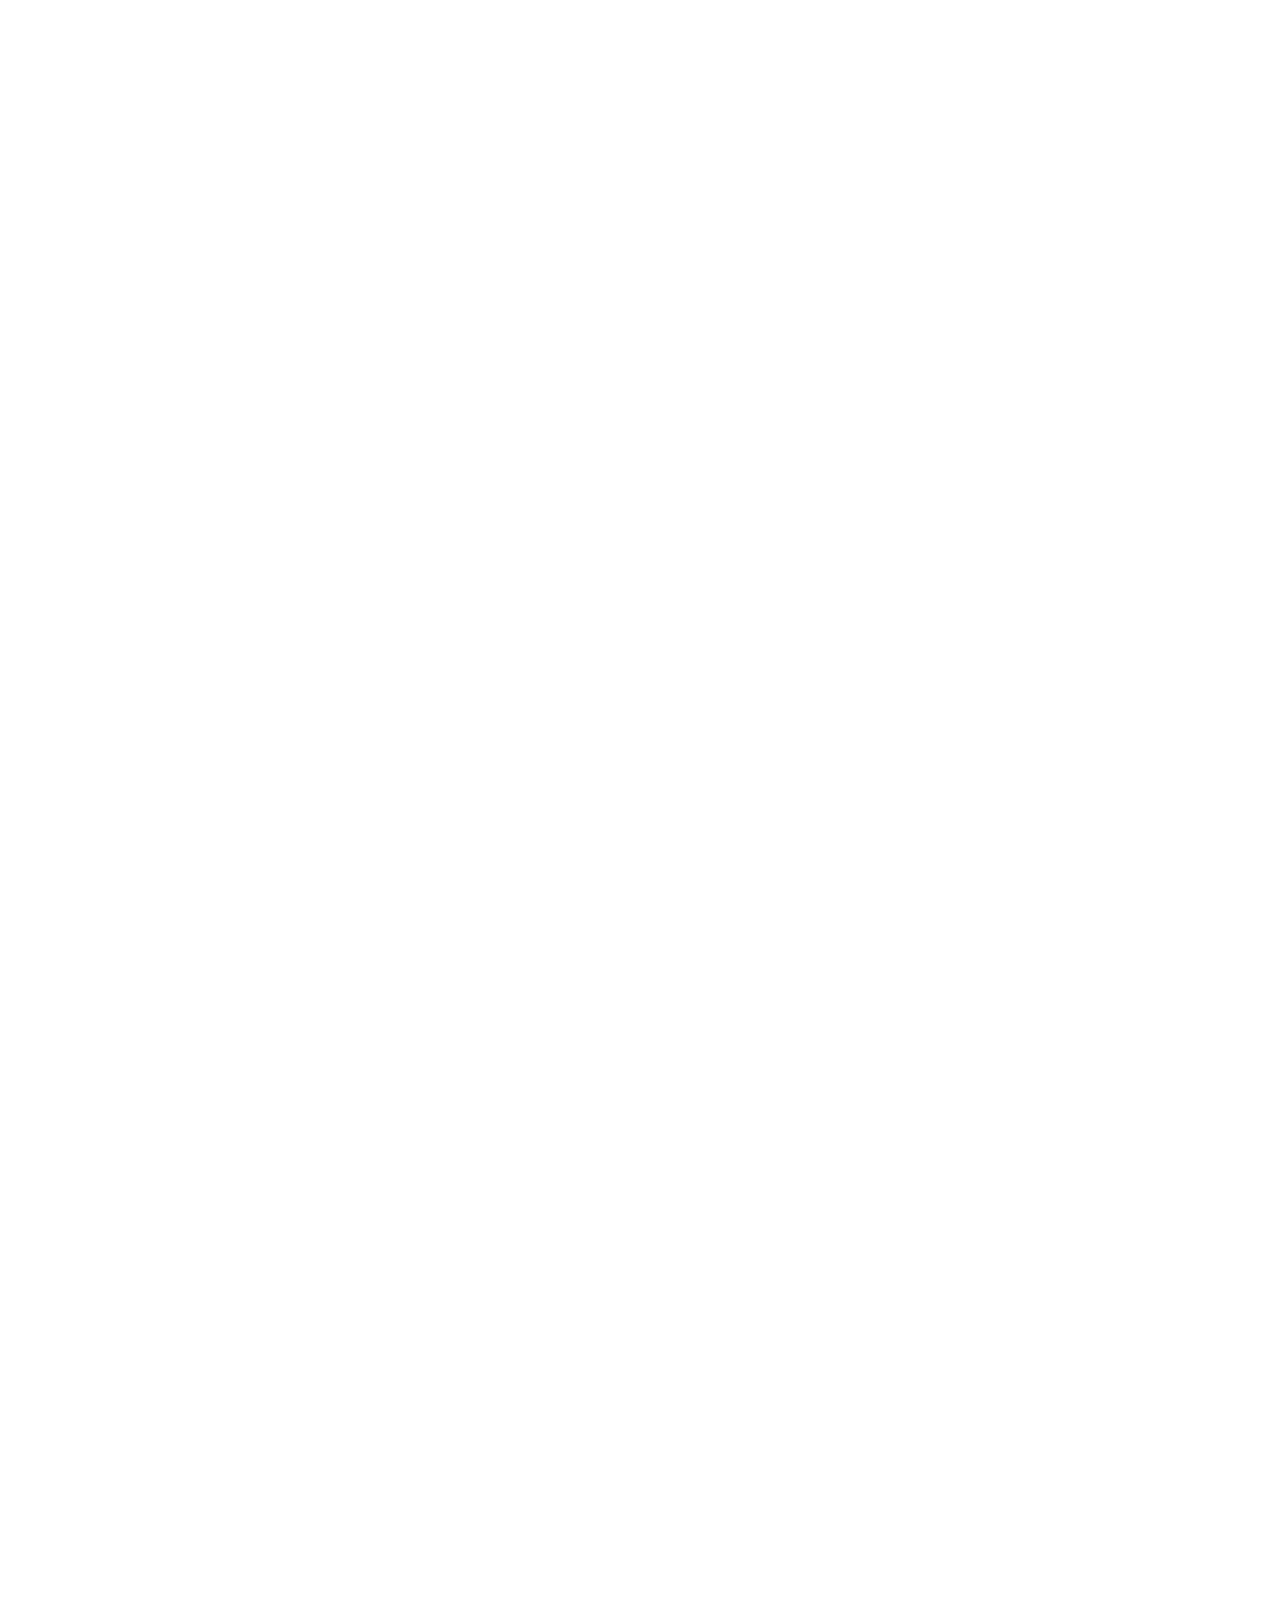
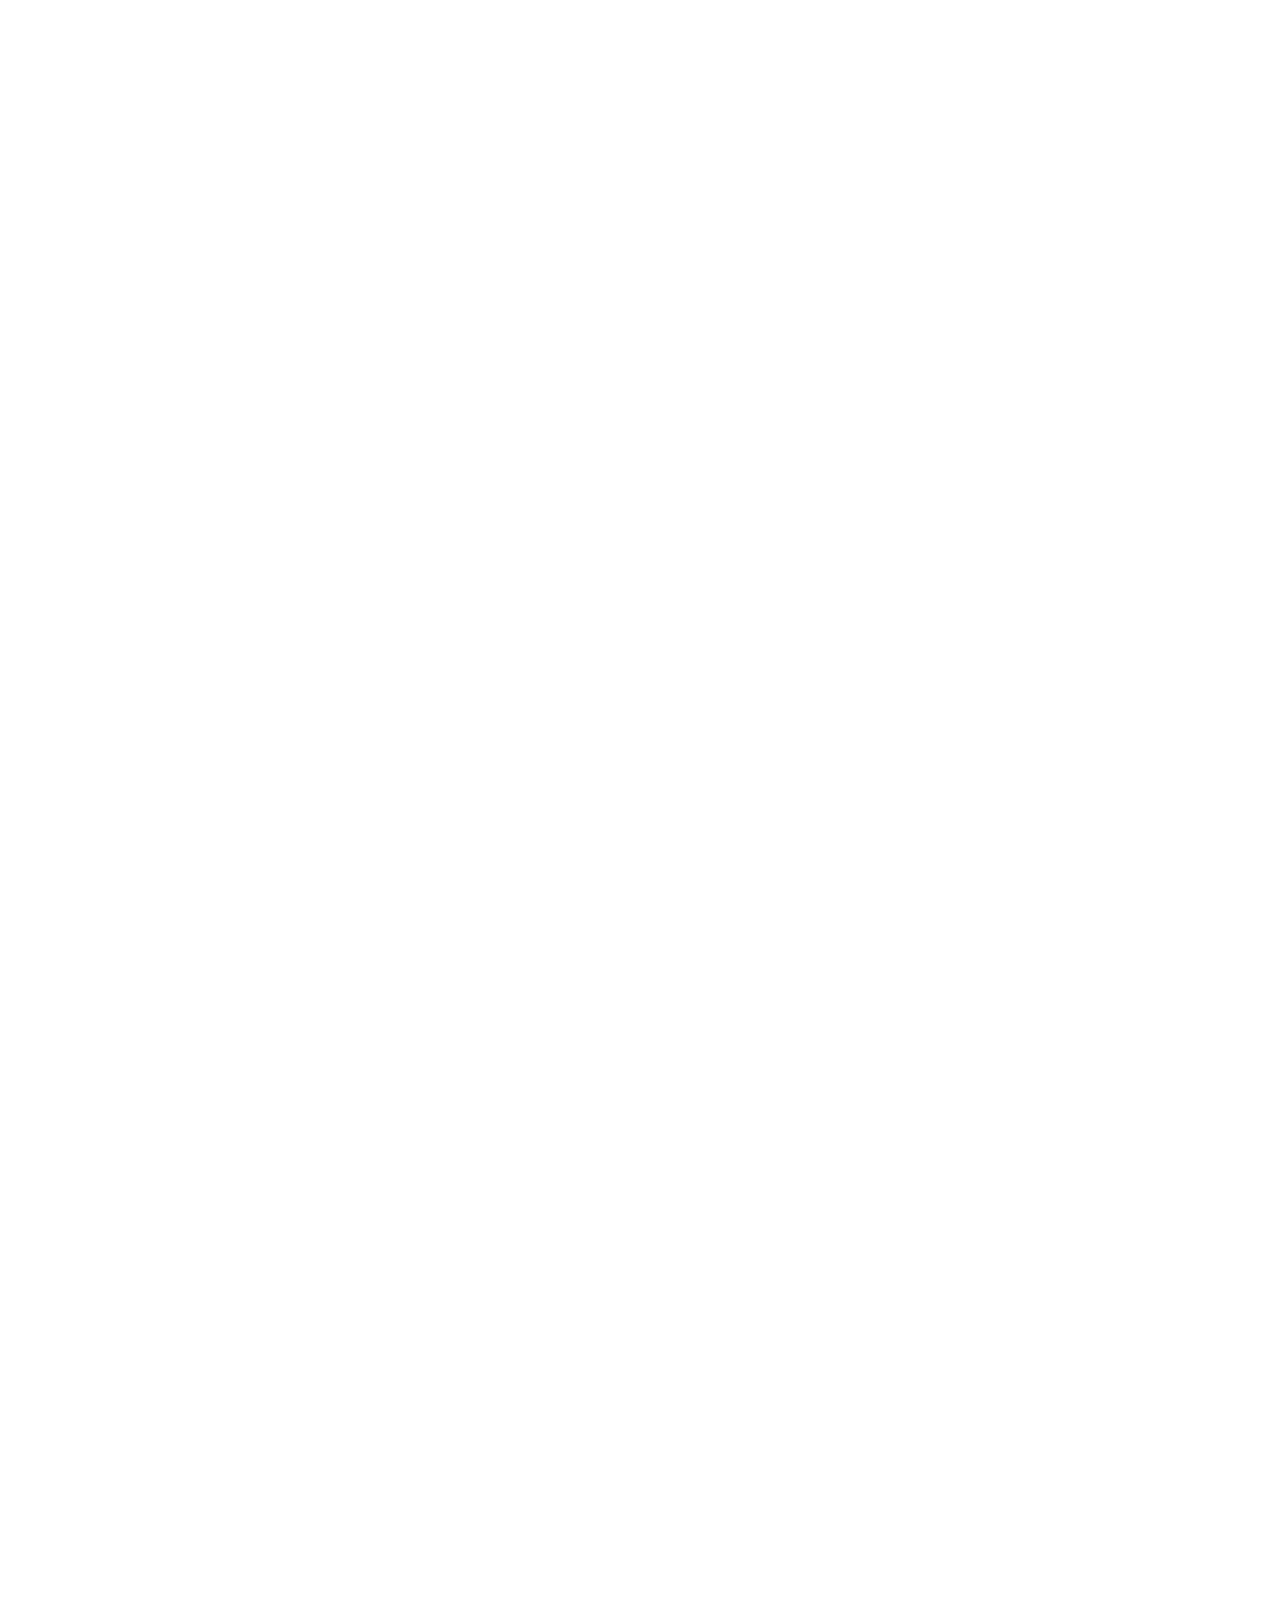
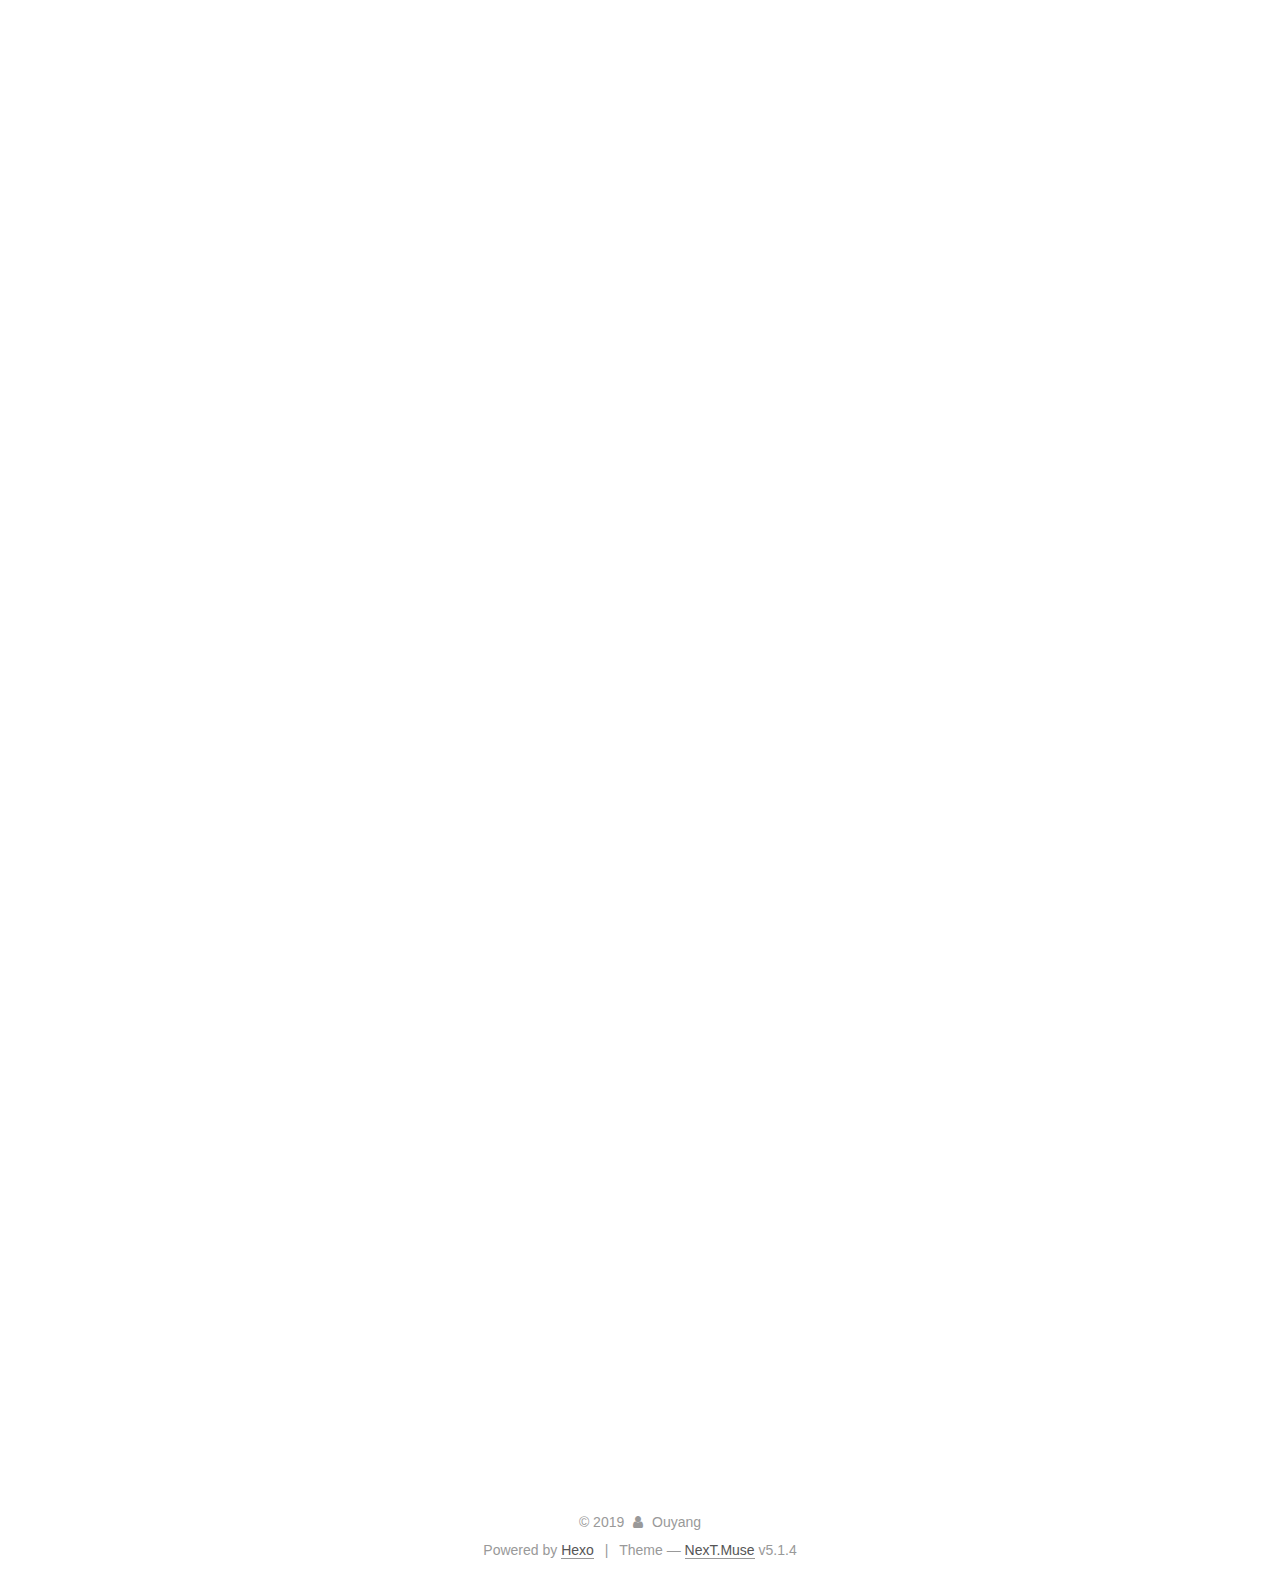
==== commit a058b9b9: "Site updated: 2019-05-27 00:23:24" ====
--- a/index.html
+++ b/index.html
@@ -218,6 +218,127 @@
           <div id="content" class="content">
             
   <section id="posts" class="posts-expand">
+    
+      
+
+  
+
+  
+  
+  
+
+  <article class="post post-type-normal" itemscope itemtype="http://schema.org/Article">
+  
+  
+  
+  <div class="post-block">
+    <link itemprop="mainEntityOfPage" href="http://RobotOuyang.github.io/2019/05/27/C-Primer-Notes-01/">
+
+    <span hidden itemprop="author" itemscope itemtype="http://schema.org/Person">
+      <meta itemprop="name" content="Ouyang">
+      <meta itemprop="description" content>
+      <meta itemprop="image" content="/images/avatar.gif">
+    </span>
+
+    <span hidden itemprop="publisher" itemscope itemtype="http://schema.org/Organization">
+      <meta itemprop="name" content="Better Coder's Blog">
+    </span>
+
+    
+      <header class="post-header">
+
+        
+        
+          <h1 class="post-title" itemprop="name headline">
+                
+                <a class="post-title-link" href="/2019/05/27/C-Primer-Notes-01/" itemprop="url">C++ Primer Notes 01</a></h1>
+        
+
+        <div class="post-meta">
+          <span class="post-time">
+            
+              <span class="post-meta-item-icon">
+                <i class="fa fa-calendar-o"></i>
+              </span>
+              
+                <span class="post-meta-item-text">Posted on</span>
+              
+              <time title="Post created" itemprop="dateCreated datePublished" datetime="2019-05-27T00:22:20+08:00">
+                2019-05-27
+              </time>
+            
+
+            
+
+            
+          </span>
+
+          
+
+          
+            
+          
+
+          
+          
+
+          
+
+          
+
+          
+
+        </div>
+      </header>
+    
+
+    
+    
+    
+    <div class="post-body" itemprop="articleBody">
+
+      
+      
+
+      
+        
+          
+            <h2 id="C-Primer阅读记录"><a href="#C-Primer阅读记录" class="headerlink" title="C++ Primer阅读记录"></a>C++ Primer阅读记录</h2><h3 id="C-指向指针的指针"><a href="#C-指向指针的指针" class="headerlink" title="C++指向指针的指针"></a>C++指向指针的指针</h3><figure class="highlight c++"><table><tr><td class="gutter"><pre><span class="line">1</span><br><span class="line">2</span><br><span class="line">3</span><br></pre></td><td class="code"><pre><span class="line"><span class="keyword">int</span> i = <span class="number">1</span>;</span><br><span class="line"><span class="keyword">int</span> *q = &amp;i;</span><br><span class="line"><span class="keyword">int</span> **p = &amp;q;</span><br></pre></td></tr></table></figure>
+<h3 id="C-指向指针的引用"><a href="#C-指向指针的引用" class="headerlink" title="C++指向指针的引用"></a>C++指向指针的引用</h3><figure class="highlight c++"><table><tr><td class="gutter"><pre><span class="line">1</span><br><span class="line">2</span><br><span class="line">3</span><br><span class="line">4</span><br><span class="line">5</span><br></pre></td><td class="code"><pre><span class="line"><span class="keyword">int</span> *p;</span><br><span class="line"><span class="keyword">int</span> *&amp;q = p;<span class="comment">//q是指针p的引用</span></span><br><span class="line"><span class="keyword">int</span> i = <span class="number">1</span>;</span><br><span class="line">q = &amp;i;<span class="comment">//q指向i</span></span><br><span class="line">*q = <span class="number">0</span>;<span class="comment">//q指向0，不再指向i</span></span><br></pre></td></tr></table></figure>
+
+          
+        
+      
+    </div>
+    
+    
+    
+
+    
+
+    
+
+    
+
+    <footer class="post-footer">
+      
+
+      
+
+      
+
+      
+      
+        <div class="post-eof"></div>
+      
+    </footer>
+  </div>
+  
+  
+  
+  </article>
+
+
     
       
 
@@ -564,7 +685,7 @@
               
                 <a href="/archives/">
               
-                  <span class="site-state-item-count">2</span>
+                  <span class="site-state-item-count">3</span>
                   <span class="site-state-item-name">posts</span>
                 </a>
               </div>
--- a/css/main.css
+++ b/css/main.css
@@ -1822,7 +1822,7 @@
   width: 4px;
   height: 4px;
   border-radius: 50%;
-  background: #091d40;
+  background: #ffa35d;
 }
 .links-of-blogroll {
   font-size: 13px;
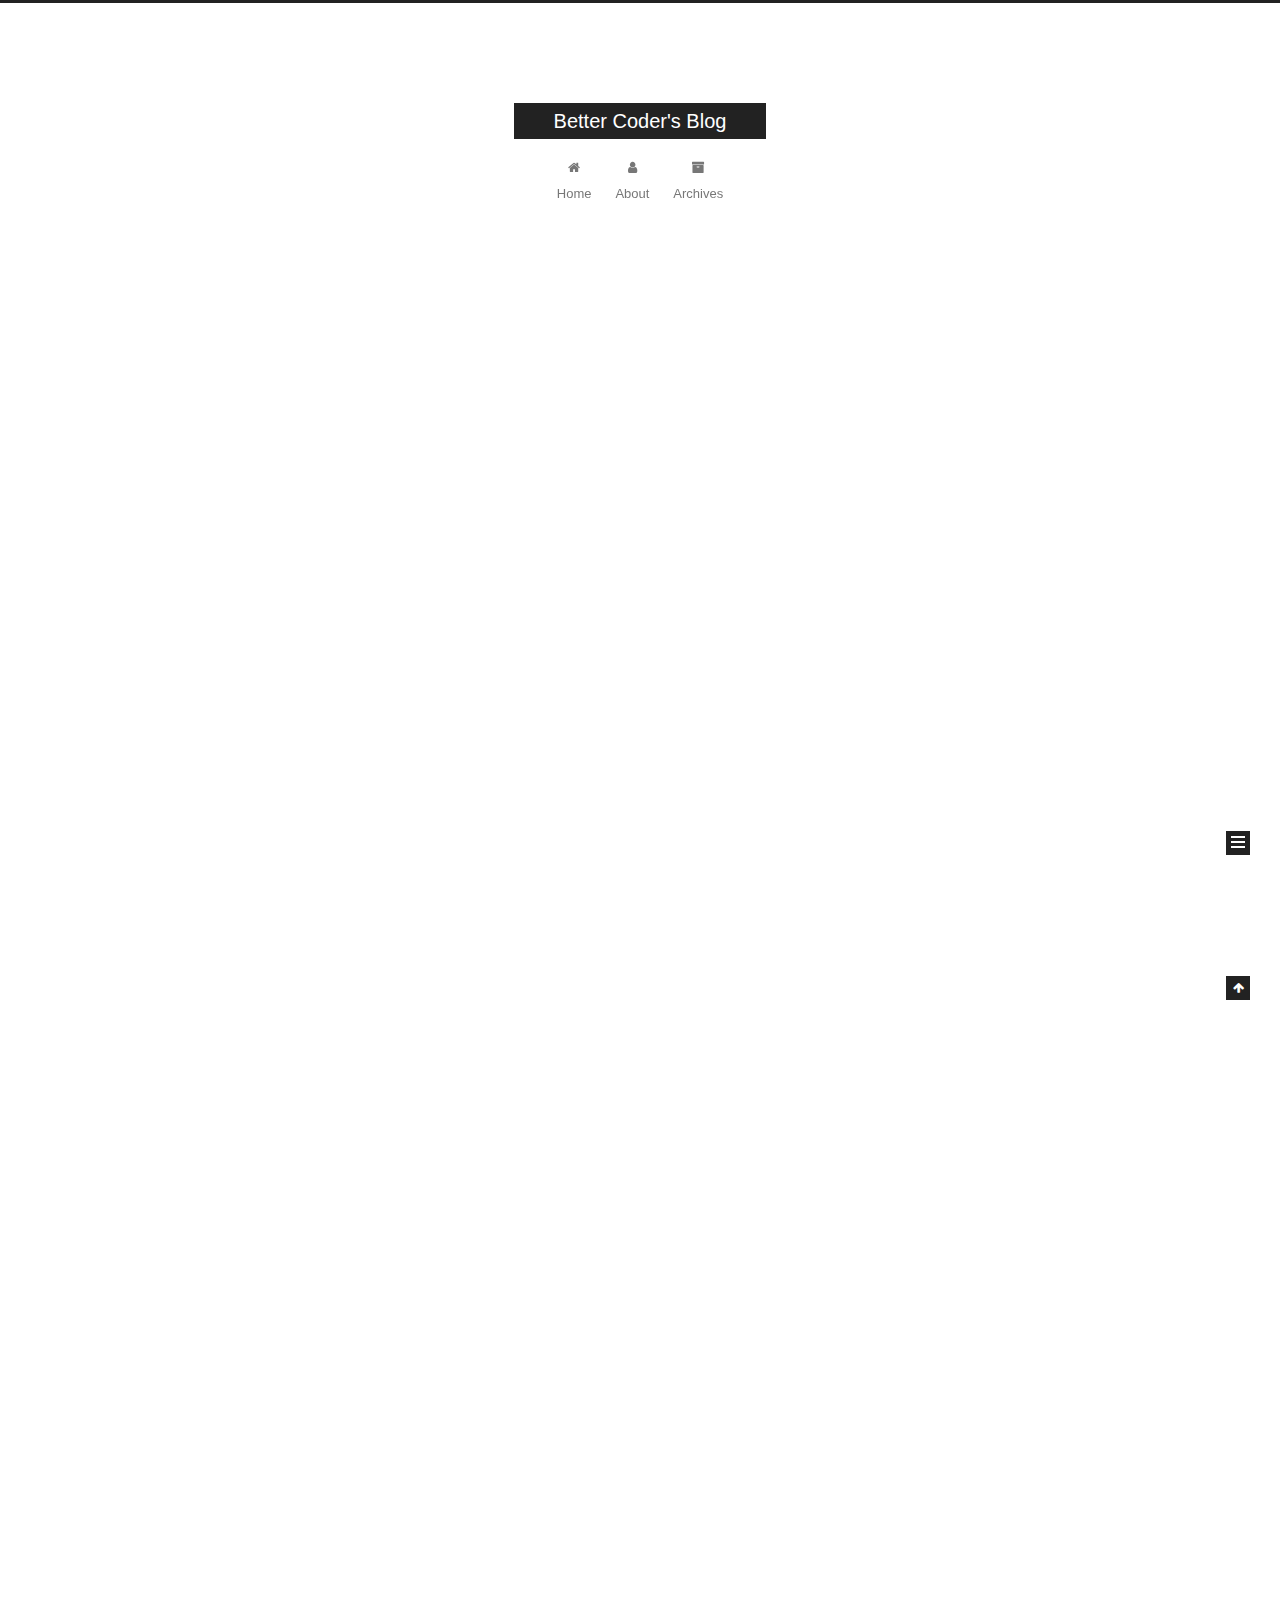
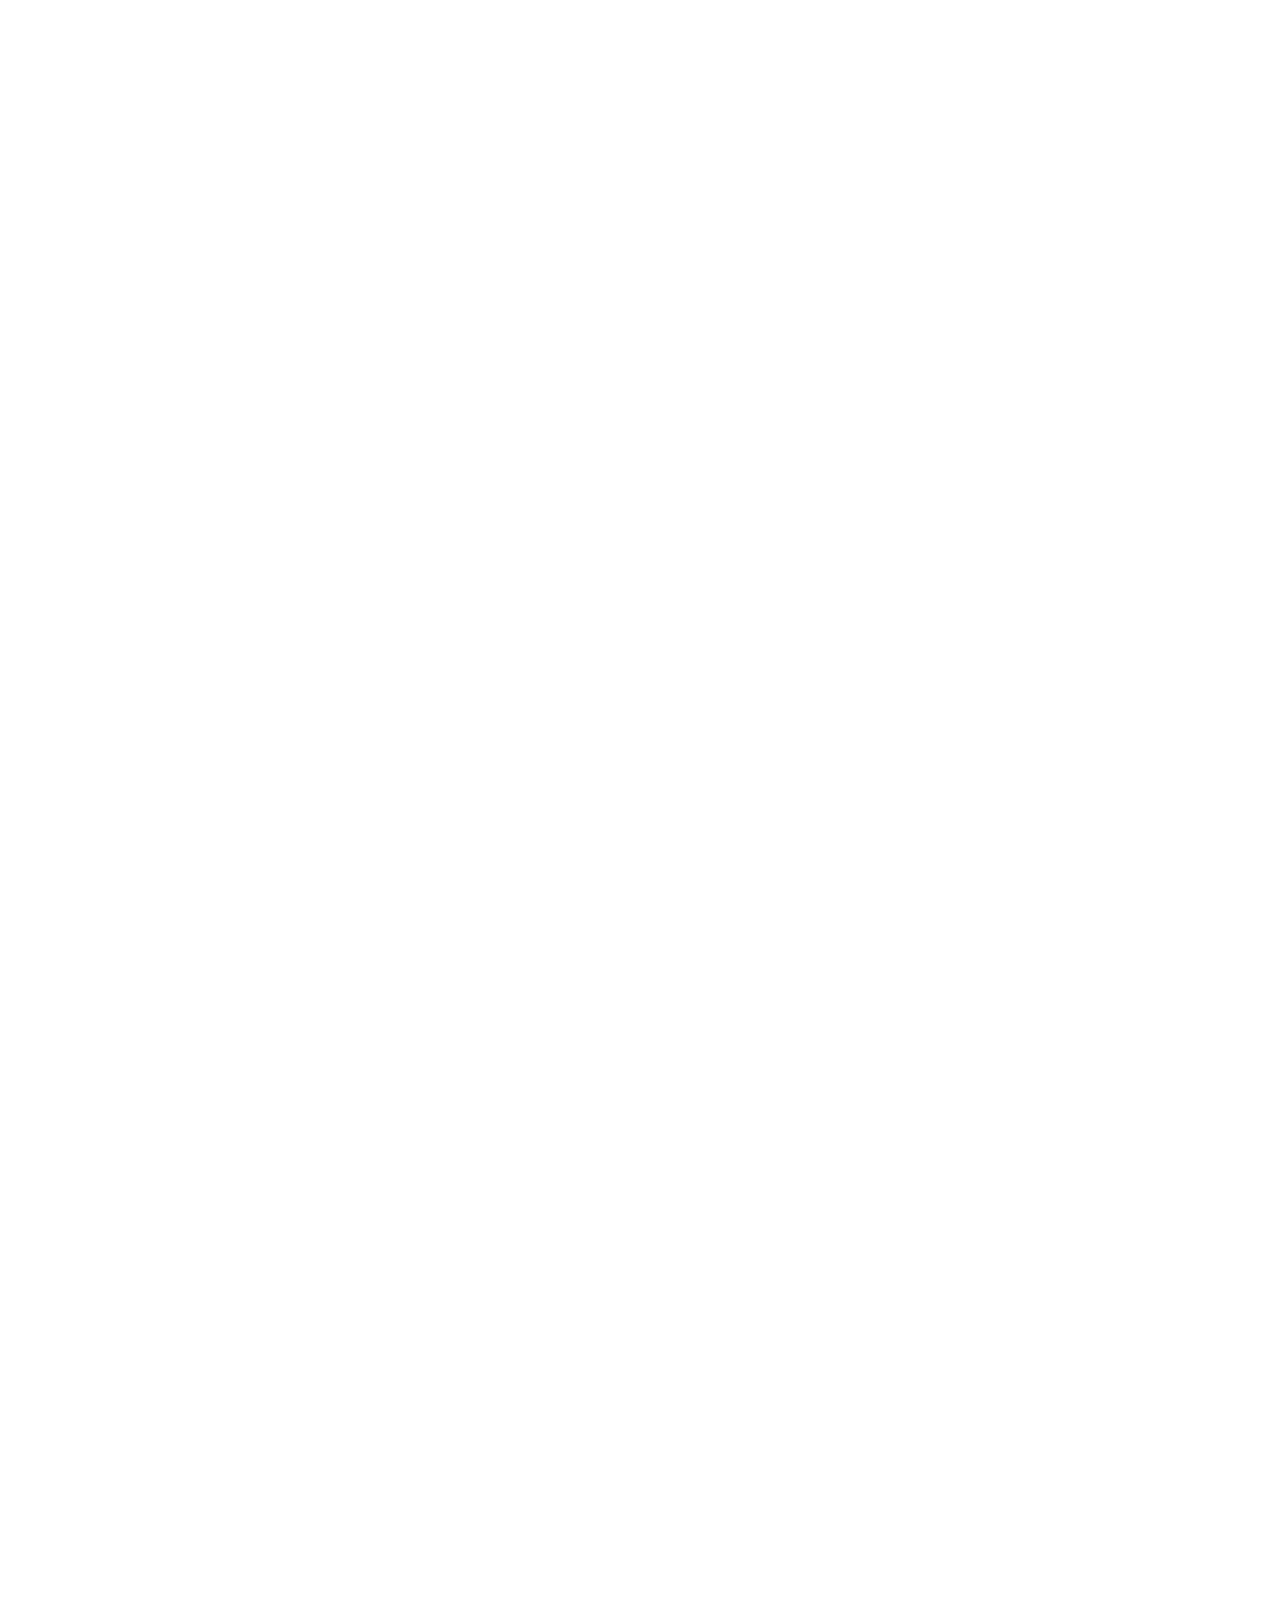
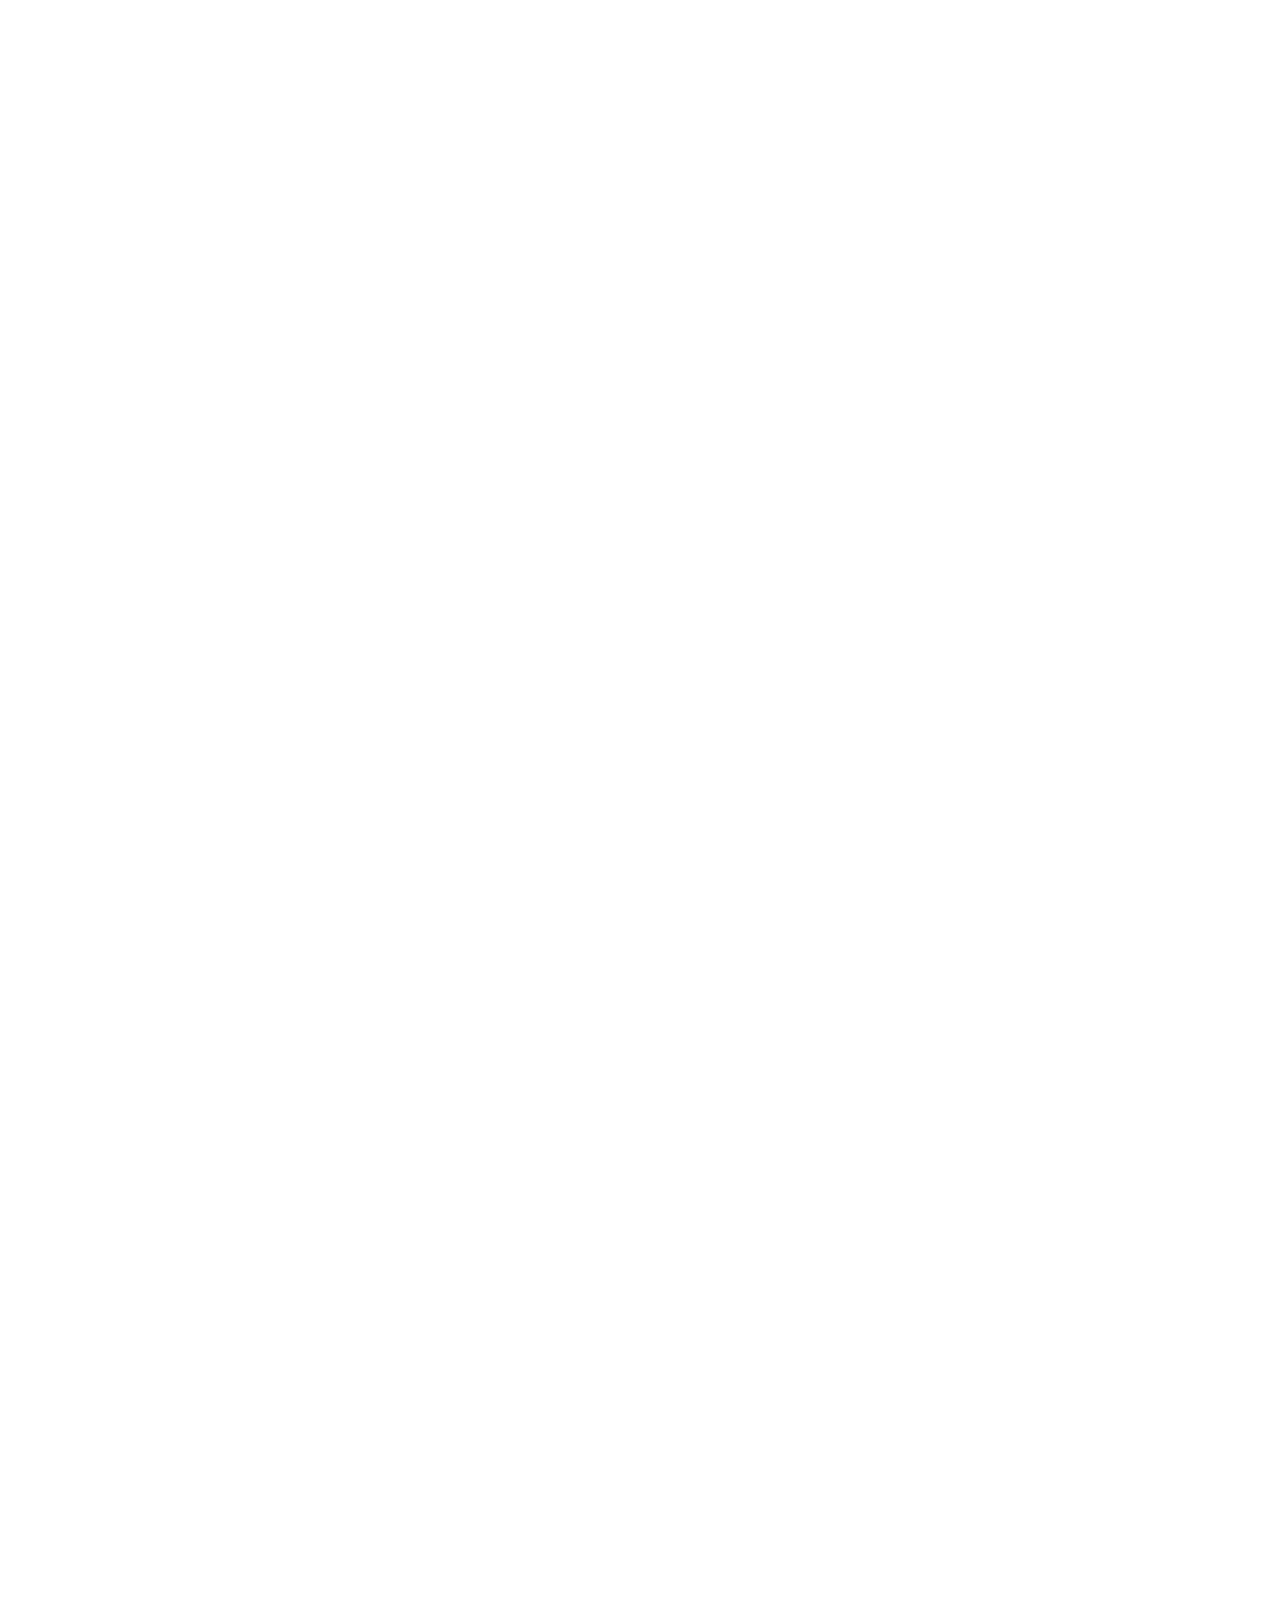
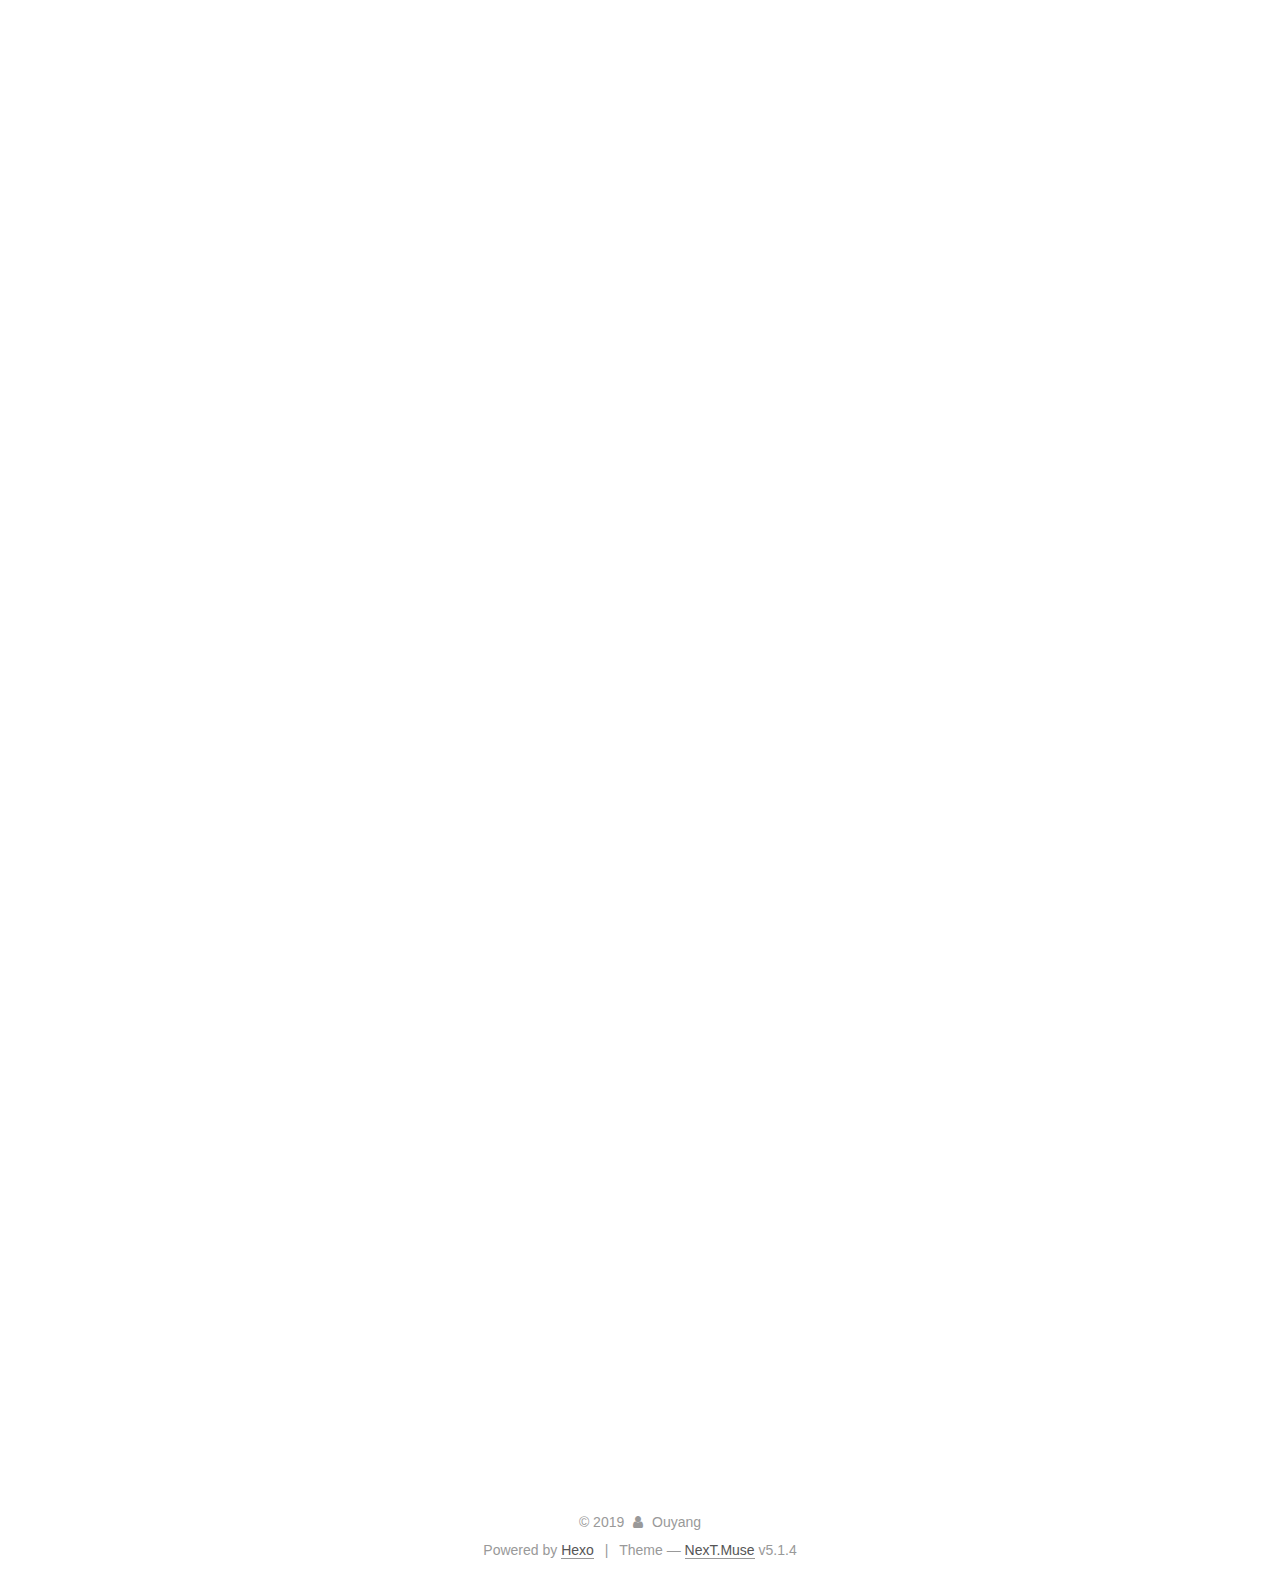
==== commit 13e1a95c: "Site updated: 2019-05-27 14:00:44" ====
--- a/index.html
+++ b/index.html
@@ -186,6 +186,16 @@
               <i class="menu-item-icon fa fa-fw fa-home"></i> <br>
             
             Home
+          </a>
+        </li>
+      
+        
+        <li class="menu-item menu-item-about">
+          <a href="/about/" rel="section">
+            
+              <i class="menu-item-icon fa fa-fw fa-user"></i> <br>
+            
+            About
           </a>
         </li>
       
--- a/css/main.css
+++ b/css/main.css
@@ -1822,7 +1822,7 @@
   width: 4px;
   height: 4px;
   border-radius: 50%;
-  background: #ffa35d;
+  background: #865ea6;
 }
 .links-of-blogroll {
   font-size: 13px;
